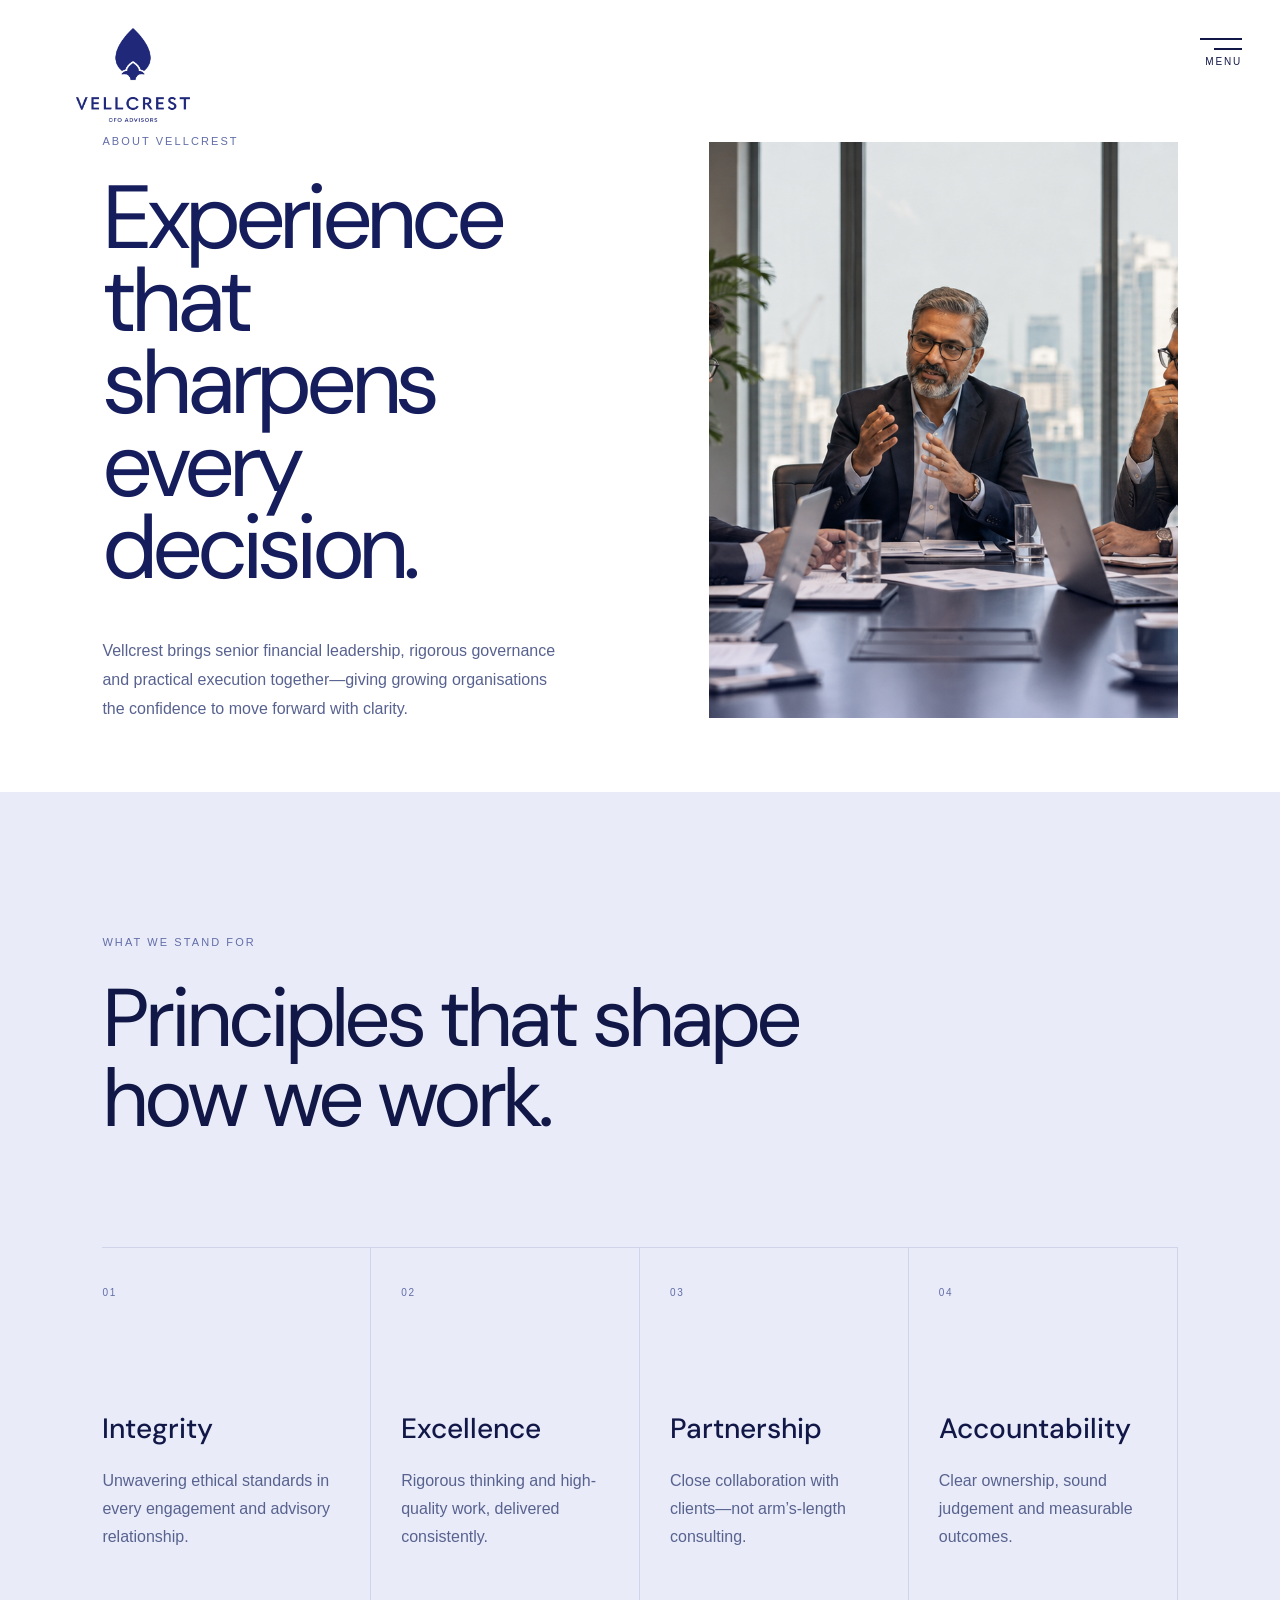
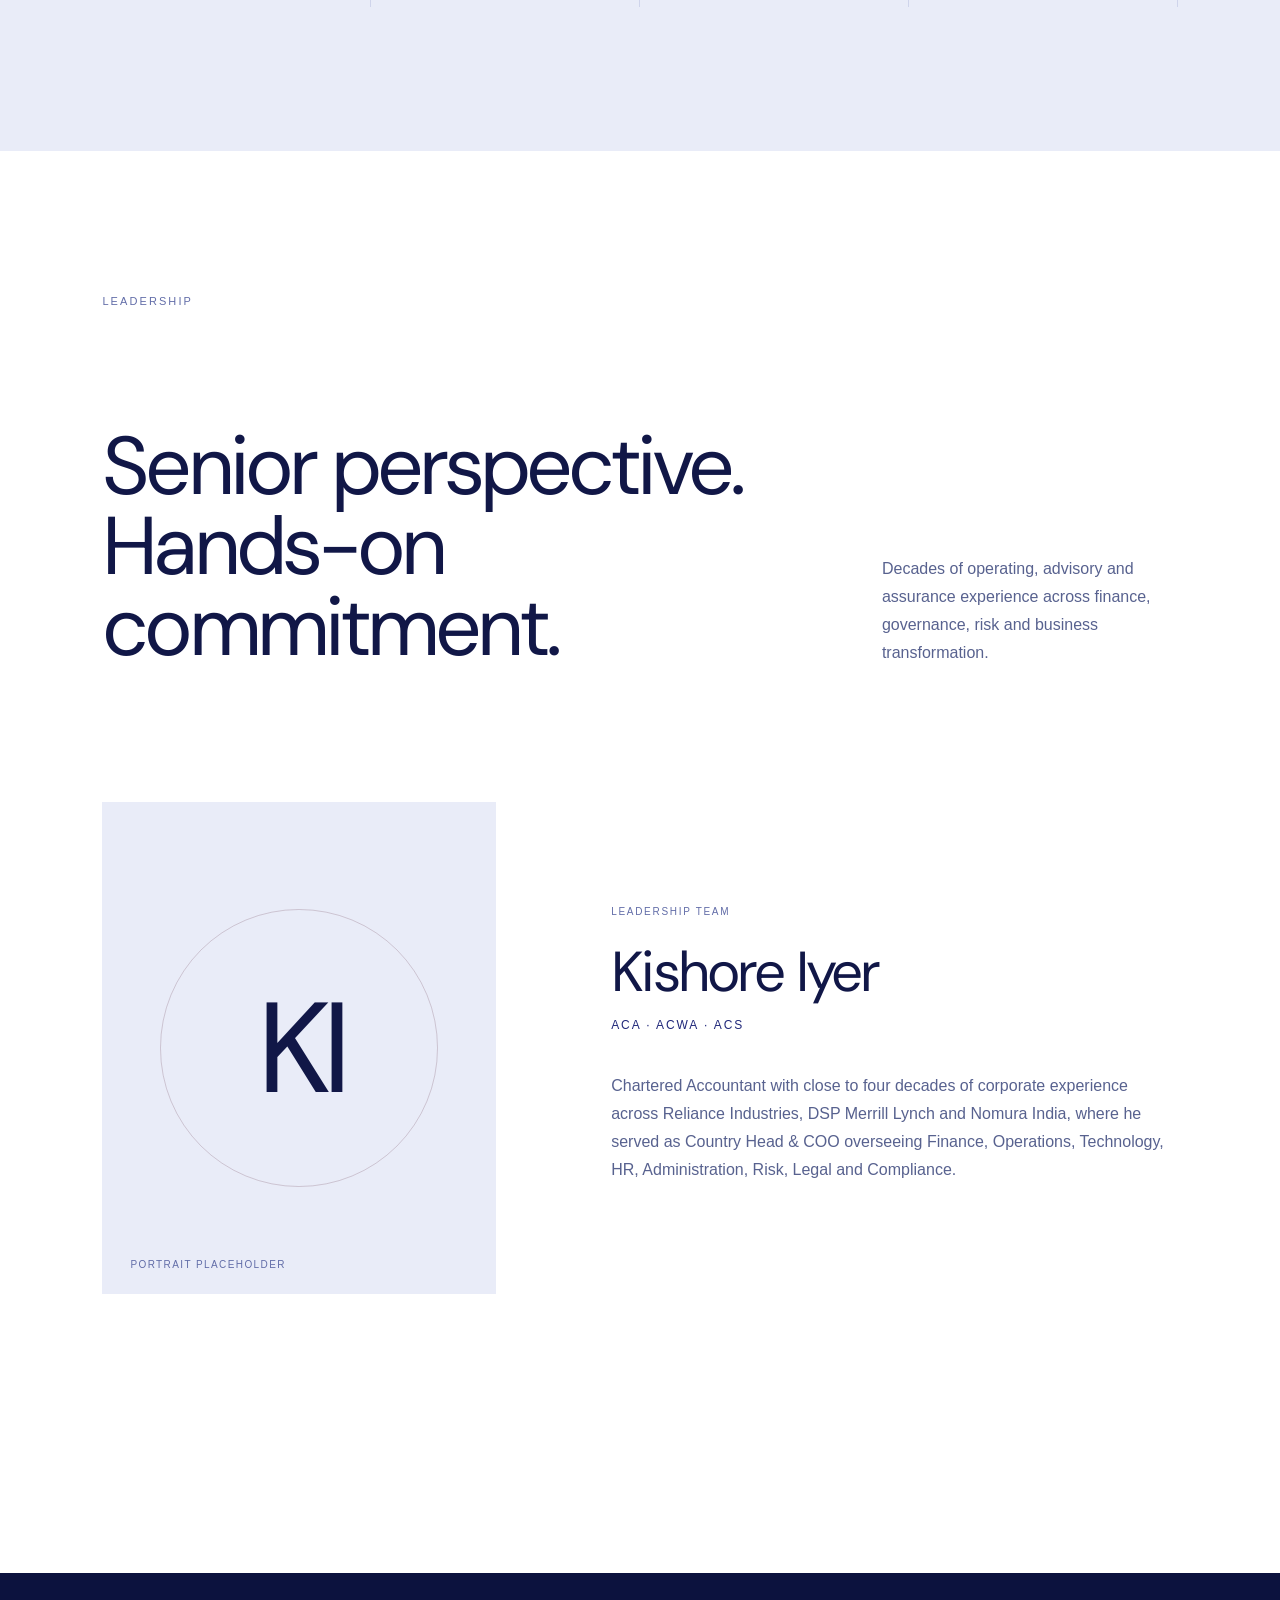
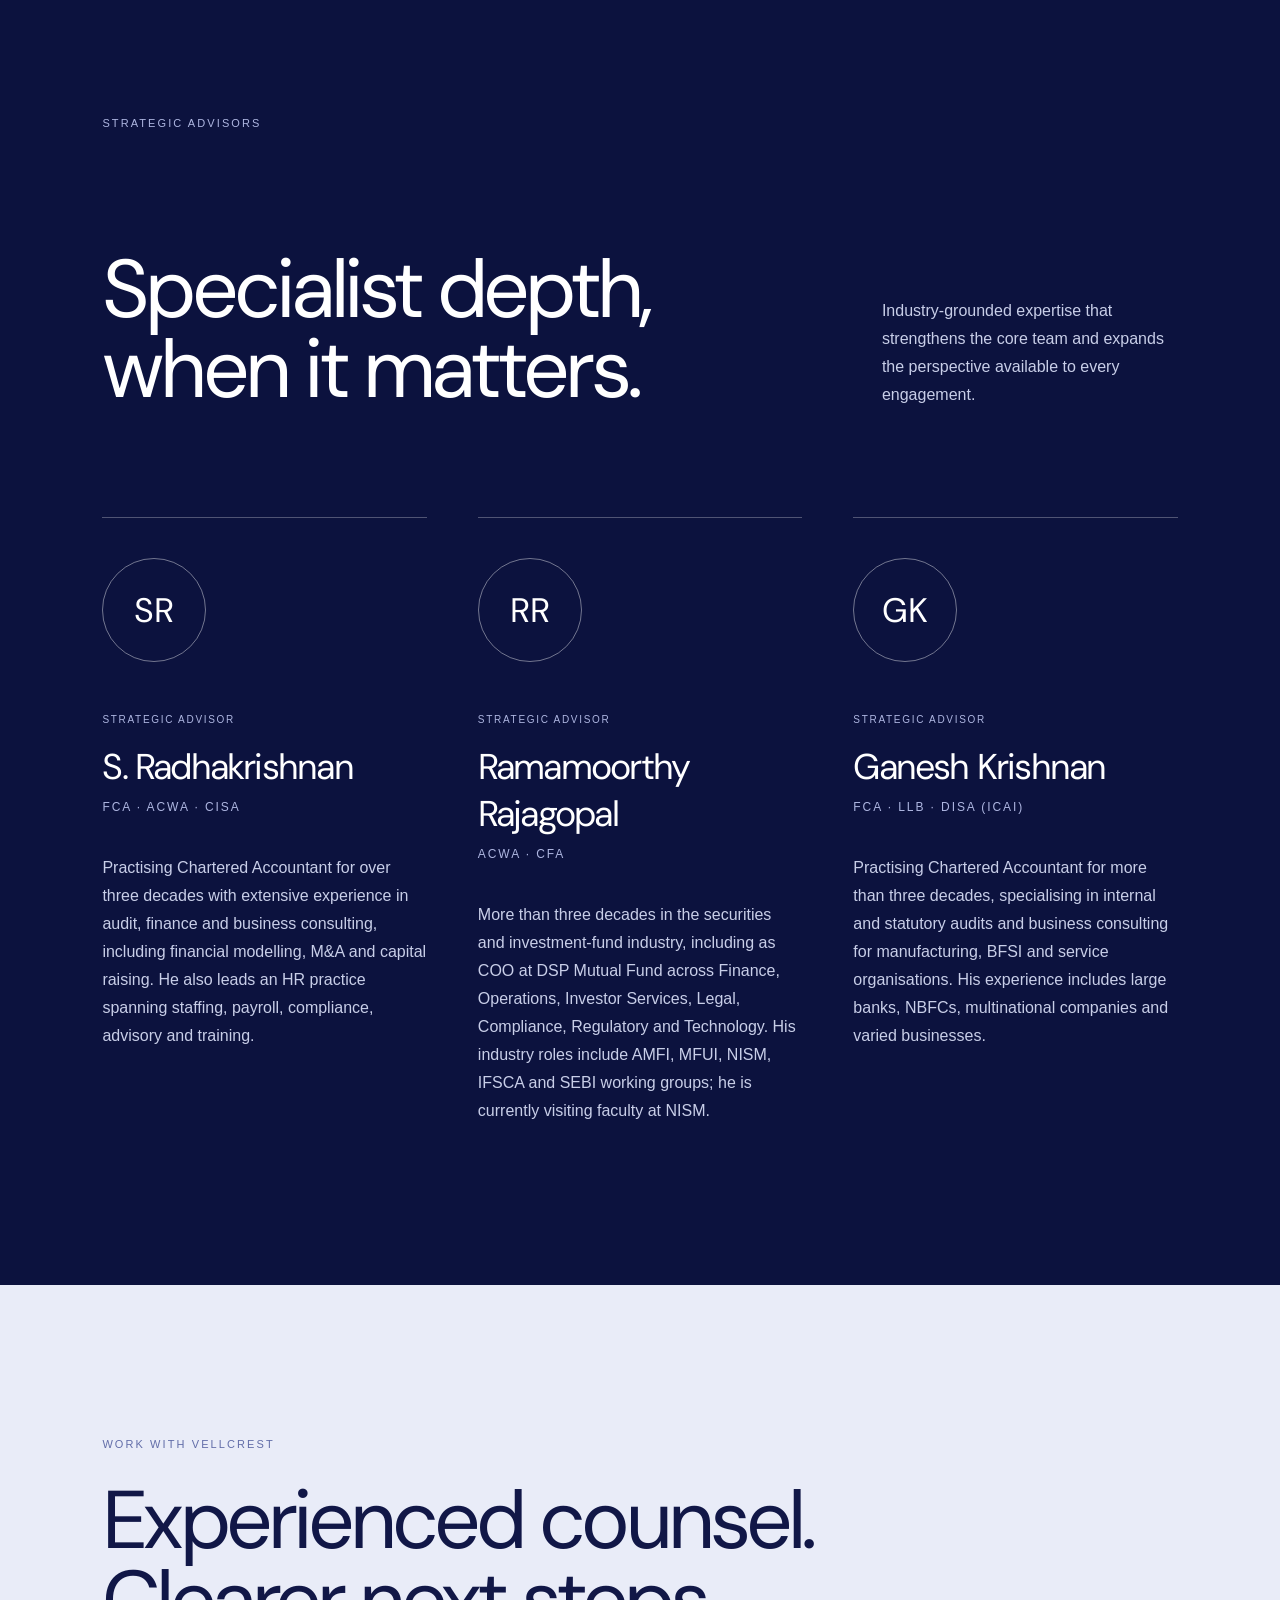
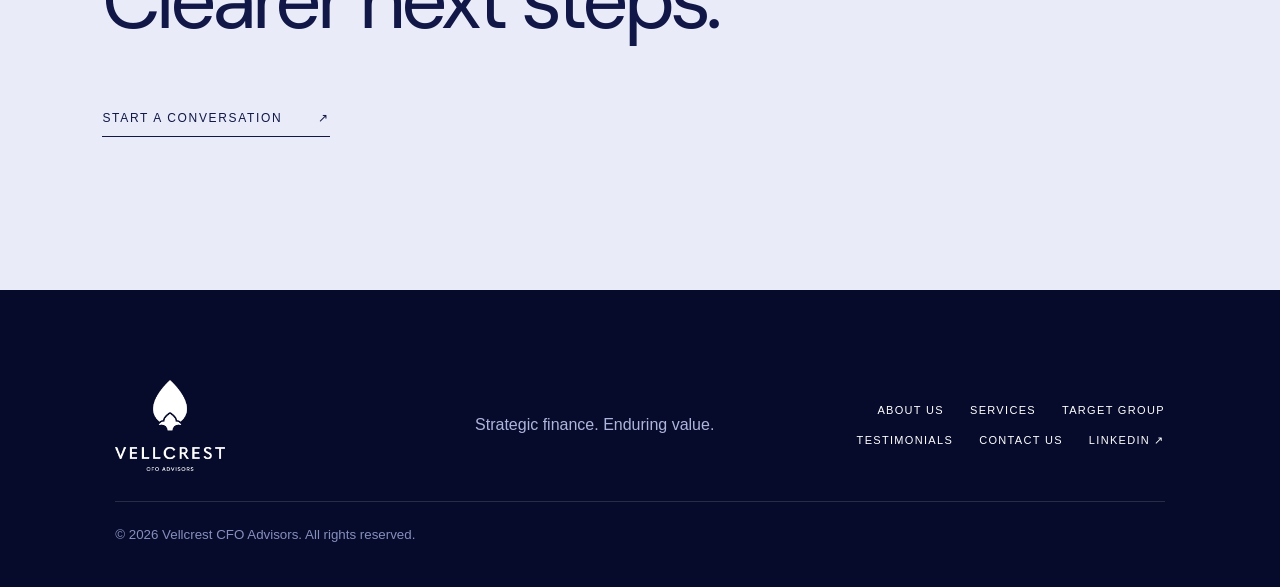
==== about.html @ 65a68555 "Add files via upload" ====
<!doctype html>
<html lang="en">
  <head>
    <meta charset="utf-8" />
    <meta name="viewport" content="width=device-width,initial-scale=1" />
    <meta name="theme-color" content="#20287A" />
    <meta name="description" content="Meet the leadership and advisory team behind Vellcrest CFO Advisors." />
    <title>About Us | Vellcrest CFO Advisors</title>
    <script>document.documentElement.classList.add("js");</script>
    <link rel="stylesheet" href="css/styles.css?v=20260807-15" />
    <link rel="stylesheet" href="css/about.css?v=20260814-maroon-family" />
    <link rel="stylesheet" href="css/vellcrest.css?v=20260913-6" />
  </head>
  <body class="about-page">
    <header class="header about-header">
      <a class="brand" href="index.html" aria-label="Vellcrest CFO Advisors home">
        <img src="assets/images/vellcrest-logo-primary.png" alt="Vellcrest CFO Advisors" />
      </a>
      <button class="menu-btn" aria-label="Open navigation" aria-expanded="false" aria-controls="site-navigation"><i></i><i></i><b>Menu</b></button>
    </header>
    <div class="overlay" id="site-navigation" aria-hidden="true">
      <p class="meta">Strategic finance. Enduring value.</p>
      <nav aria-label="Main navigation">
        <a href="index.html#home">Home</a><a href="about.html">About Us</a><a href="index.html#services">Services</a><a href="index.html#industries">Target Group</a><a href="index.html#insights">Blog</a><a href="index.html#contact">Contact Us</a>
      </nav>
      <div class="nav-foot"><a class="linkedin-link" href="#" aria-label="Vellcrest on LinkedIn"><svg viewBox="0 0 24 24" aria-hidden="true"><path d="M5.2 7.5H1.6V22h3.6V7.5ZM3.4 1.8a2.1 2.1 0 1 0 0 4.2 2.1 2.1 0 0 0 0-4.2ZM22.4 13.7c0-4.4-2.3-6.5-5.4-6.5-2.5 0-3.6 1.4-4.2 2.3v-2H9.2V22h3.6v-7.2c0-1.9.4-3.8 2.8-3.8s2.4 2.2 2.4 3.9V22h3.6l.8-8.3Z"/></svg></a></div>
    </div>

    <main>
      <section class="about-hero">
        <div class="about-hero-copy">
          <p class="about-kicker">About Vellcrest</p>
          <h1>Experience that<br />sharpens every<br />decision.</h1>
          <p>Vellcrest brings senior financial leadership, rigorous governance and practical execution together—giving growing organisations the confidence to move forward with clarity.</p>
        </div>
        <div class="about-hero-image" role="img" aria-label="Senior Indian finance professionals collaborating in a boardroom"></div>
      </section>

      <section class="about-intro">
        <p class="about-kicker">What we stand for</p>
        <h2>Principles that shape<br />how we work.</h2>
        <div class="values-grid">
          <article><span>01</span><h3>Integrity</h3><p>Unwavering ethical standards in every engagement and advisory relationship.</p></article>
          <article><span>02</span><h3>Excellence</h3><p>Rigorous thinking and high-quality work, delivered consistently.</p></article>
          <article><span>03</span><h3>Partnership</h3><p>Close collaboration with clients—not arm’s-length consulting.</p></article>
          <article><span>04</span><h3>Accountability</h3><p>Clear ownership, sound judgement and measurable outcomes.</p></article>
        </div>
      </section>

      <section class="people-section leadership-section">
        <div class="people-heading"><p class="about-kicker">Leadership</p><h2>Senior perspective.<br />Hands-on commitment.</h2><p>Decades of operating, advisory and assurance experience across finance, governance, risk and business transformation.</p></div>
        <div class="profiles">
          <article class="profile">
            <div class="profile-portrait"><span>KI</span><small>Portrait placeholder</small></div>
            <div class="profile-copy"><p class="profile-role">Leadership Team</p><h3>Kishore Iyer</h3><p class="credentials">ACA · ACWA · ACS</p><p>Chartered Accountant with close to four decades of corporate experience across Reliance Industries, DSP Merrill Lynch and Nomura India, where he served as Country Head &amp; COO overseeing Finance, Operations, Technology, HR, Administration, Risk, Legal and Compliance.</p></div>
          </article>
        </div>
      </section>

      <section class="people-section advisory-section">
        <div class="people-heading"><p class="about-kicker">Strategic Advisors</p><h2>Specialist depth,<br />when it matters.</h2><p>Industry-grounded expertise that strengthens the core team and expands the perspective available to every engagement.</p></div>
        <div class="advisory-grid">
          <article><div class="advisory-mark">SR</div><p class="profile-role">Strategic Advisor</p><h3>S. Radhakrishnan</h3><p class="credentials">FCA · ACWA · CISA</p><p>Practising Chartered Accountant for over three decades with extensive experience in audit, finance and business consulting, including financial modelling, M&amp;A and capital raising. He also leads an HR practice spanning staffing, payroll, compliance, advisory and training.</p></article>
          <article><div class="advisory-mark">RR</div><p class="profile-role">Strategic Advisor</p><h3>Ramamoorthy Rajagopal</h3><p class="credentials">ACWA · CFA</p><p>More than three decades in the securities and investment-fund industry, including as COO at DSP Mutual Fund across Finance, Operations, Investor Services, Legal, Compliance, Regulatory and Technology. His industry roles include AMFI, MFUI, NISM, IFSCA and SEBI working groups; he is currently visiting faculty at NISM.</p></article>
          <article><div class="advisory-mark">GK</div><p class="profile-role">Strategic Advisor</p><h3>Ganesh Krishnan</h3><p class="credentials">FCA · LLB · DISA (ICAI)</p><p>Practising Chartered Accountant for more than three decades, specialising in internal and statutory audits and business consulting for manufacturing, BFSI and service organisations. His experience includes large banks, NBFCs, multinational companies and varied businesses.</p></article>
        </div>
      </section>

      <section class="about-cta"><p class="about-kicker">Work with Vellcrest</p><h2>Experienced counsel.<br />Clearer next steps.</h2><a href="index.html#contact">Start a conversation <span>↗</span></a></section>
    </main>

    <footer class="footer">
      <div class="footer-brand" aria-label="Vellcrest CFO Advisors"><img src="assets/images/vellcrest-logo-light.png" alt="Vellcrest CFO Advisors" /></div>
      <p>Strategic finance. Enduring value.</p>
      <nav aria-label="Footer navigation"><a href="about.html">About Us</a><a href="index.html#services">Services</a><a href="index.html#industries">Target Group</a><a href="index.html#insights">Testimonials</a><a href="index.html#contact">Contact Us</a><a href="#">LinkedIn ↗</a></nav>
      <small>© <span id="year"></span> Vellcrest CFO Advisors. All rights reserved.</small>
    </footer>
    <script src="js/about.js?v=20260807-14" defer></script>
  </body>
</html>
---- css/styles.css ----
@font-face {
  font-family: "Montserrat";
  src: url("../assets/fonts/montserrat-latin-400-normal.woff2") format("woff2");
  font-weight: 400;
  font-style: normal;
  font-display: swap;
}

/* Rafaga Option 3 — Maroon family colour edition */
:root{--ink:#2a0d16;--blue:#841e32;--deep:#250a12;--hero-navy:#4b1021;--blue-grey:#78535e;--paper:#f3e7ea;--line:#dcc7cd;--sky:#c9919f}
body{background:var(--paper)}
.hero{background:#fbf7f8}
.overlay{background:#250a12}
.overlay nav a:hover{color:#c9919f}
.header:not(.is-dark) .brand img,.about-header:not(.is-dark) .brand img{filter:brightness(0) saturate(100%) invert(14%) sepia(20%) saturate(1064%) hue-rotate(334deg) brightness(91%) contrast(91%)}
.header.is-dark .brand img,.footer-brand img{filter:none}
.frame{background-color:#4b1021;background-blend-mode:luminosity}
.shade{background:linear-gradient(90deg,rgba(37,10,18,.88),rgba(75,16,33,.42) 60%,rgba(104,25,45,.14))}
.reveal .frame{box-shadow:0 -22px 58px rgba(55,35,26,.22)}
.statement,.services,.contact-section{background:#250a12}
.statement .kicker,.services .kicker,.contact-details small{color:#c9919f}
.statement-grid>p,.service-intro>p,.industries-title>p{color:#cdb5bc}
.why,.delivery{background:#f0e1e5}
.reason-grid article,.delivery-grid article,.testimonials{background:#fbf7f8}
.reason-grid p,.delivery-grid p,.section-head>p{color:#6f4c56}
.service-intro h2{color:#f7eef0}
.muted-title{color:#c9b1b8}
.delivery-grid .delivery-highlight{background:#68192d}
.delivery-grid article,.delivery-grid article:nth-child(n){color:#4b1021}
.industries,.industries-sticky{background:#68192d}
.industry-curtain{background-image:linear-gradient(90deg,rgba(75,16,33,.24),rgba(132,30,50,.10)),url("../assets/images/rafaga-advisory-meeting-india.png");background-blend-mode:color,normal;box-shadow:-28px 0 70px rgba(37,10,18,.30)}
.industries-title>p{color:#e5cbd2}
.contact-section button{background:#841e32}
.contact-section input:focus{border-color:#c9919f}
.footer{background:#17070c}
.footer>p{color:#b7969f}
.footer small{color:#91737c}
@media(max-width:800px){.industry-curtain{background-image:linear-gradient(180deg,rgba(75,16,33,.10),rgba(37,10,18,.34)),url("../assets/images/rafaga-industries-mobile-group.png");background-blend-mode:color,normal}}

/* Client revisions cascade lock — 12 Aug 2026 */
.hero-messages{position:relative;min-height:clamp(150px,14vw,230px)}
.hero-message{position:absolute;inset:0 auto auto 0;width:100%;margin:0;opacity:0!important;visibility:hidden;transform:translateY(18px);transition:opacity 900ms ease,transform 900ms ease,visibility 900ms}
.hero-message.is-active{opacity:1!important;visibility:visible;transform:translateY(0)}
.hero.is-intro-ready .hero-message.is-active>span{opacity:1;transform:none}
.advisory-slideshow img{filter:none!important;mix-blend-mode:normal}
.services>.why{margin:0;padding-top:2vh;padding-bottom:14vh}.services>.why+.expertise-groups{margin-top:0}
.delivery-grid{grid-template-columns:repeat(4,minmax(190px,1fr));gap:clamp(34px,4vw,72px);align-items:center;overflow:visible}
.delivery-grid .delivery-highlight{display:none!important}
.delivery-grid article,.delivery-grid article:nth-child(n){aspect-ratio:1;min-height:0;padding:clamp(28px,3vw,45px);border:5px solid #841e32;border-radius:50%;background:#fbf7f8;color:#4b1021;align-items:center;justify-content:center;text-align:center;isolation:isolate;transition:background-color 650ms ease,color 650ms ease,border-color 650ms ease}
.delivery-grid article::after{content:"";position:absolute;z-index:-1;top:50%;left:calc(100% + 4px);width:clamp(40px,5vw,80px);height:clamp(50px,6vw,92px);background:#841e32;clip-path:polygon(0 16%,55% 16%,55% 0,100% 50%,55% 100%,55% 84%,0 84%);transform:translateY(-50%)}
.delivery-grid article:last-child::after{display:none}.delivery-grid article.is-active{background:#68192d;color:#fff;border-color:#68192d}.delivery-grid article b{display:none}.delivery-grid article h3{margin:0 0 13px;font-size:clamp(25px,2.1vw,34px)}.delivery-grid article p{margin:0;max-width:210px;color:inherit;font-size:14px;line-height:1.42}
.industry-curtain{background-blend-mode:normal!important}.industry-curtain p{font-size:clamp(42px,5.4vw,82px)}.industries-content{padding-bottom:clamp(78px,10vh,112px)}
.industry-list{min-height:0;grid-template-columns:repeat(2,minmax(0,1fr));gap:18px 6vw;padding-bottom:18px}.industry-list span,.industry-list span:nth-child(even){gap:32px;min-width:0;padding:9px 0;font-size:clamp(18px,2.1vw,34px);line-height:1.12}.industry-list span i{flex:0 0 42px;width:42px;height:42px;font-size:16px}
@media(max-width:800px){.hero-messages{min-height:clamp(150px,42vw,205px)}.hero-message{font-size:clamp(42px,12vw,61px)}.services>.why{padding:2vh 24px 11vh}.delivery-grid{grid-template-columns:1fr;gap:42px;width:min(300px,84vw);margin-left:auto;margin-right:auto}.delivery-grid article,.delivery-grid article:nth-child(n){width:100%;min-height:0;padding:38px}.delivery-grid article::after{top:calc(100% + 4px);left:50%;width:64px;height:48px;transform:translateX(-50%) rotate(90deg)}.industries{height:245vh;min-height:1460px}.industries-content{padding:72px 24px 82px;justify-content:center}.industries-title{gap:18px}.industries-title h2{margin-top:0;font-size:clamp(36px,10vw,48px)}.industries-title>p{font-size:13px;line-height:1.55}.industry-list{margin-top:22px;gap:18px 20px;padding-bottom:28px}.industry-list span,.industry-list span:nth-child(even){gap:11px;font-size:clamp(14px,4.2vw,18px);line-height:1.18}.industry-list span i{flex-basis:34px;width:34px;height:34px;font-size:13px}.industry-curtain p{bottom:72px;font-size:clamp(42px,12vw,60px)}}

/* Client revisions — 12 Aug 2026 */
.hero-messages {
  position: relative;
  min-height: clamp(150px, 14vw, 230px);
}
.hero-message {
  position: absolute;
  inset: 0 auto auto 0;
  width: 100%;
  margin: 0;
  opacity: 0;
  visibility: hidden;
  transform: translateY(18px);
  transition: opacity 900ms ease, transform 900ms ease, visibility 900ms;
}
.hero-message.is-active {
  opacity: 1;
  visibility: visible;
  transform: translateY(0);
}
.hero.is-intro-ready .hero-message.is-active > span {
  opacity: 1;
  transform: none;
}
.advisory-slideshow img {
  filter: none !important;
  mix-blend-mode: normal;
}
.services > .why {
  margin: 0;
  padding-top: 2vh;
  padding-bottom: 14vh;
}
.services > .why + .expertise-groups { margin-top: 0; }

/* Delivery flow follows the client's Comprehend → Design → Execute → Report model. */
.delivery-grid {
  grid-template-columns: repeat(4, minmax(190px, 1fr));
  gap: clamp(34px, 4vw, 72px);
  align-items: center;
  overflow: visible;
}
.delivery-grid .delivery-highlight { display: none !important; }
.delivery-grid article,
.delivery-grid article:nth-child(n) {
  aspect-ratio: 1;
  min-height: 0;
  padding: clamp(28px, 3vw, 45px);
  border: 5px solid #841e32;
  border-radius: 50%;
  background: #fbf7f8;
  color: #4b1021;
  align-items: center;
  justify-content: center;
  text-align: center;
  isolation: isolate;
  transition: background-color 650ms ease, color 650ms ease, border-color 650ms ease;
}
.delivery-grid article::after {
  content: "";
  position: absolute;
  z-index: -1;
  top: 50%;
  left: calc(100% + 4px);
  width: clamp(40px, 5vw, 80px);
  height: clamp(50px, 6vw, 92px);
  background: #841e32;
  clip-path: polygon(0 16%, 55% 16%, 55% 0, 100% 50%, 55% 100%, 55% 84%, 0 84%);
  transform: translateY(-50%);
}
.delivery-grid article:last-child::after { display: none; }
.delivery-grid article.is-active {
  background: #68192d;
  border-color: #68192d;
  color: #fff;
}
.delivery-grid article b { display: none; }
.delivery-grid article h3 { margin: 0 0 13px; font-size: clamp(25px, 2.1vw, 34px); }
.delivery-grid article p { margin: 0; max-width: 210px; color: inherit; font-size: 14px; line-height: 1.42; }

.industry-curtain {
  background-blend-mode: normal !important;
}
.industry-curtain p { font-size: clamp(42px, 5.4vw, 82px); }
.industries-content {
  padding-bottom: clamp(78px, 10vh, 112px);
}
.industry-list {
  min-height: 0;
  grid-template-columns: repeat(2, minmax(0, 1fr));
  gap: 18px 6vw;
  padding-bottom: 18px;
}
.industry-list span,
.industry-list span:nth-child(even) {
  gap: 32px;
  min-width: 0;
  padding: 9px 0;
  font-size: clamp(18px, 2.1vw, 34px);
  line-height: 1.12;
}
.industry-list span i {
  flex: 0 0 42px;
  width: 42px;
  height: 42px;
  font-size: 16px;
}

@media (max-width: 800px) {
  .hero-messages { min-height: clamp(150px, 42vw, 205px); }
  .hero-message { font-size: clamp(42px, 12vw, 61px); }
  .services > .why { padding: 2vh 24px 11vh; }
  .delivery-grid { grid-template-columns: 1fr; gap: 42px; width: min(300px, 84vw); margin-left: auto; margin-right: auto; }
  .delivery-grid article,
  .delivery-grid article:nth-child(n) { width: 100%; min-height: 0; padding: 38px; }
  .delivery-grid article::after {
    top: calc(100% + 4px);
    left: 50%;
    width: 64px;
    height: 48px;
    transform: translateX(-50%) rotate(90deg);
  }
  .industries { height: 245vh; min-height: 1460px; }
  .industries-content { padding: 72px 24px 82px; justify-content: center; }
  .industries-title { gap: 18px; }
  .industries-title h2 { margin-top: 0; font-size: clamp(36px, 10vw, 48px); }
  .industries-title > p { font-size: 13px; line-height: 1.55; }
  .industry-list { margin-top: 22px; gap: 18px 20px; padding-bottom: 28px; }
  .industry-list span,
  .industry-list span:nth-child(even) {
    gap: 11px;
    font-size: clamp(14px, 4.2vw, 18px);
    line-height: 1.18;
  }
  .industry-list span i { flex-basis: 34px; width: 34px; height: 34px; font-size: 13px; }
  .industry-curtain p { bottom: 72px; font-size: clamp(42px, 12vw, 60px); }
}
@font-face {
  font-family: "Montserrat";
  src: url("../assets/fonts/montserrat-latin-500-normal.woff2") format("woff2");
  font-weight: 500;
  font-style: normal;
  font-display: swap;
}
@font-face {
  font-family: "Montserrat";
  src: url("../assets/fonts/montserrat-latin-600-normal.woff2") format("woff2");
  font-weight: 600;
  font-style: normal;
  font-display: swap;
}
:root {
  --ink: #250a12;
  --blue: #841e32;
  --deep: #250a12;
  --hero-navy: #4b1021;
  --blue-grey: #92707a;
  --paper: #f8f3f4;
  --line: #c9ced1;
  --sky: #d9adb7;
}
* {
  box-sizing: border-box;
}
html {
  scroll-behavior: smooth;
}
body {
  margin: 0;
  background: var(--paper);
  color: var(--ink);
  font-family: Arial, Helvetica, sans-serif;
}

/* A short, controlled page handoff prevents menu frames and hard page pops. */
.js body {
  opacity: 0;
}
.js body.is-page-ready {
  opacity: 1;
  transition: opacity 420ms cubic-bezier(.22, .61, .36, 1);
}
.js body.is-page-leaving {
  opacity: 0;
  transition: opacity 180ms ease-out;
  pointer-events: none;
}
.js body.is-section-switching {
  opacity: 0;
  transition: opacity 130ms ease-out;
  pointer-events: none;
}
.js body.is-section-arriving {
  opacity: 1;
  transition: opacity 280ms cubic-bezier(.22, .61, .36, 1);
}
h1,
h2,
h3,
.eyebrow,
.kicker,
.overlay nav a {
  font-family: "DM Sans", Arial, Helvetica, sans-serif;
}
a {
  color: inherit;
  text-decoration: none;
}
.header {
  position: fixed;
  inset: 0 0 auto;
  z-index: 50;
  display: flex;
  justify-content: space-between;
  padding: 28px 38px;
  pointer-events: none;
}
.header > * {
  pointer-events: auto;
}
.brand {
  width: 154px;
  height: 58px;
  display: flex;
  align-items: center;
  overflow: hidden;
}
.brand img,
.footer img {
  width: 100%;
  height: auto;
  mix-blend-mode: multiply;
}
.menu-btn {
  border: 0;
  color: var(--ink);
  background: transparent;
  width: 76px;
  height: 48px;
  cursor: pointer;
  position: relative;
}
.menu-btn i {
  position: absolute;
  right: 0;
  width: 42px;
  height: 1.5px;
  background: currentColor;
  transition: 0.45s;
}
.menu-btn i:first-child {
  top: 10px;
}
.menu-btn i:nth-child(2) {
  top: 20px;
  width: 28px;
}
.menu-btn b {
  position: absolute;
  right: 0;
  top: 28px;
  font-size: 10px;
  letter-spacing: 0.18em;
  text-transform: uppercase;
  font-weight: 400;
}
.menu-btn.active {
  color: #fff;
}
.menu-btn.active i:first-child {
  top: 17px;
  transform: rotate(45deg);
}
.menu-btn.active i:nth-child(2) {
  top: 17px;
  width: 42px;
  transform: rotate(-45deg);
}
.menu-btn.active b {
  opacity: 0;
}
.overlay {
  position: fixed;
  inset: 0;
  z-index: 40;
  background: var(--deep);
  color: #fff;
  display: grid;
  grid-template-columns: 1fr 2fr 1fr;
  align-items: end;
  padding: 11vh 4vw 7vh;
  transform: translateY(-102%);
  transition: transform 0.75s cubic-bezier(0.77, 0, 0.18, 1);
  visibility: hidden;
}
.overlay.open {
  transform: none;
  visibility: visible;
}
.overlay nav {
  display: flex;
  flex-direction: column;
  align-self: center;
  gap: clamp(14px, 2.1vh, 28px);
}
.overlay nav a {
  font-size: clamp(42px, 5.7vw, 88px);
  line-height: .92;
  font-weight: 300;
  letter-spacing: -0.055em;
  transition: 0.2s;
}
.overlay nav a:hover {
  color: #b87082;
  transform: translateX(10px);
}
.overlay nav span {
  display: inline-block;
  width: 34px;
  font-size: 10px;
  letter-spacing: 0.15em;
  opacity: 0.5;
}
.meta,
.nav-foot {
  font-size: 11px;
  line-height: 1.7;
  letter-spacing: 0.12em;
  text-transform: uppercase;
  opacity: 0.65;
}
.nav-foot {
  text-align: right;
}
.linkedin-link svg { width: 28px; height: 28px; fill: #fff; display: inline-block; }
.hero {
  height: 155vh;
  position: relative;
  z-index: 1;
}
.hero-inner {
  position: sticky;
  top: 0;
  height: 100vh;
  padding: 0 10vw 7vh;
  display: grid;
  grid-template-columns: minmax(0, 3fr) minmax(260px, 1fr);
  grid-template-rows: 1fr auto 1fr;
  column-gap: 7vw;
  align-items: center;
  will-change: transform, opacity;
}
.eyebrow {
  grid-column: 1/3;
  align-self: end;
  margin: 0 0 9vh;
  font-size: 11px;
  letter-spacing: 0.2em;
  text-transform: uppercase;
  color: var(--hero-navy);
}
h1 {
  grid-column: 1;
  margin: 0;
  color: var(--hero-navy);
  font-size: clamp(58px, 6.5vw, 120px);
  line-height: 0.92;
  font-weight: 300;
  letter-spacing: -0.07em;
}
h1 span {
  display: block;
  white-space: nowrap;
}
.hero-copy {
  grid-column: 2;
}
.hero-copy p {
  margin: 0;
  color: var(--hero-navy);
  font-size: 14px;
  line-height: 1.75;
  letter-spacing: 0.025em;
}
.discover {
  grid-column: 1;
  align-self: start;
  margin-top: 10vh;
  font-size: 10px;
  letter-spacing: 0.17em;
  text-transform: uppercase;
  display: flex;
  align-items: center;
  gap: 14px;
  color: var(--hero-navy);
}
.discover i {
  width: 35px;
  height: 35px;
  border: 1px solid var(--hero-navy);
  border-radius: 50%;
  display: grid;
  place-items: center;
  font-style: normal;
  color: var(--hero-navy);
}
.reveal {
  position: relative;
  z-index: 2;
  height: 115vh;
  margin-top: -55vh;
}
.frame {
  position: sticky;
  top: 0;
  height: 100vh;
  background: #68192d url("../assets/images/corporate-boardroom.png")
    center/cover no-repeat;
  color: #fff;
  overflow: hidden;
  will-change: clip-path;
}
.shade {
  position: absolute;
  inset: 0;
  background: linear-gradient(
    90deg,
    rgba(3, 20, 34, 0.78),
    rgba(3, 20, 34, 0.25) 60%,
    rgba(3, 20, 34, 0.08)
  );
}
.exp {
  position: absolute;
  left: 8vw;
  bottom: 10vh;
  z-index: 2;
}
.exp > p,
.kicker {
  font-size: 11px;
  letter-spacing: 0.2em;
  text-transform: uppercase;
}
.exp > p {
  color: var(--sky);
}
.exp h2 {
  margin: 24px 0 34px;
  font-size: clamp(45px, 5.4vw, 94px);
  line-height: 0.97;
  letter-spacing: -0.055em;
  font-weight: 300;
}
.exp a {
  display: inline-flex;
  gap: 24px;
  border-bottom: 1px solid #ffffff80;
  padding-bottom: 10px;
  font-size: 12px;
  text-transform: uppercase;
  letter-spacing: 0.15em;
}
.statement {
  padding: 18vh 9vw;
  background: var(--deep);
  color: #fff;
}
.statement .kicker,
.services .kicker {
  color: #cd96a4;
}
.statement-grid {
  display: grid;
  grid-template-columns: 2fr 1fr;
  gap: 10vw;
  align-items: end;
}
.statement h2,
.section-head h2,
.service-intro h2,
.industries h2,
.testimonials > h2,
.contact-copy h2 {
  font-size: clamp(48px, 6.7vw, 112px);
  font-weight: 300;
  line-height: 0.95;
  letter-spacing: -0.06em;
  margin: 8vh 0 0;
}
.statement-grid > p,
.section-head > p,
.service-intro > p,
.industries-title > p {
  font-size: 16px;
  line-height: 1.8;
  margin: 0;
  color: #c7adb4;
}
.why {
  padding: 15vh 9vw 10vh;
  background: #f4e9ec;
  color: var(--hero-navy);
}
.why-intro {
  max-width: 1380px;
  margin: 0;
}
.why-intro .kicker {
  margin: 0 0 4vh;
  color: var(--blue-grey);
}
.why-intro h2 {
  max-width: 1380px;
  margin: 0;
  color: var(--hero-navy);
  font-size: clamp(47px, 5.15vw, 94px);
  font-weight: 600;
  line-height: 1.04;
  letter-spacing: -0.055em;
}
.why-intro h2 .why-dash {
  display: inline-block;
  margin: 0 0.05em;
  color: var(--blue-grey);
  font-size: 0.58em;
  font-weight: 400;
  line-height: 1;
  vertical-align: 0.18em;
}
.why-intro h2 .why-subtitle {
  color: var(--blue-grey);
}
.section-head {
  display: grid;
  grid-template-columns: 1fr 1.4fr 1fr;
  gap: 5vw;
  align-items: end;
}
.section-head h2 {
  margin: 0;
  font-size: clamp(48px, 5.7vw, 90px);
}
.section-head > p {
  color: #765761;
}
.reason-grid {
  display: grid;
  grid-template-columns: repeat(2, minmax(0, 1fr));
  gap: 4px;
  width: min(1240px, 84vw);
  margin: 14vh 0 0;
}
.reason-grid article {
  min-height: 250px;
  padding: 50px 42px 38px;
  border: 0;
  border-radius: 28px;
  background: #fff;
  text-align: left;
  display: flex;
  flex-direction: column;
  align-items: flex-start;
  justify-content: center;
}
.reason-icon {
  width: 58px;
  height: 58px;
  border: 1.5px solid var(--hero-navy);
  border-radius: 50%;
  display: grid;
  place-items: center;
  color: var(--hero-navy);
  background: transparent;
}
.reason-icon svg {
  width: 28px;
  height: 28px;
  fill: none;
  stroke: currentColor;
  stroke-width: 1.6;
  stroke-linecap: round;
  stroke-linejoin: round;
}
.reason-grid b,
.delivery-grid b {
  font-size: 11px;
  letter-spacing: 0.15em;
  color: #8f737b;
}
.reason-grid h3,
.delivery-grid h3 {
  font-size: 30px;
  font-weight: 400;
  margin: 22px 0 14px;
}
.reason-grid h3 {
  color: var(--hero-navy);
  font-weight: 500;
}
.reason-grid p,
.delivery-grid p {
  line-height: 1.7;
  color: #6f4c56;
}
.reason-grid p {
  max-width: 520px;
  margin: 0;
  font-size: 15px;
  color: var(--blue-grey);
}
.services {
  background: var(--deep);
  color: #fff;
}
.service-intro {
  padding: 18vh 8vw;
  display: grid;
  grid-template-columns: minmax(0, 1.15fr) minmax(320px, 0.85fr);
  gap: 7vw;
  align-items: end;
}
.service-intro h2 {
  margin: 0;
  font-size: clamp(48px, 5.8vw, 94px);
  color: var(--hero-navy);
}
.service-intro h2 span {
  display: block;
}
.service-intro > p {
  max-width: 520px;
  justify-self: end;
}
.service-block {
  padding: 12vh 9vw;
  display: grid;
  grid-template-columns: 1fr 1.7fr;
  gap: 11vw;
  border-top: 1px solid #ffffff2e;
  background: #32101a;
}
.service-block.light {
  background: #f7edef;
  color: var(--ink);
}
.service-block.audit {
  background: #8d3c53;
}
.service-title > span {
  font-size: 11px;
  letter-spacing: 0.2em;
}
.service-title > p:first-of-type {
  font-size: 11px;
  text-transform: uppercase;
  letter-spacing: 0.18em;
  color: #d5a7b2;
}
.service-title h3 {
  font-size: clamp(44px, 5vw, 82px);
  line-height: 0.97;
  letter-spacing: -0.055em;
  font-weight: 300;
  margin: 8vh 0 4vh;
}
.service-title > p:last-child {
  line-height: 1.7;
  color: #ceb8be;
  max-width: 440px;
}
.light .service-title > p:last-child,
.light .service-list p {
  color: #6f4c56;
}
.service-list {
  border-top: 1px solid currentColor;
}
.service-list > div {
  padding: 35px 0;
  border-bottom: 1px solid currentColor;
  display: grid;
  grid-template-columns: 1fr 1.5fr;
  gap: 30px;
}
.service-list h4 {
  margin: 0;
  font-size: 22px;
  font-weight: 400;
}
.service-list p {
  margin: 0;
  line-height: 1.8;
  color: #d2bec3;
}
.audit .service-list p,
.audit .service-title > p:last-child {
  color: #f6eaed;
}
.delivery {
  padding: 18vh 8vw;
  background: var(--paper);
}
.delivery-grid {
  display: grid;
  grid-template-columns: repeat(4, 1fr);
  margin-top: 12vh;
  border-top: 1px solid var(--line);
}
.delivery-grid article {
  min-height: 320px;
  padding: 30px;
  border-right: 1px solid var(--line);
  display: flex;
  flex-direction: column;
}
.delivery-grid h3 {
  margin: auto 0 20px;
}
.industries {
  padding: 18vh 9vw;
  background: #f3e6e9;
}
.industries-title {
  display: grid;
  grid-template-columns: 2fr 1fr;
  gap: 9vw;
  align-items: end;
}
.industries-title > p {
  color: #765761;
}
.industry-list {
  margin-top: 12vh;
  border-top: 1px solid #9f7883;
  display: grid;
  grid-template-columns: repeat(2, 1fr);
}
.industry-list span {
  font-size: clamp(24px, 3vw, 50px);
  padding: 28px 0;
  border-bottom: 1px solid #9f7883;
}
.industry-list span:nth-child(odd) {
  border-right: 1px solid #9f7883;
}
.industry-list span:nth-child(even) {
  padding-left: 35px;
}
.testimonials {
  padding: 18vh 9vw;
  background: #fff;
}
.testimonials > h2 {
  font-size: clamp(48px, 5.8vw, 92px);
}
.quote-wrap {
  display: grid;
  grid-template-columns: repeat(2, 1fr);
  gap: 7vw;
  margin: 12vh 0;
}
.quote-wrap blockquote {
  margin: 0;
  font-size: clamp(24px, 2.4vw, 40px);
  line-height: 1.35;
  font-weight: 300;
  letter-spacing: -0.02em;
}
.quote-wrap footer {
  font-size: 11px;
  text-transform: uppercase;
  letter-spacing: 0.12em;
  margin-top: 32px;
  color: #8f737b;
}
.logo-row {
  border-top: 1px solid var(--line);
  border-bottom: 1px solid var(--line);
  display: grid;
  grid-template-columns: repeat(4, 1fr);
}
.logo-row span {
  padding: 44px 10px;
  text-align: center;
  border-right: 1px solid var(--line);
  font-size: 11px;
  letter-spacing: 0.15em;
  color: #a1848c;
}
.contact-section {
  padding: 18vh 9vw;
  background: var(--deep);
  color: #fff;
  display: grid;
  grid-template-columns: 1.2fr 1fr;
  gap: 10vw;
}
.contact-copy h2 {
  font-size: clamp(48px, 5.7vw, 90px);
}
.contact-details {
  display: grid;
  grid-template-columns: repeat(3, 1fr);
  gap: 20px;
  margin-top: 11vh;
  font-size: 13px;
  line-height: 1.7;
}
.contact-details small {
  display: block;
  text-transform: uppercase;
  letter-spacing: 0.15em;
  color: #c9919f;
  margin-bottom: 12px;
}
.contact-section form {
  align-self: center;
}
.contact-section label {
  display: block;
  font-size: 10px;
  text-transform: uppercase;
  letter-spacing: 0.16em;
  margin: 0 0 28px;
}
.contact-section input {
  display: block;
  width: 100%;
  border: 0;
  border-bottom: 1px solid #ffffff66;
  background: transparent;
  color: #fff;
  font-size: 18px;
  padding: 12px 0;
  outline: none;
}
.contact-section input:focus {
  border-color: #d19daa;
}
.contact-section button {
  background: var(--blue);
  color: #fff;
  border: 0;
  padding: 19px 24px;
  width: 100%;
  display: flex;
  justify-content: space-between;
  text-transform: uppercase;
  letter-spacing: 0.15em;
  cursor: pointer;
}
.form-note {
  font-size: 12px;
}
.footer {
  padding: 10vh 9vw 5vh;
  background: #17070c;
  color: #fff;
  display: grid;
  grid-template-columns: 1fr 1fr 1fr;
  gap: 30px;
  align-items: center;
}
.footer img {
  width: 150px;
  background: transparent;
  padding: 0;
  mix-blend-mode: normal;
}
.footer > p {
  color: #ad8d96;
}
.footer > div {
  display: flex;
  justify-content: flex-end;
  gap: 30px;
  font-size: 11px;
  text-transform: uppercase;
  letter-spacing: 0.12em;
}
.footer small {
  grid-column: 1/4;
  border-top: 1px solid #ffffff22;
  padding-top: 25px;
  color: #6d7f8c;
}
@media (max-width: 800px) {
  .header {
    padding: 18px;
  }
  .brand {
    width: 115px;
  }
  .overlay {
    grid-template-columns: 1fr;
    padding: 100px 24px 35px;
  }
  .overlay .meta {
    display: none;
  }
  .overlay nav a {
    font-size: 49px;
  }
  .nav-foot {
    text-align: left;
  }
  .hero {
    height: 145vh;
  }
  .hero-inner {
    padding: 0 22px 6vh;
    grid-template-columns: 1fr;
    grid-template-rows: 1fr auto auto 1fr;
  }
  .eyebrow {
    grid-column: 1;
    margin-bottom: 6vh;
  }
  h1 {
    grid-column: 1;
    font-size: clamp(49px, 14vw, 70px);
  }
  h1 span {
    white-space: normal;
  }
  .hero-copy {
    grid-column: 1;
    margin-top: 30px;
  }
  .discover {
    margin-top: 6vh;
  }
  .reveal {
    margin-top: -45vh;
  }
  .exp {
    left: 24px;
    right: 24px;
  }
  .exp h2 {
    font-size: 43px;
  }
  .statement,
  .service-intro,
  .service-block,
  .delivery,
  .industries,
  .testimonials,
  .contact-section {
    padding: 13vh 24px;
  }
  .statement-grid,
  .section-head,
  .service-intro,
  .service-block,
  .industries-title,
  .contact-section {
    grid-template-columns: 1fr;
    gap: 40px;
  }
  .statement h2,
  .section-head h2,
  .service-intro h2,
  .industries h2,
  .testimonials > h2,
  .contact-copy h2 {
    margin-top: 5vh;
  }
  .reason-grid,
  .delivery-grid {
    grid-template-columns: 1fr;
  }
  .reason-grid article,
  .delivery-grid article {
    min-height: 240px;
    border-right: 0;
    border-bottom: 1px solid var(--line);
  }
  .why {
    padding: 13vh 24px 9vh;
  }
  .why-intro h2 {
    font-size: clamp(43px, 12vw, 62px);
  }
  .reason-grid {
    width: auto;
    margin: 9vh 0 0;
    gap: 8px;
  }
  .reason-grid article {
    min-height: 230px;
    border: 0;
    border-radius: 22px;
    padding: 38px 25px;
  }
  .service-title h3 {
    margin-top: 5vh;
  }
  .service-list > div {
    grid-template-columns: 1fr;
  }
  .industry-list {
    grid-template-columns: 1fr;
  }
  .industry-list span:nth-child(odd) {
    border-right: 0;
  }
  .industry-list span:nth-child(even) {
    padding-left: 0;
  }
  .quote-wrap {
    grid-template-columns: 1fr;
  }
  .logo-row {
    grid-template-columns: repeat(2, 1fr);
  }
  .contact-details {
    grid-template-columns: 1fr;
  }
  .footer {
    grid-template-columns: 1fr;
  }
  .footer > div {
    justify-content: flex-start;
  }
  .footer small {
    grid-column: 1;
  }
  .footer img {
    mix-blend-mode: normal;
  }
}

/* Rafaga interaction refinements — v9 */
.service-intro {
  display: block;
}
.service-intro > p {
  max-width: 680px;
  margin: 34px 0 0;
  justify-self: auto;
}

.reason-grid article {
  justify-content: flex-start;
}
.reason-grid article .reason-icon {
  flex: 0 0 auto;
}

.delivery-grid {
  position: relative;
  border-top: 0;
  gap: 14px;
  isolation: isolate;
}
.delivery-grid .delivery-highlight {
  position: absolute;
  z-index: 0;
  border-radius: 0;
  background: var(--deep);
  pointer-events: none;
  transition:
    transform 900ms cubic-bezier(.65, 0, .2, 1),
    width 900ms cubic-bezier(.65, 0, .2, 1),
    height 900ms cubic-bezier(.65, 0, .2, 1);
}
.delivery-grid article,
.delivery-grid article:nth-child(n) {
  position: relative;
  z-index: 1;
  background: #fff;
  color: var(--hero-navy);
  border: 0;
  animation: none !important;
  transition:
    color 650ms ease,
    background-color 650ms ease;
}
.delivery-grid article.is-active {
  background: transparent;
  color: #fff;
}
.delivery-grid article b,
.delivery-grid article h3,
.delivery-grid article p {
  color: inherit;
  opacity: 1;
  transition: color 650ms ease, opacity 650ms ease;
}
.delivery-grid article.is-entering b,
.delivery-grid article.is-entering h3,
.delivery-grid article.is-entering p {
  animation: deliveryTextIn 800ms ease both;
}
.delivery-grid article.is-entering h3 { animation-delay: 80ms; }
.delivery-grid article.is-entering p { animation-delay: 160ms; }
@keyframes deliveryTextIn {
  from { opacity: .18; transform: translateY(7px); }
  to { opacity: 1; transform: translateY(0); }
}

.brand img {
  mix-blend-mode: normal;
  transition: opacity 240ms ease;
}
.brand.is-switching img { opacity: 0; }
.header.is-dark .menu-btn { color: #fff; }

.hero .eyebrow,
.hero h1 > span,
.hero .hero-copy .hero-word,
.hero .discover {
  opacity: 0;
}
.hero.is-intro-ready .eyebrow {
  animation: heroReveal 700ms ease forwards;
}
.hero.is-intro-ready h1 > span:first-child {
  animation: heroReveal 1100ms cubic-bezier(.2,.7,.2,1) 350ms forwards;
}
.hero.is-intro-ready h1 > span:nth-child(2) {
  animation: heroReveal 1100ms cubic-bezier(.2,.7,.2,1) 700ms forwards;
}
.hero .hero-copy .hero-word {
  display: inline-block;
  transform: translateY(5px);
  animation: heroWordIn 520ms ease forwards;
  animation-delay: calc(1650ms + var(--word-index) * 55ms);
}
.hero.is-intro-ready .discover {
  animation: heroReveal 700ms ease 3900ms forwards;
}
@keyframes heroReveal {
  from { opacity: 0; transform: translateY(24px); }
  to { opacity: 1; transform: translateY(0); }
}
@keyframes heroWordIn {
  to { opacity: 1; transform: translateY(0); }
}

@media (max-width: 800px) {
.service-intro > p { margin-top: 26px; }
  .delivery-grid { gap: 10px; }
}

/* Rafaga cinematic refinements — v10 */
.brand {
  width: 174px;
  height: 72px;
  flex-direction: column;
  align-items: flex-start;
  justify-content: flex-start;
  overflow: visible;
  gap: 1px;
}
.brand img {
  width: 174px;
  height: auto;
  display: block;
}
.brand span,
.footer-brand span {
  color: var(--hero-navy);
  font-family: "DM Sans", Arial, sans-serif;
  font-size: 13px;
  font-weight: 500;
  line-height: 1;
  letter-spacing: .28em;
  text-transform: uppercase;
  white-space: nowrap;
}
.header.is-dark .brand span { color: #fff; }
.overlay.is-closing-now {
  transition: none !important;
  transform: translateY(-102%) !important;
  opacity: 0 !important;
  visibility: hidden !important;
  pointer-events: none !important;
}

@media (prefers-reduced-motion: reduce) {
  .js body.is-page-ready,
  .js body.is-page-leaving { transition-duration: 1ms; }
}

.hero .eyebrow,
.hero h1,
.hero h1 span,
.hero .hero-copy,
.hero .hero-copy p,
.hero .hero-copy .hero-word,
.hero .discover,
.hero .discover i {
  color: #4b1021 !important;
}
.hero .discover i { border-color: #4b1021 !important; }
.hero.is-intro-ready .eyebrow {
  animation-duration: 1050ms;
}
.hero.is-intro-ready h1 > span:first-child {
  animation-duration: 1650ms;
  animation-delay: 500ms;
}
.hero.is-intro-ready h1 > span:nth-child(2) {
  animation-duration: 1650ms;
  animation-delay: 1050ms;
}
.hero .hero-copy .hero-word {
  animation-duration: 720ms;
  animation-delay: calc(2400ms + var(--word-index) * 82ms);
}
.hero.is-intro-ready .discover {
  animation-duration: 950ms;
  animation-delay: 5700ms;
}

.reveal { z-index: 3; }
.reveal .frame {
  transform: none;
  border-radius: 0;
  box-shadow: 0 -22px 58px rgba(1,17,66,.18);
  will-change: auto;
}

.industries {
  --industry-progress: 0;
  min-height: 110vh;
  padding: 0;
  background: #68192d;
  isolation: isolate;
}
.industries-content {
  position: relative;
  z-index: 1;
  padding: 18vh 9vw;
  opacity: clamp(0, calc((var(--industry-progress) - .32) * 2.4), 1);
  transform: translateY(var(--industry-y, 30px));
  will-change: opacity, transform;
}
.industry-curtain {
  position: absolute;
  inset: 0;
  z-index: 3;
  background:
    linear-gradient(90deg, rgba(1,17,66,.16), rgba(1,17,66,.03)),
    url("../assets/images/rafaga-advisory-meeting-india.png") center/cover no-repeat;
  transform: translateX(var(--industry-x, 0%));
  box-shadow: -28px 0 70px rgba(1,17,66,.24);
  will-change: transform;
}
.industry-list,
.industry-list span,
.industry-list span:nth-child(odd),
.industry-list span:nth-child(even) {
  position: static;
  border: 0 !important;
  background: transparent;
  padding: 0;
}
.industry-list {
  margin-top: 11vh;
  display: flex;
  flex-wrap: wrap;
  gap: 52px 64px;
  align-items: flex-start;
}
.industry-list span {
  display: inline-flex;
  flex: 1 1 27%;
  align-items: center;
  gap: 18px;
  color: #fff;
  font-size: clamp(19px, 2vw, 31px);
  line-height: 1.15;
  animation: none;
}
.industry-list span i {
  width: 58px;
  height: 58px;
  flex: 0 0 58px;
  border: 1px solid rgba(255,255,255,.55);
  border-radius: 50%;
  display: grid;
  place-items: center;
  color: #fff;
  font-family: "DM Sans", Arial, sans-serif;
  font-size: 22px;
  font-style: normal;
  font-weight: 400;
}

.footer-brand {
  display: flex !important;
  flex-direction: column;
  align-items: flex-start;
  justify-content: flex-start !important;
  gap: 2px !important;
}
.footer-brand img { width: 180px; }
.footer-brand span { color: #fff; font-size: 13px; }

@media (max-width: 800px) {
  .header { padding: 20px 22px; }
  .brand { width: 142px; height: 60px; }
  .brand img { width: 142px; }
  .brand span { font-size: 10px; }
  .industries-content { padding: 14vh 24px; }
  .industry-curtain { background-position: 44% center; }
  .industry-list {
    min-height: 0;
    margin-top: 8vh;
    display: flex;
    gap: 30px;
  }
  .industry-list span {
    flex: 1 1 100%;
    padding: 0 !important;
    font-size: 22px;
  }
  .industry-list span i { width: 50px; height: 50px; flex-basis: 50px; }
  .footer-brand img { width: 180px; }
  .footer-brand span { font-size: 12px; }
}

@media (prefers-reduced-motion: reduce) {
  .reveal .frame,
  .industry-curtain,
  .industries-content { transform: none !important; opacity: 1 !important; }
  .industry-curtain { display: none; }
}

@media (prefers-reduced-motion: reduce) {
  .delivery-grid .delivery-highlight { transition: none; }
  .delivery-grid article.is-entering b,
  .delivery-grid article.is-entering h3,
  .delivery-grid article.is-entering p,
  .hero .eyebrow,
  .hero h1 > span,
  .hero .hero-copy .hero-word,
  .hero .discover {
    animation: none !important;
    opacity: 1;
    transform: none;
  }
}

/* Rafaga refinement — v7 */
.delivery { background: #f4e9ec; }
.section-head {
  display: grid;
  grid-template-columns: minmax(0, 1.15fr) minmax(320px, .85fr);
  align-items: end;
  gap: 7vw;
}
.section-head > p {
  justify-self: end;
  max-width: 560px;
  margin: 0 0 .15em;
  color: #785d66;
  font-size: 16px;
  line-height: 1.8;
}
.delivery-grid { border: 0; gap: 14px; }
.delivery-grid article {
  min-height: 330px;
  border: 0;
  background: #fff;
  color: var(--hero-navy);
  opacity: 1;
  transform: none;
  animation: deliveryCard 8s ease-in-out infinite;
  transition: background-color .4s ease, color .4s ease;
}
.delivery-grid article::before { display: none; }
.delivery-grid article b,
.delivery-grid article p { transition: color .4s ease; }
@keyframes deliveryCard {
  0%, 20% { background: var(--deep); color: #fff; }
  25%, 100% { background: #fff; color: var(--hero-navy); }
}
.delivery-grid article:nth-child(2) { animation-delay: 2s; }
.delivery-grid article:nth-child(3) { animation-delay: 4s; }
.delivery-grid article:nth-child(4) { animation-delay: 6s; }
.delivery-grid article { --delivery-copy: #6f4c56; }
.delivery-grid article p { color: var(--delivery-copy); }
.delivery-grid article b { color: #8f737b; }
.delivery-grid article:nth-child(1) { animation-delay: 0s; }
.delivery-grid article h3 { color: inherit; }
.delivery-grid article {
  animation-name: deliveryCard;
}
.delivery-grid article p,
.delivery-grid article b { animation: deliveryCopy 8s ease-in-out infinite; animation-delay: inherit; }
@keyframes deliveryCopy {
  0%, 20% { color: #dfcbd1; }
  25%, 100% { color: var(--delivery-copy, #6f4c56); }
}

.industries {
  position: relative;
  overflow: hidden;
  background: #68192d;
  color: #fff;
}
.industries-title {
  grid-template-columns: minmax(0, 1.3fr) minmax(320px, .7fr);
  gap: 7vw;
}
.industries-title h2 { margin: 0; color: #fff; }
.industries-title > p {
  justify-self: end;
  max-width: 520px;
  margin: 0 0 .15em;
  color: #eadcdf;
}
.industry-list {
  position: relative;
  min-height: 430px;
  margin-top: 11vh;
  border: 0;
  display: block;
}
.industry-list::before {
  content: "";
  position: absolute;
  inset: 8% 18% 12%;
  border: 1px solid #ffffff28;
  border-radius: 50%;
}
.industry-list span {
  position: absolute;
  display: inline-flex;
  align-items: center;
  justify-content: center;
  padding: 18px 26px;
  border: 1px solid #ffffff55 !important;
  border-radius: 999px;
  background: #ffffff0d;
  color: #fff;
  font-size: clamp(18px, 2.1vw, 34px);
  backdrop-filter: blur(4px);
  animation: industryFloat 7s ease-in-out infinite;
}
.industry-list span:nth-child(1) { left: 2%; top: 15%; }
.industry-list span:nth-child(2) { left: 34%; top: 2%; animation-delay: -1s; }
.industry-list span:nth-child(3) { right: 3%; top: 22%; animation-delay: -2s; }
.industry-list span:nth-child(4) { left: 14%; bottom: 10%; animation-delay: -3s; }
.industry-list span:nth-child(5) { left: 48%; bottom: 0; animation-delay: -4s; }
.industry-list span:nth-child(6) { right: 4%; bottom: 17%; animation-delay: -5s; }
@keyframes industryFloat { 50% { transform: translateY(-10px); } }

.testimonials > h2 span {
  display: inline-block;
  margin-bottom: .35em;
  font-size: .22em;
  font-weight: 500;
  letter-spacing: .12em;
  text-transform: uppercase;
  color: var(--blue-grey);
}
.contact-copy h2 { margin-top: 0; }

@media (max-width: 800px) {
  .section-head,
  .industries-title { grid-template-columns: 1fr; gap: 34px; }
  .section-head > p,
  .industries-title > p { justify-self: start; margin: 0; }
  .delivery-grid { gap: 10px; }
  .delivery-grid article { min-height: 250px; border: 0; }
  .industry-list { min-height: 580px; margin-top: 8vh; }
  .industry-list::before { inset: 10% 8% 15%; }
  .industry-list span { font-size: 18px; padding: 14px 18px; }
  .industry-list span:nth-child(1) { left: 0; top: 5%; }
  .industry-list span:nth-child(2) { left: auto; right: 0; top: 17%; }
  .industry-list span:nth-child(3) { left: 5%; right: auto; top: 36%; }
  .industry-list span:nth-child(4) { left: auto; right: 0; top: 51%; bottom: auto; }
  .industry-list span:nth-child(5) { left: 0; bottom: 15%; }
  .industry-list span:nth-child(6) { right: 2%; bottom: 0; }
  .frame {
    background-color: #68192d;
    background-position: center;
    background-size: 100% auto;
    background-repeat: no-repeat;
  }
  .footer img { width: 180px; background: transparent; padding: 0; }
}

/* Refined editorial system — v6 */
@font-face {
  font-family: "DM Sans";
  src: url("../assets/fonts/dm-sans-latin-400-normal.woff2") format("woff2");
  font-weight: 400;
  font-style: normal;
  font-display: swap;
}
@font-face {
  font-family: "DM Sans";
  src: url("../assets/fonts/dm-sans-latin-500-normal.woff2") format("woff2");
  font-weight: 500;
  font-style: normal;
  font-display: swap;
}
.hero { background: #fff; }
.statement-grid {
  grid-template-columns: minmax(0, 1.05fr) minmax(340px, .95fr);
  gap: 7vw;
  align-items: stretch;
}
.statement-copy { display: flex; flex-direction: column; justify-content: center; }
.statement-copy > p {
  max-width: 690px;
  margin: 42px 0 0;
  color: #c7adb4;
  font-size: 16px;
  line-height: 1.8;
}
.advisory-slideshow {
  position: relative;
  min-height: 570px;
  overflow: hidden;
  background: #4b1021;
}
.advisory-slideshow img {
  position: absolute;
  inset: 0;
  width: 100%;
  height: 100%;
  object-fit: cover;
  opacity: 0;
  transform: scale(1.045);
  transition: opacity 1.15s ease, transform 6s ease;
}
.advisory-slideshow img.active { opacity: 1; transform: scale(1); }
.statement h2,
.section-head h2,
.service-intro h2,
.why-intro h2,
.industries h2,
.testimonials > h2,
.contact-copy h2 {
  font-size: clamp(45px, 5.4vw, 94px);
}
h1 {
  font-size: clamp(45px, 5.4vw, 94px);
}
.service-intro { display: block; }
.service-intro h2 { max-width: 1120px; margin: 0; }
.service-intro h2 .muted-title { color: var(--blue-grey); }
.service-intro > p { max-width: 760px; margin: 36px 0 0; }
.section-head { display: block; }
.section-head h2 { margin: 0; }
.section-head > p { max-width: 720px; margin: 32px 0 0; }
.delivery-grid article {
  position: relative;
  opacity: .28;
  transform: translateY(18px);
  animation: deliveryStep 8s ease-in-out infinite;
}
.delivery-grid article:nth-child(2) { animation-delay: 2s; }
.delivery-grid article:nth-child(3) { animation-delay: 4s; }
.delivery-grid article:nth-child(4) { animation-delay: 6s; }
.delivery-grid article::before {
  content: "";
  position: absolute;
  inset: -1px auto auto 0;
  width: 0;
  height: 3px;
  background: var(--hero-navy);
  animation: deliveryLine 8s linear infinite;
  animation-delay: inherit;
}
@keyframes deliveryStep {
  0%, 18% { opacity: 1; transform: translateY(0); background: #fff; }
  24%, 100% { opacity: .28; transform: translateY(18px); background: transparent; }
}
@keyframes deliveryLine { 0% { width: 0; } 18%, 100% { width: 100%; } }
.logo-marquee {
  border-top: 1px solid var(--line);
  border-bottom: 1px solid var(--line);
  overflow: hidden;
}
.logo-track {
  display: flex;
  width: max-content;
  animation: logoLoop 24s linear infinite;
}
.logo-track span {
  width: 260px;
  flex: 0 0 260px;
  padding: 44px 10px;
  text-align: center;
  border-right: 1px solid var(--line);
  font-size: 11px;
  letter-spacing: .15em;
  color: #a1848c;
}
@keyframes logoLoop { to { transform: translateX(-50%); } }
.footer > nav {
  display: flex;
  justify-content: flex-end;
  flex-wrap: wrap;
  gap: 18px 26px;
  font-size: 11px;
  text-transform: uppercase;
  letter-spacing: .12em;
}
@media (max-width: 800px) {
  .statement-grid { grid-template-columns: 1fr; }
  .advisory-slideshow { min-height: 430px; margin-top: 48px; }
  .service-intro h2 { max-width: 100%; }
  .footer > nav { justify-content: flex-start; }
}
@media (prefers-reduced-motion: reduce) {
  .advisory-slideshow img,
  .delivery-grid article,
  .delivery-grid article::before,
  .logo-track { animation: none !important; transition: none !important; }
  .delivery-grid article { opacity: 1; transform: none; }
  .advisory-slideshow img:first-child { opacity: 1; }
}

/* Rafaga corrections — v8 */
.delivery .section-head {
  display: block;
}
.delivery .section-head > p {
  justify-self: auto;
  max-width: 760px;
  margin: 34px 0 0;
  color: #785d66;
}
.delivery-grid article {
  opacity: 1;
  transform: none;
  background: #fff;
  color: var(--hero-navy);
  animation: rafagaDeliveryActive 8s steps(1, end) infinite;
}
.delivery-grid article:nth-child(1) { animation-delay: 0s; }
.delivery-grid article:nth-child(2) { animation-delay: -6s; }
.delivery-grid article:nth-child(3) { animation-delay: -4s; }
.delivery-grid article:nth-child(4) { animation-delay: -2s; }
.delivery-grid article::before { display: none; }
.delivery-grid article b,
.delivery-grid article h3,
.delivery-grid article p {
  animation: none;
  color: inherit;
}
@keyframes rafagaDeliveryActive {
  0%, 24.9% { background: var(--deep); color: #fff; }
  25%, 100% { background: #fff; color: var(--hero-navy); }
}

.industries {
  background: #68192d;
  color: #fff;
}
.industries-title {
  display: grid;
  grid-template-columns: 2fr 1fr;
  gap: 9vw;
  align-items: end;
}
.industries-title > p {
  justify-self: auto;
  max-width: none;
  margin: 0;
  color: #eadcdf;
}
.industry-list {
  position: static;
  min-height: 0;
  margin-top: 12vh;
  border-top: 1px solid rgba(255,255,255,.42);
  display: grid;
  grid-template-columns: repeat(2, 1fr);
}
.industry-list::before { display: none; }
.industry-list span {
  position: static;
  display: block;
  padding: 28px 0;
  border: 0 !important;
  border-bottom: 1px solid rgba(255,255,255,.42) !important;
  border-radius: 0;
  background: transparent;
  color: #fff;
  font-size: clamp(24px, 3vw, 50px);
  backdrop-filter: none;
  animation: none;
}
.industry-list span:nth-child(odd) {
  border-right: 1px solid rgba(255,255,255,.42) !important;
}
.industry-list span:nth-child(even) { padding-left: 35px; }

.testimonials > h2 span {
  display: inline;
  margin: 0;
  font-size: inherit;
  font-weight: inherit;
  letter-spacing: inherit;
  text-transform: none;
  color: inherit;
}

@media (max-width: 800px) {
  .frame {
    background-image: url("../assets/images/rafaga-boardroom-mobile.png");
    background-position: center center;
    background-size: cover;
    background-repeat: no-repeat;
  }
  .industries-title { grid-template-columns: 1fr; gap: 34px; }
  .industry-list {
    min-height: 0;
    margin-top: 8vh;
    grid-template-columns: 1fr;
  }
  .industry-list span,
  .industry-list span:nth-child(even) {
    padding: 22px 0;
    border-right: 0 !important;
  }
}

@media (prefers-reduced-motion: reduce) {
  .delivery-grid article { animation: none; background: #fff; color: var(--hero-navy); }
  .delivery-grid article:first-child { background: var(--deep); color: #fff; }
}
@media (prefers-reduced-motion: reduce) {
  html {
    scroll-behavior: auto;
  }
  .overlay,
  .menu-btn i {
    transition: none;
  }
  .hero-inner {
    transform: none !important;
    opacity: 1 !important;
  }
  .frame {
    clip-path: none !important;
  }
}

/* Foreground-rise transition: the hero remains fixed while the image layer covers it. */
.hero {
  height: 200vh;
}
.hero-inner {
  color: var(--hero-navy);
  transform: none;
  opacity: 1;
  will-change: auto;
}
.hero .eyebrow,
.hero h1,
.hero h1 span,
.hero .hero-copy,
.hero .hero-copy p,
.hero .discover,
.hero .discover i {
  color: var(--hero-navy);
}
.hero .discover i {
  border-color: var(--hero-navy);
}
.reveal {
  height: 125vh;
  margin-top: -100vh;
}
.frame {
  clip-path: none !important;
  will-change: auto;
}
@media (max-width: 800px) {
  .hero {
    height: 200vh;
  }
  .reveal {
    margin-top: -100vh;
  }
}

/* Final cascade guard — v9 */
.service-intro { display: block; }
.service-intro > p {
  max-width: 680px;
  margin: 34px 0 0;
  justify-self: auto;
}
.reason-grid article { justify-content: flex-start; }
.delivery-grid {
  position: relative;
  border-top: 0;
  gap: 14px;
  isolation: isolate;
}
.delivery-grid .delivery-highlight {
  display: block;
  position: absolute;
  z-index: 0;
  background: var(--deep);
  pointer-events: none;
  transition: transform 900ms cubic-bezier(.65,0,.2,1), width 900ms cubic-bezier(.65,0,.2,1), height 900ms cubic-bezier(.65,0,.2,1);
}
.delivery-grid article,
.delivery-grid article:nth-child(n) {
  position: relative;
  z-index: 1;
  background: #fff;
  color: var(--hero-navy);
  border: 0;
  animation: none !important;
  transition: color 650ms ease, background-color 650ms ease;
}
.delivery-grid article.is-active { background: transparent; color: #fff; }
.delivery-grid article b,
.delivery-grid article h3,
.delivery-grid article p {
  color: inherit;
  animation: none;
  transition: color 650ms ease, opacity 650ms ease;
}
.delivery-grid article.is-entering b,
.delivery-grid article.is-entering h3,
.delivery-grid article.is-entering p { animation: deliveryTextIn 800ms ease both; }
.delivery-grid article.is-entering h3 { animation-delay: 80ms; }
.delivery-grid article.is-entering p { animation-delay: 160ms; }
.brand img { mix-blend-mode: normal; transition: opacity 240ms ease; }
.brand.is-switching img { opacity: 0; }
.header.is-dark .menu-btn { color: #fff; }
@media (max-width: 800px) {
  .service-intro > p { margin-top: 26px; }
  .delivery-grid { gap: 10px; }
}

/* Rafaga refinements — v11 */
.brand {
  width: 132px;
  height: 52px;
}
.brand img { width: 132px; }
.footer-brand img { width: 160px; }

/* The incoming image behaves like a separate physical plane. A short-lived
   white gap closes as the plane reaches the hero; the fine neutral edge gives
   definition without creating a shadow or coloured halo. */
.reveal .frame {
  --layer-gap: 0px;
  box-shadow: none !important;
  border-top: 0;
  transform: translate3d(0, var(--layer-gap), 0);
  will-change: transform;
}
.reveal .frame::before {
  content: "";
  position: absolute;
  z-index: 3;
  top: 0;
  left: 0;
  right: 0;
  height: 5px;
  pointer-events: none;
  background: linear-gradient(
    180deg,
    rgba(1, 17, 66, .14) 0,
    rgba(1, 17, 66, .045) 1px,
    transparent 5px
  );
}

/* Option 3: the continuation cue belongs to the image, not the white hero. */
.image-scroll-cue {
  position: absolute;
  z-index: 5;
  left: 50%;
  bottom: clamp(28px, 5vh, 54px);
  display: flex;
  flex-direction: column;
  align-items: center;
  gap: 9px;
  color: #fff;
  text-decoration: none;
  text-transform: uppercase;
  letter-spacing: .2em;
  font-size: 11px;
  font-weight: 650;
  opacity: 0;
  transform: translate(-50%, 12px);
  transition: opacity 900ms ease, transform 900ms ease;
  text-shadow: 0 1px 12px rgba(0, 0, 0, .28);
}

.statement { scroll-margin-top: 0; }
.image-scroll-cue i {
  display: grid;
  place-items: center;
  width: 34px;
  height: 34px;
  border: 1px solid rgba(255, 255, 255, .75);
  border-radius: 50%;
  font-style: normal;
  font-size: 17px;
  line-height: 1;
}
body.has-auto-revealed .image-scroll-cue,
body.is-image-reveal-settled .image-scroll-cue,
.reveal:focus-within .image-scroll-cue {
  opacity: 1;
  transform: translate(-50%, 0);
}
@media (hover: hover) {
  .image-scroll-cue:hover i { transform: translateY(3px); }
  .image-scroll-cue i { transition: transform 220ms ease; }
}
@media (max-width: 800px) {
  .image-scroll-cue { bottom: 28px; }
}
@media (prefers-reduced-motion: reduce) {
  .image-scroll-cue {
    opacity: 1;
    transform: translate(-50%, 0);
    transition: none;
  }
}

@media (prefers-reduced-motion: reduce) {
  .reveal .frame { --layer-gap: 0px !important; transform: none; }
}

.industries {
  position: relative;
  height: 205vh;
  min-height: 1160px;
  padding: 0;
  overflow: visible;
}
.industries-sticky {
  position: sticky;
  top: 0;
  height: 100vh;
  min-height: 650px;
  overflow: hidden;
  background: #8d3c53;
}
.industries-content {
  height: 100%;
  padding: clamp(78px, 10vh, 112px) 9vw clamp(58px, 8vh, 86px);
  display: flex;
  flex-direction: column;
  justify-content: center;
}
.industry-list {
  min-height: 300px;
  margin-top: clamp(38px, 6vh, 70px);
  gap: 12px 6vw;
}
.industry-list span,
.industry-list span:nth-child(even) {
  gap: 22px;
  padding: 13px 0;
}
.industry-list span i {
  margin-right: 0;
  flex: 0 0 62px;
}
.industry-curtain {
  box-shadow: none;
}
.industry-curtain p {
  position: absolute;
  left: 8vw;
  bottom: clamp(58px, 8vh, 92px);
  margin: 0;
  color: #fff;
  font: 400 clamp(44px, 6vw, 96px)/.95 "DM Sans", Arial, sans-serif;
  letter-spacing: -.055em;
  text-shadow: 0 2px 22px rgba(1, 17, 66, .45);
}
.industry-list,
.industry-list::before,
.industry-list::after,
.industry-list span,
.industry-list span::before,
.industry-list span::after {
  border: 0 !important;
}

@media (max-width: 800px) {
  .brand { width: 122px; height: 52px; }
  .brand img { width: 122px; }
  .footer-brand img { width: 160px; }
  .industries { height: 215vh; min-height: 1320px; }
  .industries-sticky { min-height: 100svh; height: 100svh; }
  .industries-content { padding: 86px 24px 50px; justify-content: center; }
  .industry-list {
    min-height: 0;
    margin-top: 30px;
    display: grid;
    grid-template-columns: repeat(2, minmax(0, 1fr));
    gap: 26px 22px;
  }
  .industry-list span,
  .industry-list span:nth-child(even) {
    min-width: 0;
    padding: 0;
    display: flex;
    flex-direction: column;
    align-items: flex-start;
    gap: 13px;
    font-size: clamp(18px, 5.2vw, 24px);
    line-height: 1.15;
  }
  .industry-list span i { flex: 0 0 48px; width: 48px; height: 48px; }
  .industry-curtain {
    background-image:
      linear-gradient(180deg, rgba(1,17,66,.08), rgba(1,17,66,.34)),
      url("../assets/images/rafaga-industries-mobile-group.png");
    background-position: center center;
  }
  .industry-curtain p {
    left: 24px;
    right: 24px;
    bottom: 64px;
    font-size: clamp(48px, 14vw, 70px);
  }
}

/* Final cascade lock — Maroon Family palette */
:root{--ink:#2a0d16;--blue:#841e32;--deep:#250a12;--hero-navy:#4b1021;--blue-grey:#78535e;--paper:#f3e7ea;--line:#dcc7cd;--sky:#c9919f}
body{background:var(--paper)}
.hero{background:#fbf7f8}
.overlay{background:#250a12}
.overlay nav a:hover{color:#c9919f}
.header:not(.is-dark) .brand img,.about-header:not(.is-dark) .brand img{filter:brightness(0) saturate(100%) invert(14%) sepia(20%) saturate(1064%) hue-rotate(334deg) brightness(91%) contrast(91%)}
.header.is-dark .brand img,.footer-brand img{filter:none}
.hero .eyebrow,.hero h1,.hero h1 span,.hero .hero-copy,.hero .hero-copy p,.hero .hero-copy .hero-word,.hero .discover,.hero .discover i{color:#4b1021!important}
.hero .discover i{border-color:#4b1021!important}
.frame{background-color:#4b1021;background-blend-mode:luminosity}
.shade{background:linear-gradient(90deg,rgba(37,10,18,.88),rgba(75,16,33,.42) 60%,rgba(104,25,45,.14))}
.reveal .frame{box-shadow:0 -22px 58px rgba(55,35,26,.22)}
.statement,.services,.contact-section{background:#250a12}
.statement .kicker,.services .kicker,.contact-details small{color:#c9919f}
.statement-grid>p,.service-intro>p,.industries-title>p{color:#cdb5bc}
.why,.delivery{background:#f0e1e5}
.reason-grid article,.delivery-grid article,.testimonials{background:#fbf7f8}
.reason-grid p,.delivery-grid p,.section-head>p{color:#6f4c56}
.service-intro h2{color:#f7eef0}
.muted-title{color:#c9b1b8}
.delivery-grid .delivery-highlight{background:#68192d}
.delivery-grid article,.delivery-grid article:nth-child(n){color:#4b1021}
.industries,.industries-sticky{background:#68192d}
.industry-curtain{background-image:linear-gradient(90deg,rgba(75,16,33,.24),rgba(132,30,50,.10)),url("../assets/images/rafaga-advisory-meeting-india.png");background-blend-mode:color,normal;box-shadow:-28px 0 70px rgba(37,10,18,.30)}
.industries-title>p{color:#e5cbd2}
.contact-section button{background:#841e32}
.contact-section input:focus{border-color:#c9919f}
.footer{background:#17070c}
.footer>p{color:#b7969f}
.footer small{color:#91737c}
@media(max-width:800px){.industry-curtain{background-image:linear-gradient(180deg,rgba(75,16,33,.10),rgba(37,10,18,.34)),url("../assets/images/rafaga-industries-mobile-group.png");background-blend-mode:color,normal}}
---- css/about.css ----
.about-page { background: #fff; color: #4b1021; }
.about-header { background: transparent; }
.about-kicker { margin: 0 0 30px; color: #82616b; font-size: 11px; font-weight: 500; letter-spacing: .19em; text-transform: uppercase; }
.about-hero { min-height: 88vh; padding: 112px 8vw 5vh; display: grid; grid-template-columns: 1.05fr .95fr; gap: 7vw; align-items: center; }
.about-hero-copy { padding-bottom: 0; }
.about-hero h1 { margin: 0; font-size: clamp(62px, 7vw, 118px); }
.about-hero-copy > p:last-child { width: min(530px, 90%); margin: 48px 0 0; color: #526b82; font-size: 16px; line-height: 1.8; }
.about-hero-image { height: min(64vh, 660px); background: linear-gradient(180deg, transparent 55%, rgba(1,17,66,.42)), url("../assets/images/rafaga-boardroom-india.png") center/cover; }
.about-intro, .people-section { padding: 16vh 8vw; }
.about-intro { background: #f3e7ea; }
.about-intro h2, .people-heading h2, .about-cta h2 { margin: 0; font-size: clamp(52px, 6.4vw, 104px); font-weight: 400; line-height: .98; letter-spacing: -.06em; }
.values-grid { margin-top: 12vh; display: grid; grid-template-columns: repeat(4,1fr); border-top: 1px solid #d8c4c9; }
.values-grid article { min-height: 300px; padding: 34px 30px 40px 0; border-right: 1px solid #d8c4c9; }
.values-grid article:not(:first-child) { padding-left: 30px; }
.values-grid span, .profile-role { color: #8f6b76; font-size: 10px; letter-spacing: .17em; text-transform: uppercase; }
.values-grid h3 { margin: 110px 0 20px; font-size: 28px; font-weight: 500; }
.values-grid p, .people-heading > p:last-child, .profile-copy > p:last-child, .advisory-grid article > p:last-child { color: #5b7185; line-height: 1.75; }
.people-section { background: #fff; }
.people-heading { display: grid; grid-template-columns: 1.4fr .6fr; gap: 7vw; align-items: end; }
.people-heading .about-kicker { grid-column: 1/-1; }
.people-heading > p:last-child { margin: 0; max-width: 440px; }
.profiles { margin-top: 15vh; }
.profile { display: grid; grid-template-columns: .82fr 1.18fr; gap: 9vw; align-items: center; padding: 0 0 15vh; }
.profile-reverse { grid-template-columns: 1.18fr .82fr; }
.profile-reverse .profile-portrait { grid-column: 2; grid-row: 1; }
.profile-reverse .profile-copy { grid-column: 1; grid-row: 1; }
.profile-portrait { aspect-ratio: 4/5; background: #f0e3e6; display: grid; place-items: center; position: relative; overflow: hidden; }
.profile-portrait::before { content:""; position:absolute; width:70%; aspect-ratio:1; border:1px solid rgba(1,17,66,.15); border-radius:50%; }
.profile-portrait span { position: relative; font-family:"DM Sans",sans-serif; font-size: clamp(70px,10vw,160px); font-weight:300; letter-spacing:-.08em; }
.profile-portrait small { position:absolute; left:28px; bottom:24px; color:#967580; font-size:10px; letter-spacing:.14em; text-transform:uppercase; }
.profile-copy h3, .advisory-grid h3 { margin: 18px 0 10px; font-family:"DM Sans",sans-serif; font-size: clamp(38px,4.4vw,72px); font-weight:400; letter-spacing:-.05em; }
.credentials { margin: 0 0 40px; color: #841e32; font-size: 12px; font-weight: 500; letter-spacing: .16em; }
.profile-copy > p:last-child { max-width: 630px; font-size: 16px; }
.advisory-section { background:#4b1021; color:#fff; }
.advisory-section .about-kicker, .advisory-section .profile-role { color:#c28a99; }
.advisory-section .people-heading > p:last-child, .advisory-grid article > p:last-child { color:#b7c5d2; }
.advisory-grid { margin-top:12vh; display:grid; grid-template-columns:repeat(2,1fr); gap:8vw; }
.advisory-grid article { padding-top:40px; border-top:1px solid rgba(255,255,255,.28); }
.advisory-mark { width:104px; height:104px; margin-bottom:52px; border:1px solid rgba(255,255,255,.42); border-radius:50%; display:grid; place-items:center; font: 400 34px "DM Sans",sans-serif; }
.advisory-grid h3 { font-size:clamp(34px,3.5vw,58px); }
.advisory-grid .credentials { color:#cf99a7; }
.about-cta { padding:17vh 8vw; background:#f3e7ea; }
.about-cta a { display:inline-flex; gap:36px; margin-top:70px; padding-bottom:11px; border-bottom:1px solid #4b1021; font-size:12px; letter-spacing:.14em; text-transform:uppercase; }

@media (max-width:800px) {
  .about-hero { min-height:auto; padding:104px 24px 60px; grid-template-columns:1fr; gap:46px; }
  .about-hero h1 { font-size:clamp(49px,14vw,70px); }
  .about-hero-image { height:62vh; min-height:480px; background-image:linear-gradient(180deg,transparent 55%,rgba(1,17,66,.42)),url("../assets/images/rafaga-boardroom-mobile.png"); }
  .about-intro,.people-section,.about-cta { padding:110px 24px; }
  .values-grid { grid-template-columns:1fr; margin-top:80px; }
  .values-grid article,.values-grid article:not(:first-child) { min-height:0; padding:32px 0; border-right:0; border-bottom:1px solid #d8c4c9; }
  .values-grid h3 { margin:48px 0 14px; }
  .people-heading,.profile,.profile-reverse,.advisory-grid { grid-template-columns:1fr; }
  .people-heading { gap:35px; }
  .profiles { margin-top:90px; }
  .profile,.profile-reverse { gap:45px; padding-bottom:110px; }
  .profile-reverse .profile-portrait,.profile-reverse .profile-copy { grid-column:1; grid-row:auto; }
  .profile-portrait { max-height:620px; }
  .advisory-grid { gap:80px; margin-top:90px; }
}

/* Maroon family colour edition */
.about-page{background:#fbf7f8;color:#4b1021}
.about-kicker{color:#78535e}
.about-hero-copy>p:last-child,.values-grid p,.people-heading>p:last-child,.profile-copy>p:last-child,.advisory-grid article>p:last-child{color:#6f4c56}
.about-hero-image{background-image:linear-gradient(180deg,transparent 48%,rgba(37,10,18,.62)),url("../assets/images/rafaga-boardroom-india.png");background-blend-mode:color,normal}
.about-intro,.about-cta{background:#f0e1e5}
.values-grid,.values-grid article,.values-grid article:not(:first-child){border-color:#dcc7cd}
.values-grid span,.profile-role{color:#78535e}
.people-section{background:#fbf7f8}
.profile-portrait{background:#ead9dd}
.profile-portrait::before{border-color:rgba(75,16,33,.18)}
.profile-portrait small{color:#78535e}
.credentials{color:#841e32}
.advisory-section{background:#250a12}
.advisory-section .about-kicker,.advisory-section .profile-role,.advisory-grid .credentials{color:#c9919f}
.advisory-section .people-heading>p:last-child,.advisory-grid article>p:last-child{color:#cdb5bc}
.about-cta a{border-color:#4b1021}
@media(max-width:800px){.about-hero-image{background-image:linear-gradient(180deg,transparent 48%,rgba(37,10,18,.62)),url("../assets/images/rafaga-boardroom-mobile.png")}}

/* Medium Maroon brand trial */
.credentials { color:#841e32; }
.advisory-section .about-kicker,
.advisory-section .profile-role,
.advisory-grid .credentials { color:#d9a7b1; }

.about-page .brand {
  width:224px;
  height:52px;
  display:flex;
  align-items:center;
}
.about-page .brand img {
  width:224px;
  height:auto;
  filter:none !important;
}
.about-page .footer-brand img {
  width:224px;
  height:auto;
  filter:none !important;
}
@media(max-width:800px){
  .about-page .brand{width:176px;height:44px}
  .about-page .brand img{width:176px}
  .about-page .footer-brand img{width:205px}
}
---- css/vellcrest.css ----
/* Vellcrest CFO Advisors — final blue-family brand layer, 13 Sep 2026 */
:root {
  --vellcrest: #20287a;
  --ink: #111747;
  --blue: #20287a;
  --deep: #0c123e;
  --hero-navy: #151d5c;
  --blue-grey: #626da8;
  --mid-blue: #354196;
  --soft-blue: #929bd1;
  --pale-blue: #e9ecf8;
  --paper: #f5f6fc;
  --line: #cfd4eb;
  --sky: #aeb6e1;
  --header-logo-width: 190px;
  --header-logo-height: 94px;
  --footer-logo-width: 110px;
}

::selection { background: var(--vellcrest); color: #fff; }
body { background: var(--paper); color: var(--ink); }

.header:not(.is-dark) .brand img,
.about-header:not(.is-dark) .brand img,
.header.is-dark .brand img,
.footer-brand img { filter: none !important; }
.header .brand,
.about-page .header .brand { width: var(--header-logo-width); height: var(--header-logo-height); }
.header .brand img,
.about-page .header .brand img {
  width: var(--header-logo-width);
  height: var(--header-logo-height);
  object-fit: contain;
  mix-blend-mode: normal;
}
.footer .footer-brand img,
.about-page .footer .footer-brand img { width: var(--footer-logo-width); height: auto; }

.hero { background: #fff; }
.hero .eyebrow,
.hero h1,
.hero h1 span,
.hero .hero-copy,
.hero .hero-copy p,
.hero .hero-copy .hero-word,
.hero .discover,
.hero .discover i { color: var(--ink) !important; }
.hero .discover i { border-color: var(--ink) !important; }
.overlay { background: var(--deep); }
.overlay nav a:hover { color: var(--sky); }
.frame { background-color: var(--hero-navy); background-blend-mode: normal; }
.shade { background: transparent !important; }
.statement { background: var(--deep); color: #fff; }
.statement-grid > p,
.statement-copy > p { color: #bec5e3; }

.services { background: var(--paper); color: var(--ink); }
.service-intro { background: var(--paper); }
.service-intro h2 { color: var(--ink); }
.service-intro > p { color: #58628f; }
.muted-title { color: var(--blue-grey); }
.statement .kicker,
.services .kicker,
.contact-details small { color: var(--soft-blue); }

.services > .why { background: var(--pale-blue); color: var(--ink); }
.services > .why .why-intro h2 { color: var(--ink); }
.services > .why .why-dash { color: var(--soft-blue); }
.services > .why .why-subtitle { color: var(--blue-grey); }
.services > .why .reason-grid { background: var(--line); border-color: var(--line); }
.services > .why .reason-grid article { background: #fff; }
.services > .why .reason-grid h3 { color: var(--ink); }
.services > .why .reason-grid p { color: #59638f; }
.services > .why .reason-icon { color: var(--vellcrest); border-color: var(--vellcrest); }

.services-bridge { background: var(--paper); border-color: var(--line); }
.services-bridge p { color: var(--vellcrest); }
.services-bridge h2 { color: var(--ink); }
.expertise-groups,
.expertise-group { background: transparent; }
.expertise-card { background: #dde2f4; color: var(--ink); }
.expertise-card p { color: #56608e; }
.expertise-card .card-label { color: var(--blue-grey); }
.expertise-card.featured { background: var(--hero-navy); color: #fff; }
.expertise-card.featured p { color: #d8dcf1; }
.expertise-card.featured .card-label { color: var(--sky); }
.expertise-card:hover,
.expertise-card:focus-within { background: var(--mid-blue); color: #fff; }
.expertise-card:hover p,
.expertise-card:focus-within p { color: #eef0fa; }
.expertise-card.featured:hover,
.expertise-card.featured:focus-within { background: var(--vellcrest); }

.delivery { background: var(--pale-blue); color: var(--ink); }
.section-head > p,
.delivery .section-head > p { color: #515c8e; }
.delivery-grid { background: transparent; }
.delivery-grid article,
.delivery-grid article:nth-child(n) {
  position: relative;
  z-index: 0;
  overflow: hidden;
  background: #fff;
  color: var(--hero-navy);
  border: 0;
  padding: clamp(28px, 3vw, 42px);
  display: flex;
  flex-direction: column;
  align-items: flex-start;
  justify-content: flex-end;
  text-align: left;
}
.delivery-grid article::before {
  content: "" !important;
  display: block !important;
  position: absolute;
  inset: 0;
  z-index: -1;
  width: auto;
  height: auto;
  background: var(--vellcrest);
  transform: scaleX(0);
  transform-origin: left center;
  transition: none;
}
.delivery-grid article.is-active::before { transform: scaleX(1); }
.delivery-grid article:first-of-type.is-active::before {
  animation: vellcrest-first-fill 850ms cubic-bezier(.65,0,.2,1) both;
}
@keyframes vellcrest-first-fill {
  from { transform: scaleX(0); }
  to { transform: scaleX(1); }
}
.delivery-grid article > b,
.delivery-grid article > h3,
.delivery-grid article > p {
  position: relative;
  z-index: 1;
  width: 100%;
  text-align: left;
}
.delivery-grid article > h3 { margin: 0; }
.delivery-grid article > p { margin: 12px 0 0; }
.delivery-grid article.is-entering > b,
.delivery-grid article.is-entering > h3,
.delivery-grid article.is-entering > p { animation: none !important; }
.delivery-grid article b { color: var(--blue-grey); }
.delivery-grid article p { color: #59638f; }
.delivery-grid article.is-active,
.delivery-grid article.is-active b,
.delivery-grid article.is-active p { color: #fff; }
.delivery-grid .delivery-highlight { display: none !important; }

.industries,
.industries-sticky,
.industries-content {
  background: #20287A !important;
  background-color: #20287A !important;
  color: #fff;
}
.industries-title h2 { color: #fff; }
.industries-title > p { color: #dce0f3; }
.industry-list span { color: #fff; border-color: rgba(255,255,255,.34) !important; }
.industry-list span i { color: #fff; border-color: rgba(255,255,255,.44); }
.industry-curtain {
  background-image: linear-gradient(90deg, rgba(21,29,92,.16), rgba(32,40,122,.06)), url("../assets/images/rafaga-advisory-meeting-india.png");
  box-shadow: -28px 0 70px rgba(12,18,62,.30);
}

.testimonials { background: #fff; color: var(--ink); }
.testimonials > h2,
.quote-wrap blockquote { color: var(--ink); }
.quote-wrap footer { color: var(--blue-grey); }
.logo-marquee { border-top-color: var(--line); border-bottom-color: var(--line); }
.logo-track span { color: var(--blue-grey); border-color: var(--line); }

.contact-section { background: var(--deep); color: #fff; }
.contact-section button { background: var(--vellcrest); }
.contact-section input:focus { border-color: var(--sky); }
.footer { background: #070b2b; }
.footer > p { color: #adb5dc; }
.footer small { color: #858fbd; }

.about-page,
.people-section { background: #fff; color: var(--ink); }
.about-intro,
.about-cta { background: var(--pale-blue); }
.about-kicker,
.values-grid span,
.profile-role,
.profile-portrait small { color: var(--blue-grey); }
.about-hero-copy > p:last-child,
.values-grid p,
.people-heading > p:last-child,
.profile-copy > p:last-child { color: #58628f; }
.profile-portrait { background: var(--pale-blue); }
.values-grid,
.values-grid article,
.values-grid article:not(:first-child) { border-color: var(--line); }
.credentials { color: var(--vellcrest); }
.advisory-section { background: var(--deep); color: #fff; }
.advisory-section .about-kicker,
.advisory-section .profile-role,
.advisory-grid .credentials { color: var(--sky); }
.advisory-section .people-heading > p:last-child,
.advisory-grid article > p:last-child { color: #c8cee8; }
.advisory-grid { grid-template-columns: repeat(3, minmax(0, 1fr)); gap: 4vw; }
.advisory-grid h3 { font-size: clamp(30px, 2.8vw, 48px); }
.about-cta a { border-color: var(--ink); }
.about-hero-image {
  background-image: linear-gradient(180deg, transparent 48%, rgba(12,18,62,.62)), url("../assets/images/rafaga-boardroom-india.png");
}

@media (max-width: 800px) {
  :root {
    --header-logo-width: 150px;
    --header-logo-height: 78px;
    --footer-logo-width: 100px;
  }
  .industry-curtain {
    background-image: linear-gradient(180deg, rgba(21,29,92,.08), rgba(12,18,62,.30)), url("../assets/images/rafaga-industries-mobile-group.png");
  }
  .about-hero-image {
    background-image: linear-gradient(180deg, transparent 48%, rgba(12,18,62,.62)), url("../assets/images/rafaga-boardroom-mobile.png");
  }
  .advisory-grid { grid-template-columns: 1fr; }
}
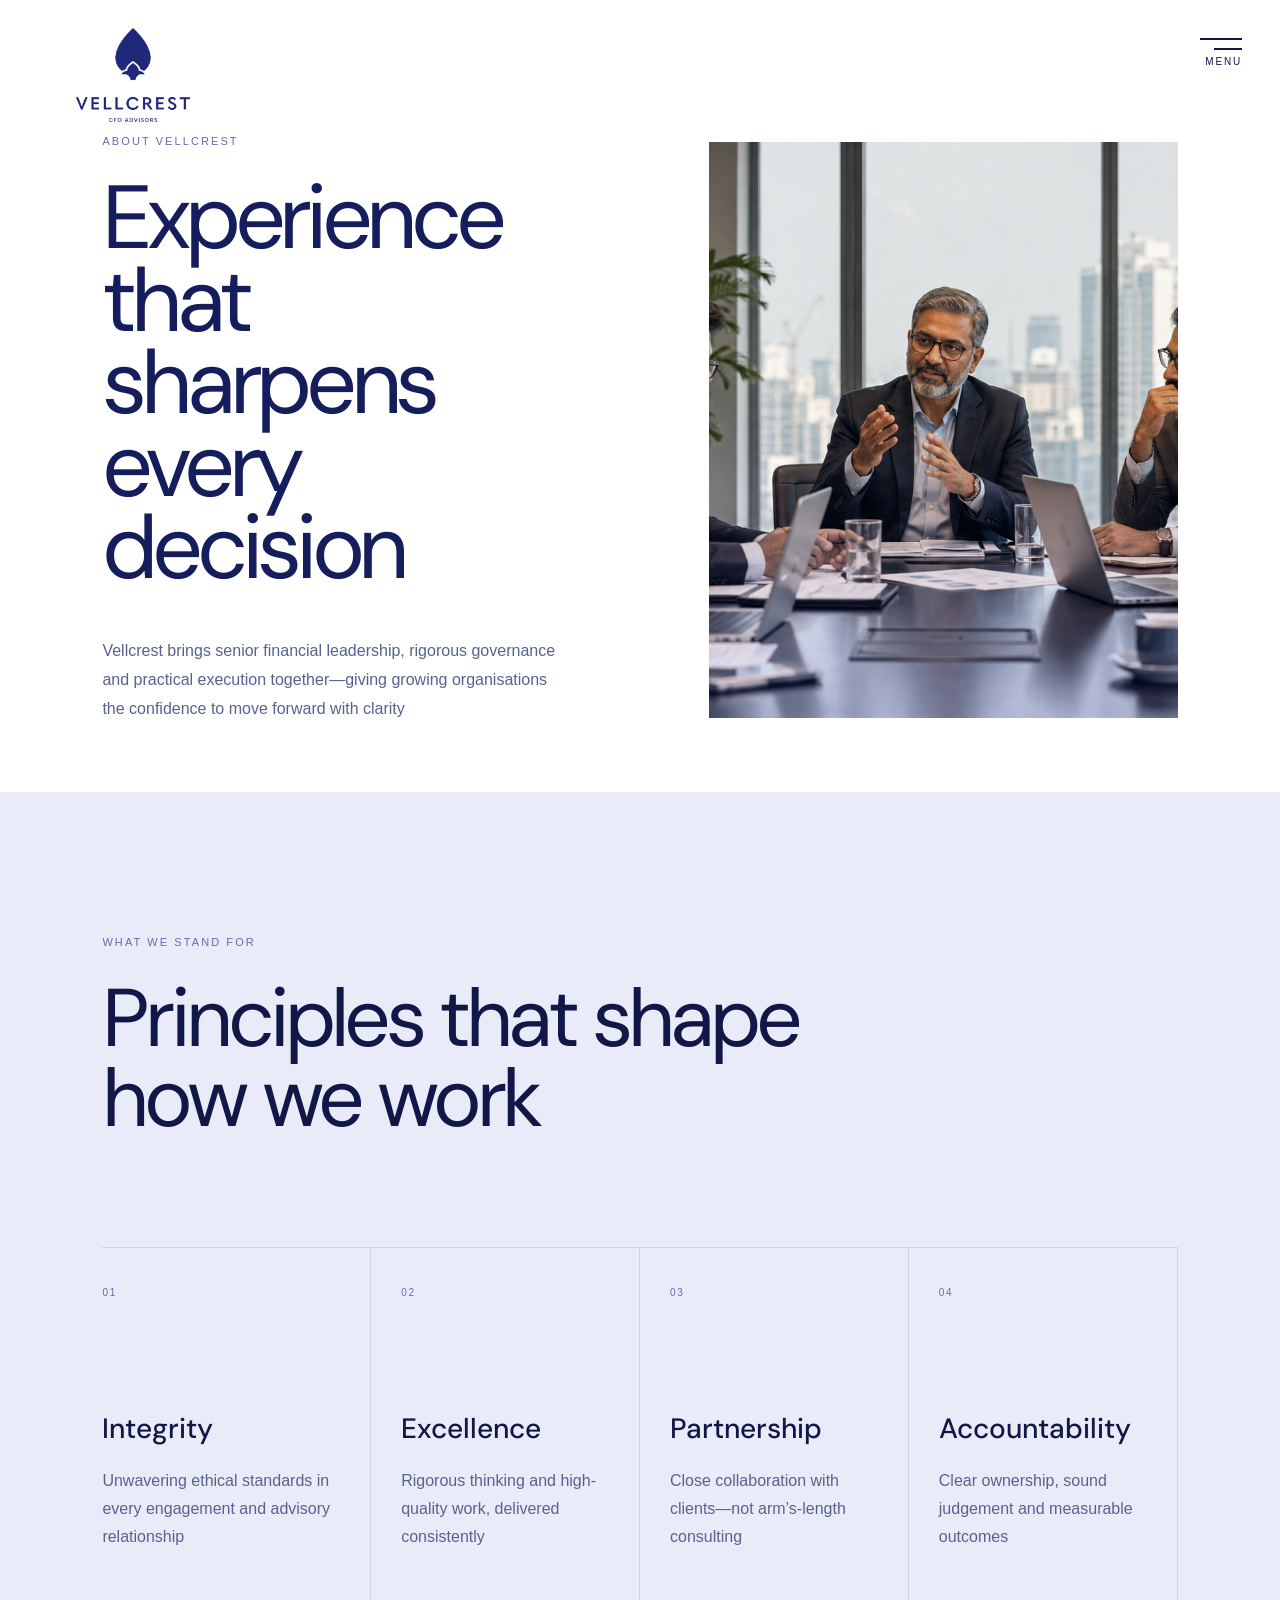
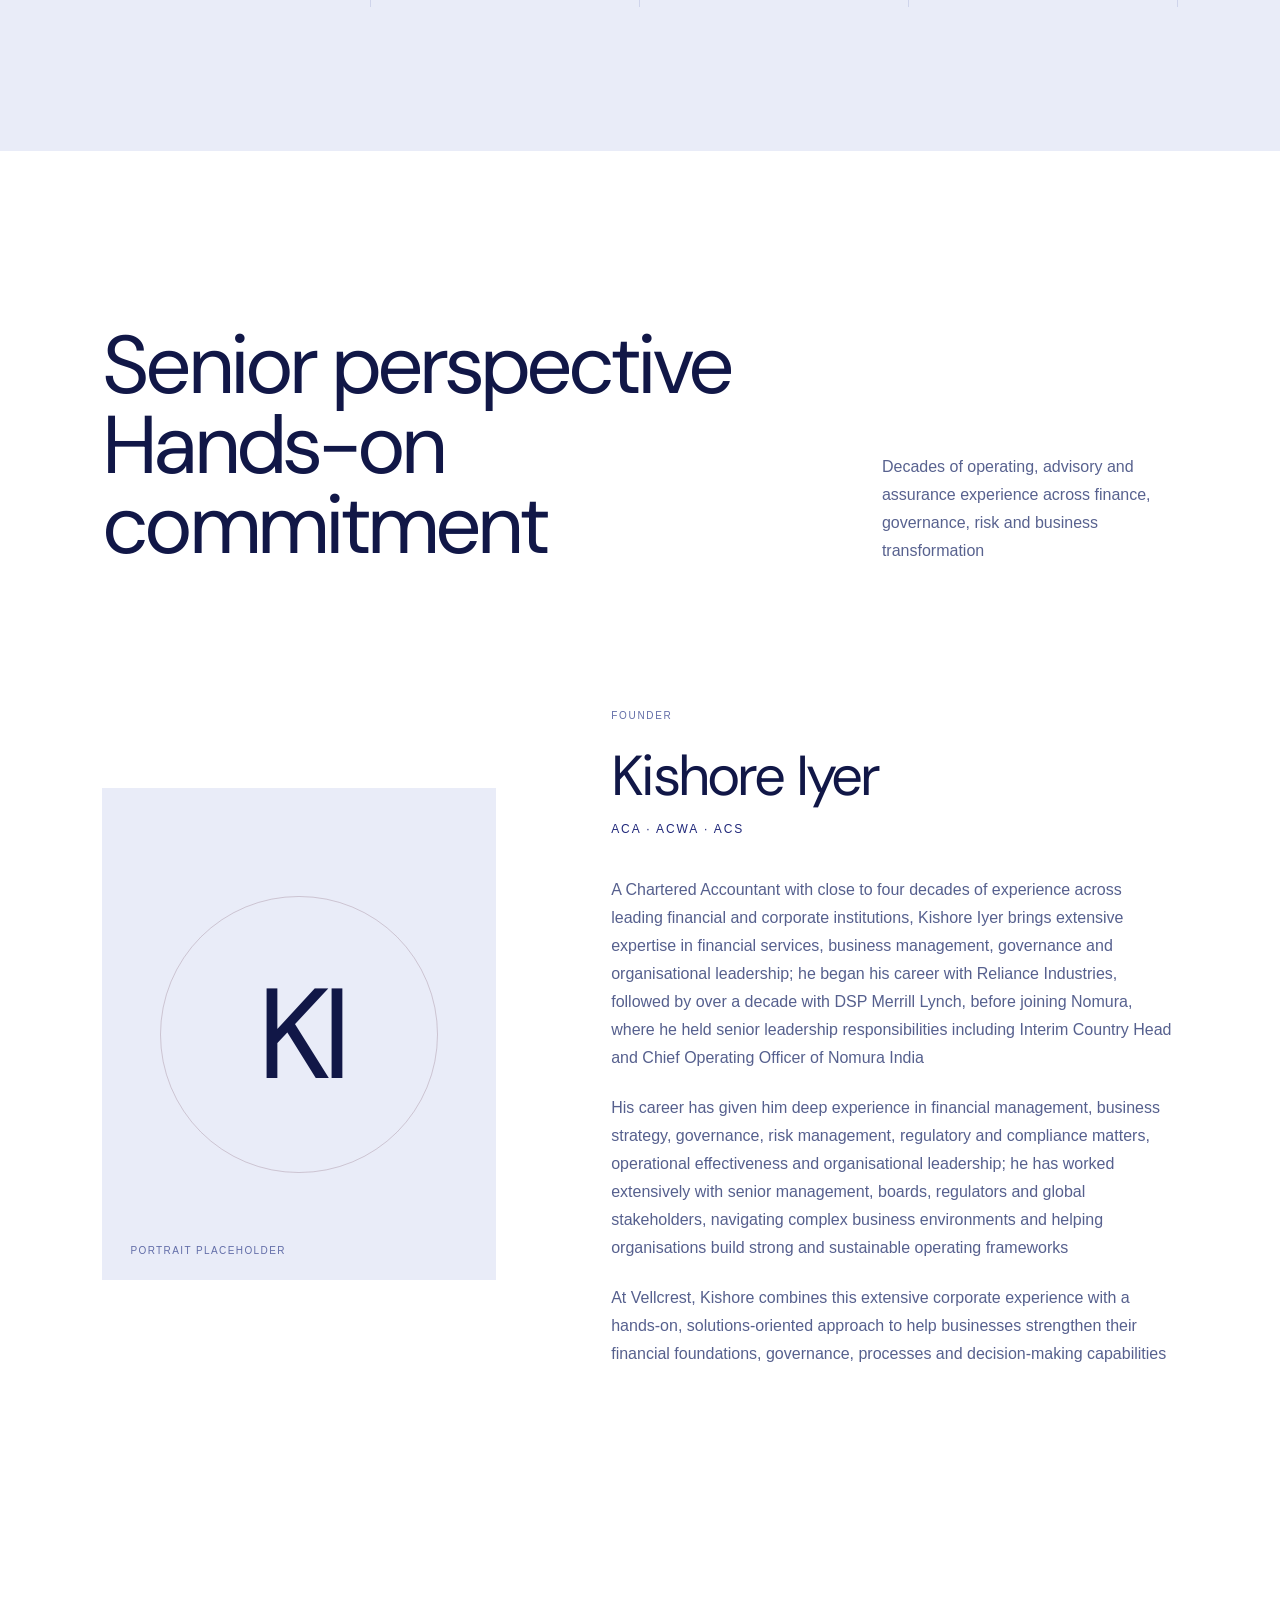
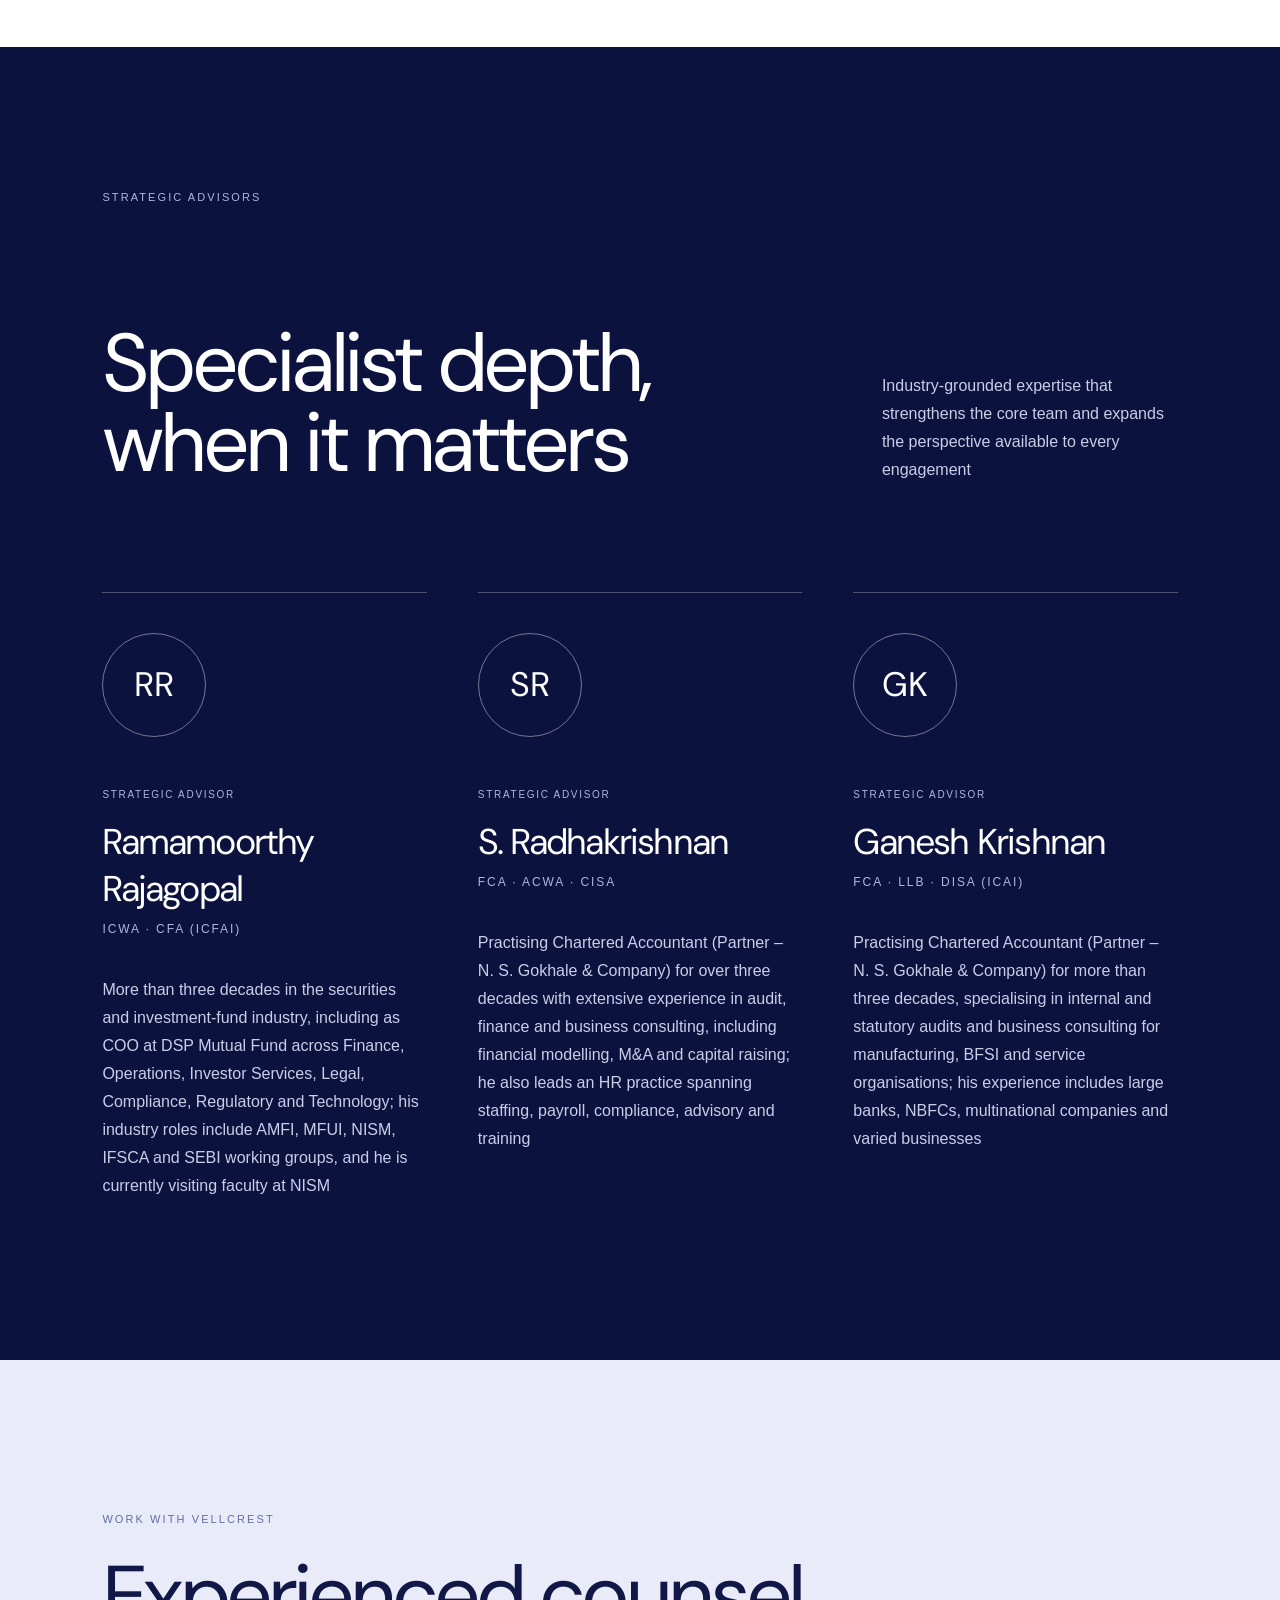
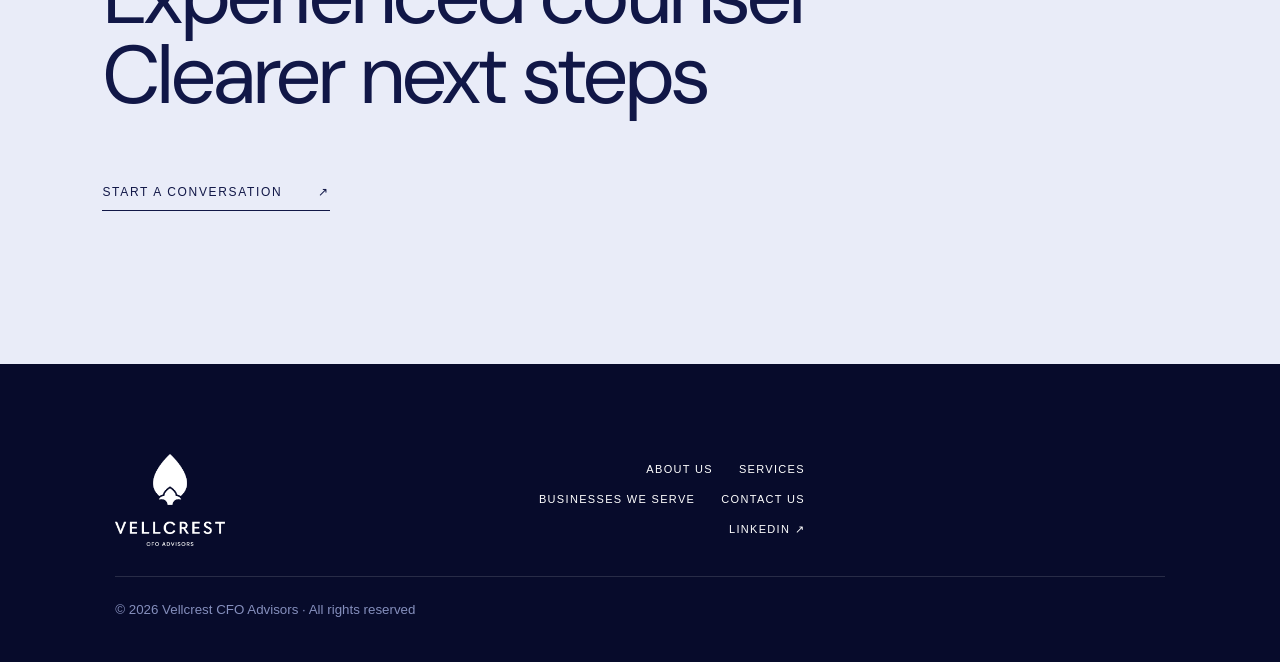
==== commit d58ce54d: "Add files via upload" ====
--- a/about.html
+++ b/about.html
@@ -9,7 +9,7 @@
     <script>document.documentElement.classList.add("js");</script>
     <link rel="stylesheet" href="css/styles.css?v=20260807-15" />
     <link rel="stylesheet" href="css/about.css?v=20260814-maroon-family" />
-    <link rel="stylesheet" href="css/vellcrest.css?v=20260913-6" />
+    <link rel="stylesheet" href="css/vellcrest.css?v=20260921-9" />
   </head>
   <body class="about-page">
     <header class="header about-header">
@@ -19,9 +19,9 @@
       <button class="menu-btn" aria-label="Open navigation" aria-expanded="false" aria-controls="site-navigation"><i></i><i></i><b>Menu</b></button>
     </header>
     <div class="overlay" id="site-navigation" aria-hidden="true">
-      <p class="meta">Strategic finance. Enduring value.</p>
+      <p class="meta">Strategic finance · Enduring value</p>
       <nav aria-label="Main navigation">
-        <a href="index.html#home">Home</a><a href="about.html">About Us</a><a href="index.html#services">Services</a><a href="index.html#industries">Target Group</a><a href="index.html#insights">Blog</a><a href="index.html#contact">Contact Us</a>
+        <a href="index.html#home">Home</a><a href="about.html">About Us</a><a href="index.html#services">Services</a><a href="index.html#industries">Businesses We Serve</a><a href="index.html#contact">Contact Us</a>
       </nav>
       <div class="nav-foot"><a class="linkedin-link" href="#" aria-label="Vellcrest on LinkedIn"><svg viewBox="0 0 24 24" aria-hidden="true"><path d="M5.2 7.5H1.6V22h3.6V7.5ZM3.4 1.8a2.1 2.1 0 1 0 0 4.2 2.1 2.1 0 0 0 0-4.2ZM22.4 13.7c0-4.4-2.3-6.5-5.4-6.5-2.5 0-3.6 1.4-4.2 2.3v-2H9.2V22h3.6v-7.2c0-1.9.4-3.8 2.8-3.8s2.4 2.2 2.4 3.9V22h3.6l.8-8.3Z"/></svg></a></div>
     </div>
@@ -30,51 +30,50 @@
       <section class="about-hero">
         <div class="about-hero-copy">
           <p class="about-kicker">About Vellcrest</p>
-          <h1>Experience that<br />sharpens every<br />decision.</h1>
-          <p>Vellcrest brings senior financial leadership, rigorous governance and practical execution together—giving growing organisations the confidence to move forward with clarity.</p>
+          <h1>Experience that<br />sharpens every<br />decision</h1>
+          <p>Vellcrest brings senior financial leadership, rigorous governance and practical execution together—giving growing organisations the confidence to move forward with clarity</p>
         </div>
         <div class="about-hero-image" role="img" aria-label="Senior Indian finance professionals collaborating in a boardroom"></div>
       </section>
 
       <section class="about-intro">
         <p class="about-kicker">What we stand for</p>
-        <h2>Principles that shape<br />how we work.</h2>
+        <h2>Principles that shape<br />how we work</h2>
         <div class="values-grid">
-          <article><span>01</span><h3>Integrity</h3><p>Unwavering ethical standards in every engagement and advisory relationship.</p></article>
-          <article><span>02</span><h3>Excellence</h3><p>Rigorous thinking and high-quality work, delivered consistently.</p></article>
-          <article><span>03</span><h3>Partnership</h3><p>Close collaboration with clients—not arm’s-length consulting.</p></article>
-          <article><span>04</span><h3>Accountability</h3><p>Clear ownership, sound judgement and measurable outcomes.</p></article>
+          <article><span>01</span><h3>Integrity</h3><p>Unwavering ethical standards in every engagement and advisory relationship</p></article>
+          <article><span>02</span><h3>Excellence</h3><p>Rigorous thinking and high-quality work, delivered consistently</p></article>
+          <article><span>03</span><h3>Partnership</h3><p>Close collaboration with clients—not arm’s-length consulting</p></article>
+          <article><span>04</span><h3>Accountability</h3><p>Clear ownership, sound judgement and measurable outcomes</p></article>
         </div>
       </section>
 
       <section class="people-section leadership-section">
-        <div class="people-heading"><p class="about-kicker">Leadership</p><h2>Senior perspective.<br />Hands-on commitment.</h2><p>Decades of operating, advisory and assurance experience across finance, governance, risk and business transformation.</p></div>
+        <div class="people-heading"><h2>Senior perspective<br />Hands-on commitment</h2><p>Decades of operating, advisory and assurance experience across finance, governance, risk and business transformation</p></div>
         <div class="profiles">
           <article class="profile">
             <div class="profile-portrait"><span>KI</span><small>Portrait placeholder</small></div>
-            <div class="profile-copy"><p class="profile-role">Leadership Team</p><h3>Kishore Iyer</h3><p class="credentials">ACA · ACWA · ACS</p><p>Chartered Accountant with close to four decades of corporate experience across Reliance Industries, DSP Merrill Lynch and Nomura India, where he served as Country Head &amp; COO overseeing Finance, Operations, Technology, HR, Administration, Risk, Legal and Compliance.</p></div>
+            <div class="profile-copy"><p class="profile-role">Founder</p><h3>Kishore Iyer</h3><p class="credentials">ACA · ACWA · ACS</p><div class="profile-bio"><p>A Chartered Accountant with close to four decades of experience across leading financial and corporate institutions, Kishore Iyer brings extensive expertise in financial services, business management, governance and organisational leadership; he began his career with Reliance Industries, followed by over a decade with DSP Merrill Lynch, before joining Nomura, where he held senior leadership responsibilities including Interim Country Head and Chief Operating Officer of Nomura India</p><p>His career has given him deep experience in financial management, business strategy, governance, risk management, regulatory and compliance matters, operational effectiveness and organisational leadership; he has worked extensively with senior management, boards, regulators and global stakeholders, navigating complex business environments and helping organisations build strong and sustainable operating frameworks</p><p>At Vellcrest, Kishore combines this extensive corporate experience with a hands-on, solutions-oriented approach to help businesses strengthen their financial foundations, governance, processes and decision-making capabilities</p></div></div>
           </article>
         </div>
       </section>
 
       <section class="people-section advisory-section">
-        <div class="people-heading"><p class="about-kicker">Strategic Advisors</p><h2>Specialist depth,<br />when it matters.</h2><p>Industry-grounded expertise that strengthens the core team and expands the perspective available to every engagement.</p></div>
+        <div class="people-heading"><p class="about-kicker">Strategic Advisors</p><h2>Specialist depth,<br />when it matters</h2><p>Industry-grounded expertise that strengthens the core team and expands the perspective available to every engagement</p></div>
         <div class="advisory-grid">
-          <article><div class="advisory-mark">SR</div><p class="profile-role">Strategic Advisor</p><h3>S. Radhakrishnan</h3><p class="credentials">FCA · ACWA · CISA</p><p>Practising Chartered Accountant for over three decades with extensive experience in audit, finance and business consulting, including financial modelling, M&amp;A and capital raising. He also leads an HR practice spanning staffing, payroll, compliance, advisory and training.</p></article>
-          <article><div class="advisory-mark">RR</div><p class="profile-role">Strategic Advisor</p><h3>Ramamoorthy Rajagopal</h3><p class="credentials">ACWA · CFA</p><p>More than three decades in the securities and investment-fund industry, including as COO at DSP Mutual Fund across Finance, Operations, Investor Services, Legal, Compliance, Regulatory and Technology. His industry roles include AMFI, MFUI, NISM, IFSCA and SEBI working groups; he is currently visiting faculty at NISM.</p></article>
-          <article><div class="advisory-mark">GK</div><p class="profile-role">Strategic Advisor</p><h3>Ganesh Krishnan</h3><p class="credentials">FCA · LLB · DISA (ICAI)</p><p>Practising Chartered Accountant for more than three decades, specialising in internal and statutory audits and business consulting for manufacturing, BFSI and service organisations. His experience includes large banks, NBFCs, multinational companies and varied businesses.</p></article>
+          <article><div class="advisory-mark">RR</div><p class="profile-role">Strategic Advisor</p><h3>Ramamoorthy Rajagopal</h3><p class="credentials">ICWA · CFA (ICFAI)</p><p>More than three decades in the securities and investment-fund industry, including as COO at DSP Mutual Fund across Finance, Operations, Investor Services, Legal, Compliance, Regulatory and Technology; his industry roles include AMFI, MFUI, NISM, IFSCA and SEBI working groups, and he is currently visiting faculty at NISM</p></article>
+          <article><div class="advisory-mark">SR</div><p class="profile-role">Strategic Advisor</p><h3>S. Radhakrishnan</h3><p class="credentials">FCA · ACWA · CISA</p><p>Practising Chartered Accountant (Partner – N. S. Gokhale &amp; Company) for over three decades with extensive experience in audit, finance and business consulting, including financial modelling, M&amp;A and capital raising; he also leads an HR practice spanning staffing, payroll, compliance, advisory and training</p></article>
+          <article><div class="advisory-mark">GK</div><p class="profile-role">Strategic Advisor</p><h3>Ganesh Krishnan</h3><p class="credentials">FCA · LLB · DISA (ICAI)</p><p>Practising Chartered Accountant (Partner – N. S. Gokhale &amp; Company) for more than three decades, specialising in internal and statutory audits and business consulting for manufacturing, BFSI and service organisations; his experience includes large banks, NBFCs, multinational companies and varied businesses</p></article>
         </div>
       </section>
 
-      <section class="about-cta"><p class="about-kicker">Work with Vellcrest</p><h2>Experienced counsel.<br />Clearer next steps.</h2><a href="index.html#contact">Start a conversation <span>↗</span></a></section>
+      <section class="about-cta"><p class="about-kicker">Work with Vellcrest</p><h2>Experienced counsel<br />Clearer next steps</h2><a href="index.html#contact">Start a conversation <span>↗</span></a></section>
     </main>
 
     <footer class="footer">
       <div class="footer-brand" aria-label="Vellcrest CFO Advisors"><img src="assets/images/vellcrest-logo-light.png" alt="Vellcrest CFO Advisors" /></div>
-      <p>Strategic finance. Enduring value.</p>
-      <nav aria-label="Footer navigation"><a href="about.html">About Us</a><a href="index.html#services">Services</a><a href="index.html#industries">Target Group</a><a href="index.html#insights">Testimonials</a><a href="index.html#contact">Contact Us</a><a href="#">LinkedIn ↗</a></nav>
-      <small>© <span id="year"></span> Vellcrest CFO Advisors. All rights reserved.</small>
+      <nav aria-label="Footer navigation"><a href="about.html">About Us</a><a href="index.html#services">Services</a><a href="index.html#industries">Businesses We Serve</a><a href="index.html#contact">Contact Us</a><a href="#">LinkedIn ↗</a></nav>
+      <small>© <span id="year"></span> Vellcrest CFO Advisors · All rights reserved</small>
     </footer>
-    <script src="js/about.js?v=20260807-14" defer></script>
+    <script src="js/about.js?v=20260921-2" defer></script>
   </body>
 </html>
--- a/css/vellcrest.css
+++ b/css/vellcrest.css
@@ -37,6 +37,36 @@
 .about-page .footer .footer-brand img { width: var(--footer-logo-width); height: auto; }
 
 .hero { background: #fff; }
+.home-image-hero .hero-inner {
+  position: sticky;
+  top: 0;
+  height: 100vh;
+  padding: 0;
+  display: block;
+  background: #20287A url("../assets/images/corporate-boardroom-v2.png") center/cover no-repeat;
+  color: #fff;
+  overflow: hidden;
+}
+.home-image-hero .shade {
+  display: block;
+  background: linear-gradient(90deg, rgba(12,18,62,.82), rgba(12,18,62,.38) 58%, rgba(12,18,62,.10));
+}
+.home-image-hero .exp { z-index: 2; }
+.home-image-hero .exp > p { color: #dce0f3; }
+.home-image-hero .exp h1 {
+  margin: 24px 0 34px;
+  color: #fff !important;
+  font-size: clamp(45px, 5.4vw, 94px);
+  line-height: .97;
+  letter-spacing: -.055em;
+  font-weight: 300;
+}
+.home-image-hero .exp a { color: #fff; }
+.home-image-hero .image-scroll-cue {
+  opacity: 1;
+  transform: translate(-50%, 0);
+}
+.testimonials[hidden] { display: none !important; }
 .hero .eyebrow,
 .hero h1,
 .hero h1 span,
@@ -51,6 +81,22 @@
 .frame { background-color: var(--hero-navy); background-blend-mode: normal; }
 .shade { background: transparent !important; }
 .statement { background: var(--deep); color: #fff; }
+.statement-reveal .frame.statement {
+  min-height: 100vh;
+  padding: clamp(92px, 13vh, 148px) 9vw;
+  display: flex;
+  align-items: center;
+  background: var(--deep) !important;
+}
+.statement-reveal .statement-grid { width: 100%; }
+.statement-kicker {
+  margin: 0 0 24px;
+  color: var(--soft-blue) !important;
+  font-size: 11px;
+  font-weight: 500;
+  letter-spacing: .2em;
+  text-transform: uppercase;
+}
 .statement-grid > p,
 .statement-copy > p { color: #bec5e3; }
 
@@ -90,6 +136,43 @@
 .expertise-card:focus-within p { color: #eef0fa; }
 .expertise-card.featured:hover,
 .expertise-card.featured:focus-within { background: var(--vellcrest); }
+.card-link {
+  display: inline-flex;
+  align-items: center;
+  gap: 24px;
+  margin-top: 28px;
+  padding-bottom: 7px;
+  border-bottom: 1px solid currentColor;
+  color: inherit;
+  font-size: 10px;
+  letter-spacing: .15em;
+  text-transform: uppercase;
+}
+.card-link span { font-size: 14px; }
+.expertise-group.compact .service-list-card {
+  grid-column: 3;
+  grid-row: 1 / 3;
+}
+.service-points {
+  margin: 0;
+  padding: 0;
+  list-style: none;
+  display: grid;
+}
+.service-points li {
+  padding: 15px 0;
+  border-bottom: 1px solid rgba(32,40,122,.18);
+  color: #56608e;
+  font-size: 14px;
+  line-height: 1.45;
+}
+.service-points li:last-child { border-bottom: 0; }
+.form-honey { position: absolute !important; left: -9999px !important; opacity: 0 !important; pointer-events: none !important; }
+.expertise-card:hover .service-points li,
+.expertise-card:focus-within .service-points li {
+  color: #eef0fa;
+  border-color: rgba(255,255,255,.24);
+}
 
 .delivery { background: var(--pale-blue); color: var(--ink); }
 .section-head > p,
@@ -121,13 +204,12 @@
   background: var(--vellcrest);
   transform: scaleX(0);
   transform-origin: left center;
-  transition: none;
-}
-.delivery-grid article.is-active::before { transform: scaleX(1); }
-.delivery-grid article:first-of-type.is-active::before {
-  animation: vellcrest-first-fill 850ms cubic-bezier(.65,0,.2,1) both;
-}
-@keyframes vellcrest-first-fill {
+  transition: none !important;
+}
+.delivery-grid article.is-active::before {
+  animation: vellcrest-card-fill 900ms cubic-bezier(.65,0,.2,1) both;
+}
+@keyframes vellcrest-card-fill {
   from { transform: scaleX(0); }
   to { transform: scaleX(1); }
 }
@@ -148,7 +230,11 @@
 .delivery-grid article p { color: #59638f; }
 .delivery-grid article.is-active,
 .delivery-grid article.is-active b,
-.delivery-grid article.is-active p { color: #fff; }
+.delivery-grid article.is-active h3,
+.delivery-grid article.is-active p {
+  color: #fff;
+  transition-delay: 320ms;
+}
 .delivery-grid .delivery-highlight { display: none !important; }
 
 .industries,
@@ -198,6 +284,10 @@
 .values-grid article,
 .values-grid article:not(:first-child) { border-color: var(--line); }
 .credentials { color: var(--vellcrest); }
+.profile-copy .profile-bio { max-width: 700px; }
+.profile-copy .profile-bio p { margin: 0 0 22px; color: #56608e; font-size: 16px; line-height: 1.75; }
+.profile-copy .profile-bio p:last-child { margin-bottom: 0; }
+.leadership-section .people-heading { padding-top: 30px; }
 .advisory-section { background: var(--deep); color: #fff; }
 .advisory-section .about-kicker,
 .advisory-section .profile-role,
@@ -220,6 +310,25 @@
   .industry-curtain {
     background-image: linear-gradient(180deg, rgba(21,29,92,.08), rgba(12,18,62,.30)), url("../assets/images/rafaga-industries-mobile-group.png");
   }
+  .home-image-hero .hero-inner {
+    background-position: 48% center;
+  }
+  .home-image-hero .exp {
+    left: 24px;
+    right: 24px;
+    bottom: 12vh;
+  }
+  .home-image-hero .exp h1 { font-size: clamp(43px, 12vw, 62px); }
+  .statement-reveal .frame.statement {
+    height: 100svh;
+    min-height: 720px;
+    padding: 100px 24px 70px;
+    overflow-y: auto;
+  }
+  .expertise-group.compact .service-list-card {
+    grid-column: auto;
+    grid-row: auto;
+  }
   .about-hero-image {
     background-image: linear-gradient(180deg, transparent 48%, rgba(12,18,62,.62)), url("../assets/images/rafaga-boardroom-mobile.png");
   }
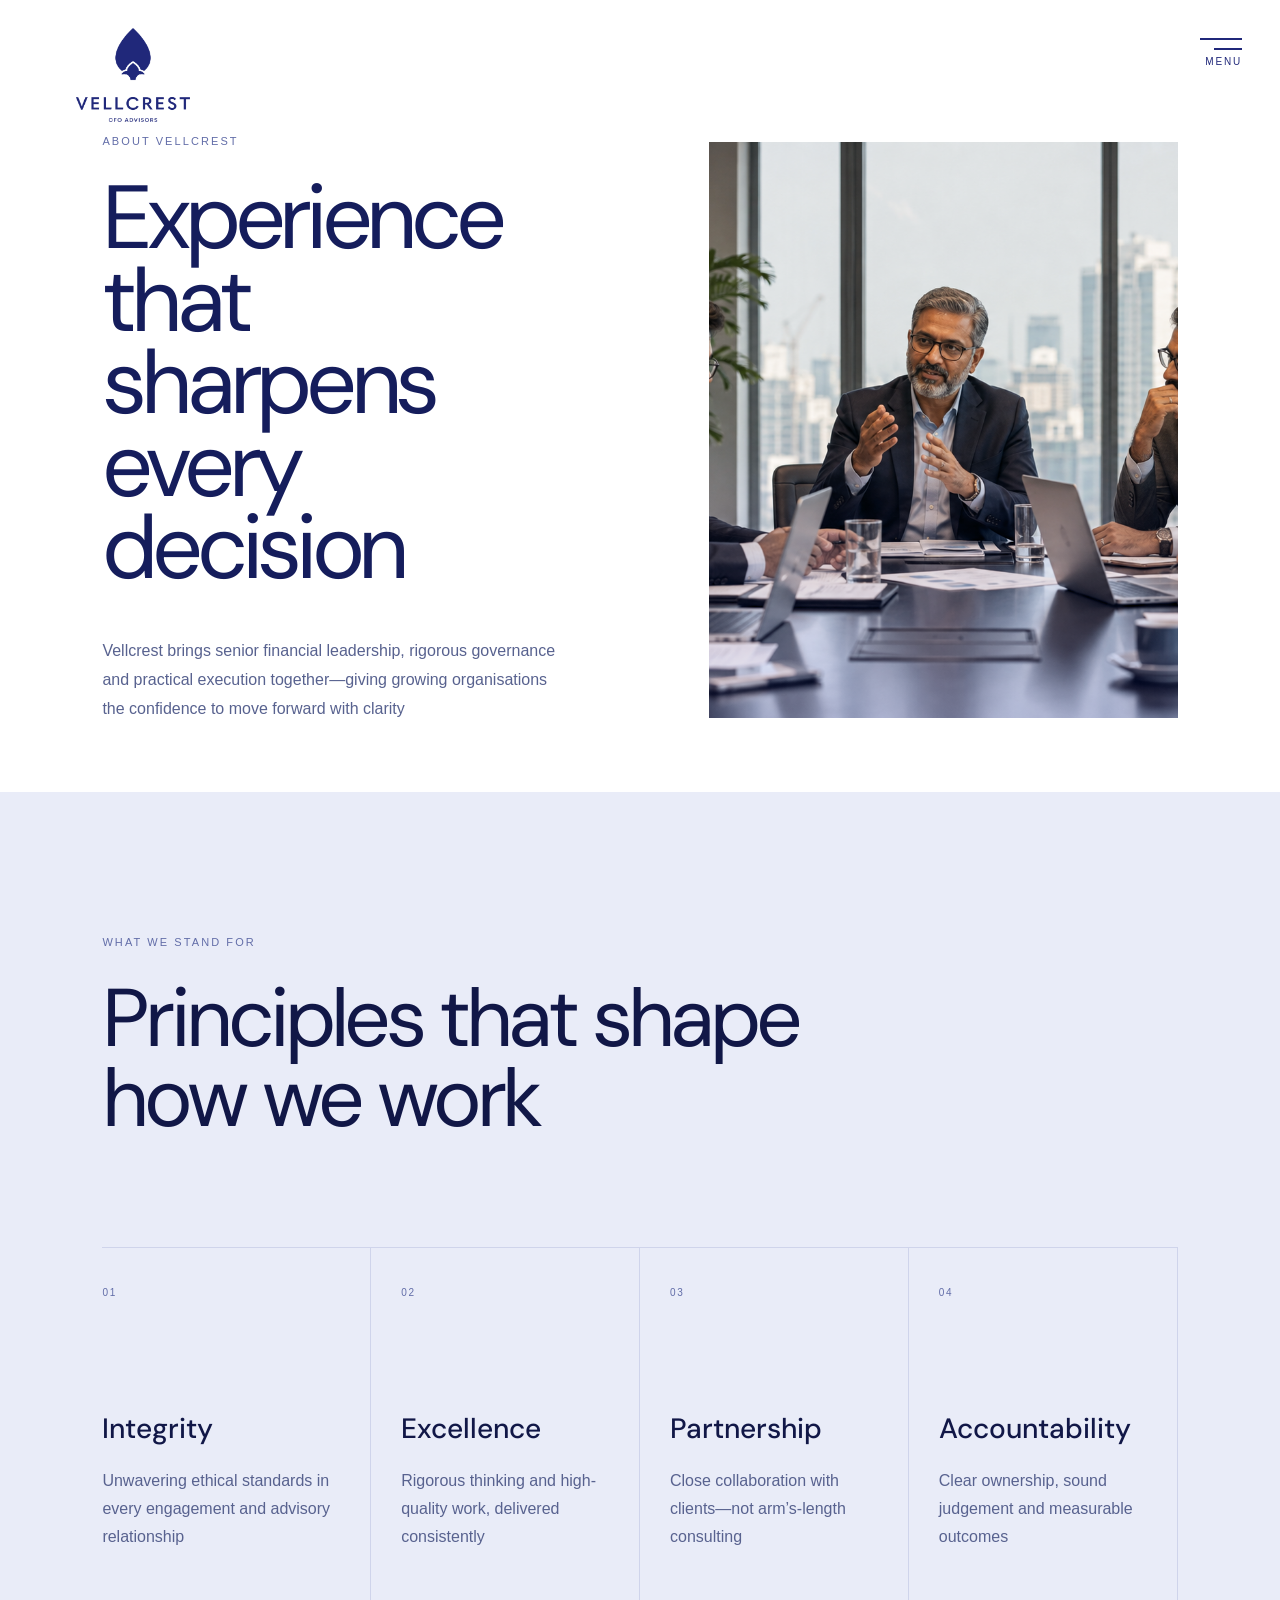
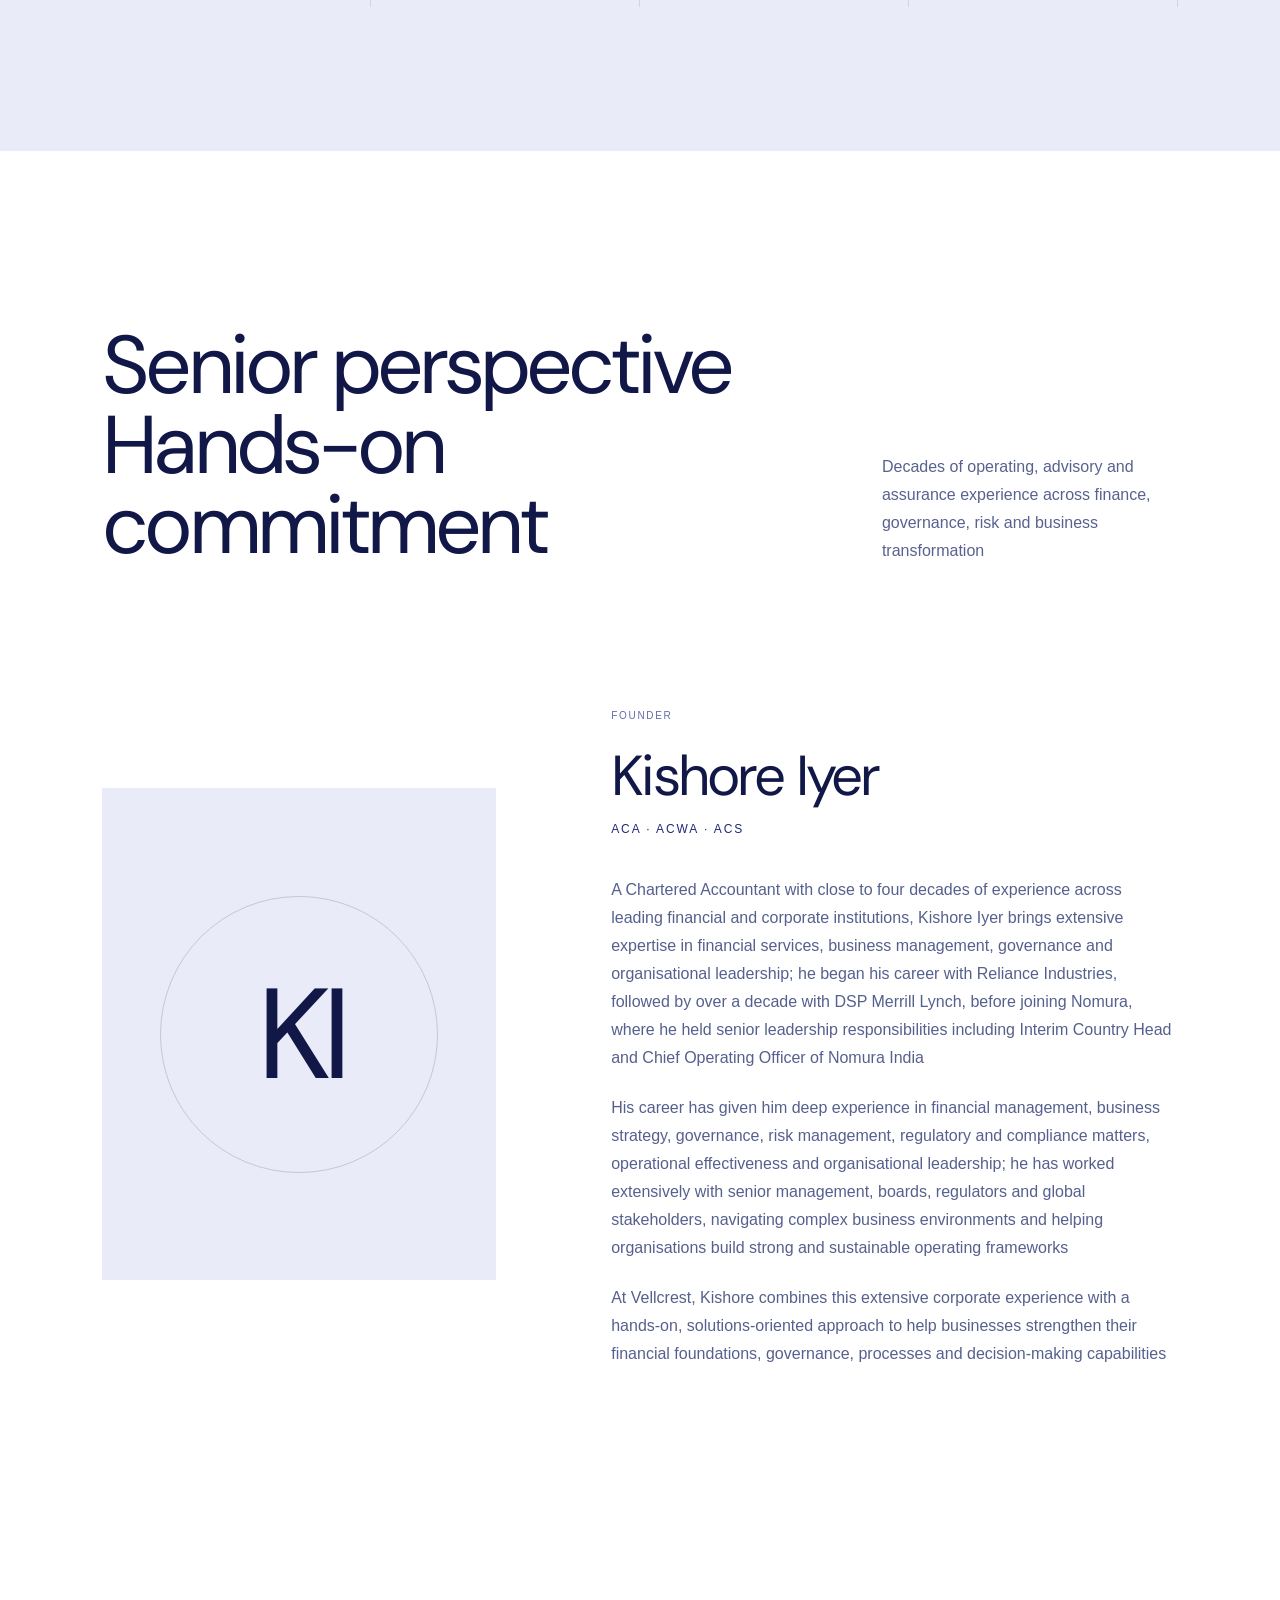
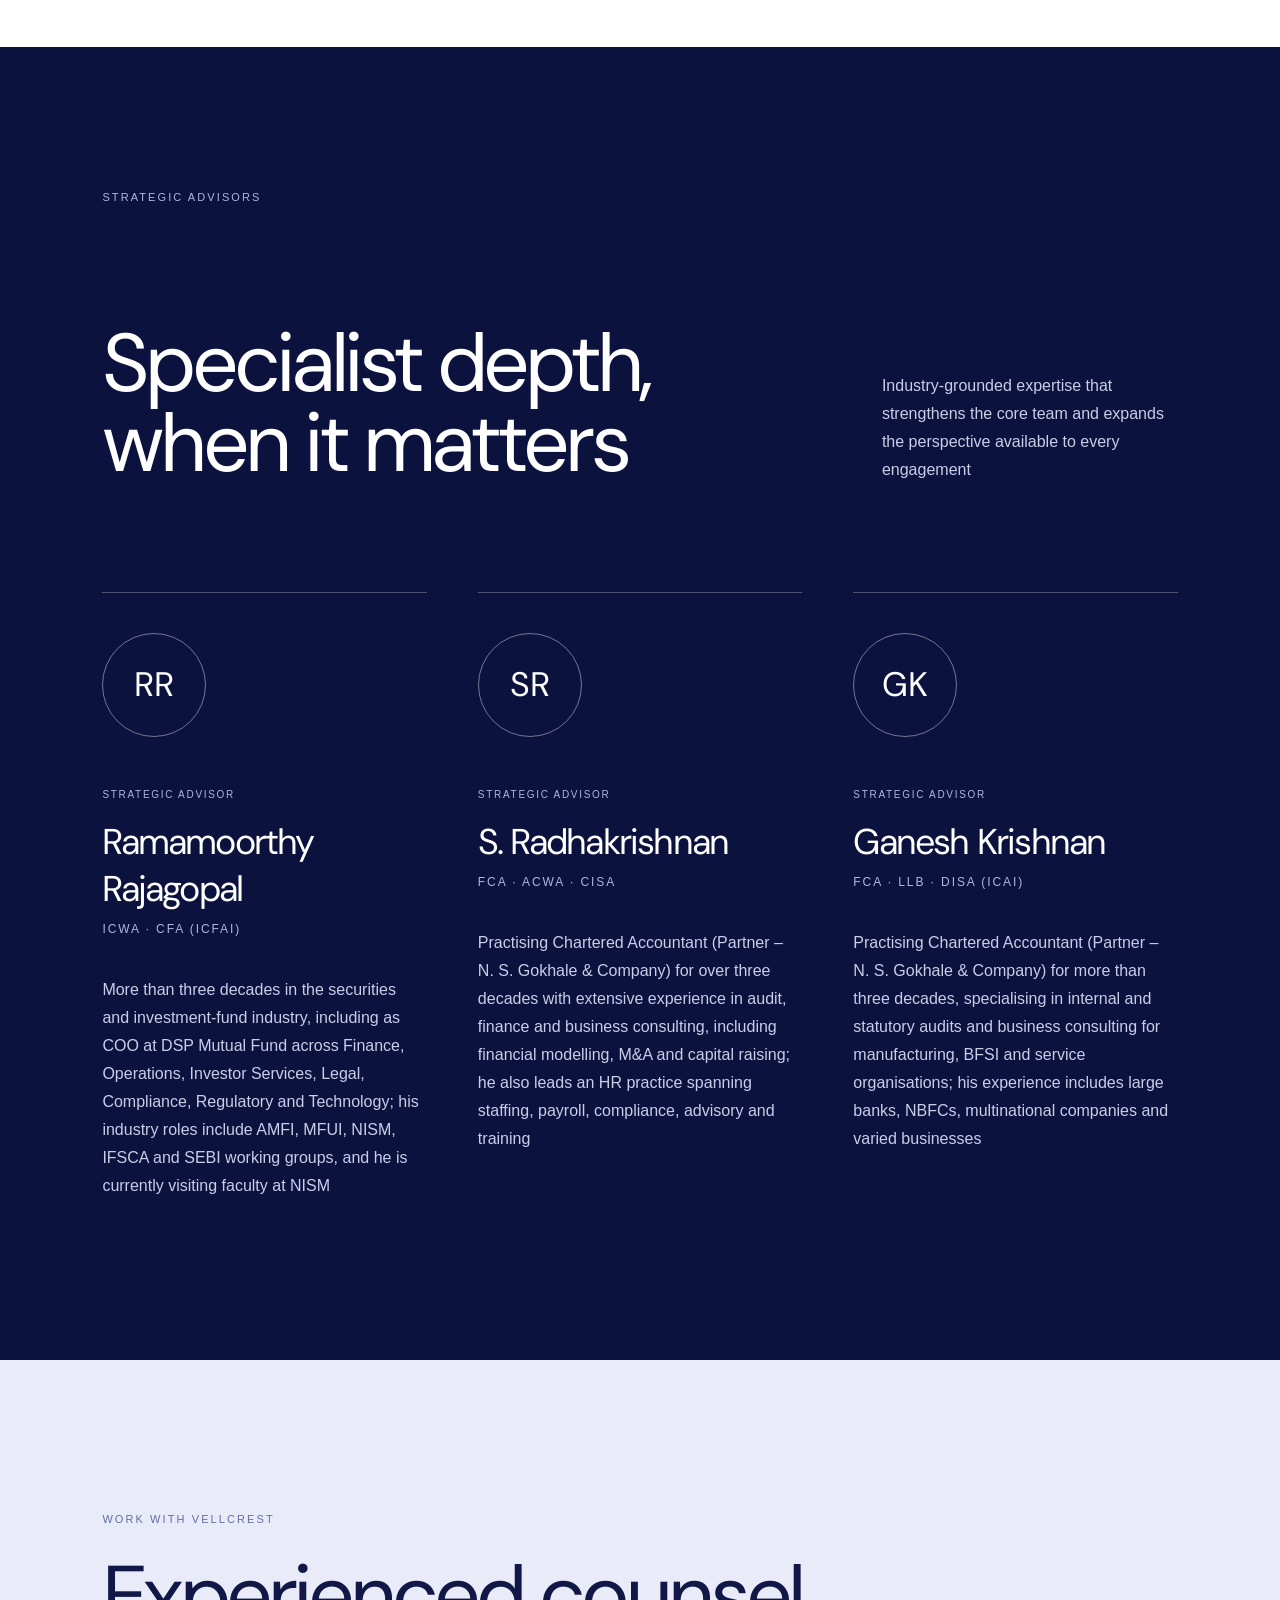
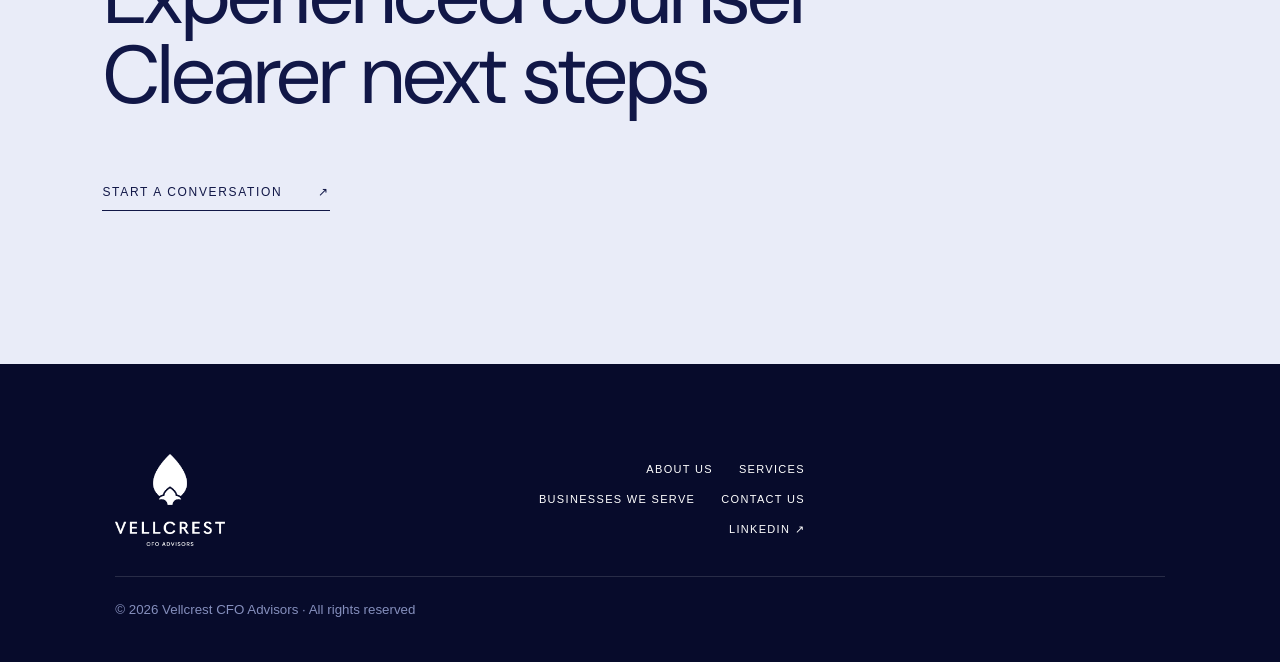
==== commit f0ce2f0f: "Add files via upload" ====
--- a/about.html
+++ b/about.html
@@ -8,8 +8,8 @@
     <title>About Us | Vellcrest CFO Advisors</title>
     <script>document.documentElement.classList.add("js");</script>
     <link rel="stylesheet" href="css/styles.css?v=20260807-15" />
-    <link rel="stylesheet" href="css/about.css?v=20260814-maroon-family" />
-    <link rel="stylesheet" href="css/vellcrest.css?v=20260921-9" />
+    <link rel="stylesheet" href="css/about.css?v=20260922-mobile" />
+    <link rel="stylesheet" href="css/vellcrest.css?v=20260922-11" />
   </head>
   <body class="about-page">
     <header class="header about-header">
@@ -51,7 +51,7 @@
         <div class="people-heading"><h2>Senior perspective<br />Hands-on commitment</h2><p>Decades of operating, advisory and assurance experience across finance, governance, risk and business transformation</p></div>
         <div class="profiles">
           <article class="profile">
-            <div class="profile-portrait"><span>KI</span><small>Portrait placeholder</small></div>
+            <div class="profile-portrait"><span>KI</span></div>
             <div class="profile-copy"><p class="profile-role">Founder</p><h3>Kishore Iyer</h3><p class="credentials">ACA · ACWA · ACS</p><div class="profile-bio"><p>A Chartered Accountant with close to four decades of experience across leading financial and corporate institutions, Kishore Iyer brings extensive expertise in financial services, business management, governance and organisational leadership; he began his career with Reliance Industries, followed by over a decade with DSP Merrill Lynch, before joining Nomura, where he held senior leadership responsibilities including Interim Country Head and Chief Operating Officer of Nomura India</p><p>His career has given him deep experience in financial management, business strategy, governance, risk management, regulatory and compliance matters, operational effectiveness and organisational leadership; he has worked extensively with senior management, boards, regulators and global stakeholders, navigating complex business environments and helping organisations build strong and sustainable operating frameworks</p><p>At Vellcrest, Kishore combines this extensive corporate experience with a hands-on, solutions-oriented approach to help businesses strengthen their financial foundations, governance, processes and decision-making capabilities</p></div></div>
           </article>
         </div>
@@ -66,14 +66,14 @@
         </div>
       </section>
 
-      <section class="about-cta"><p class="about-kicker">Work with Vellcrest</p><h2>Experienced counsel<br />Clearer next steps</h2><a href="index.html#contact">Start a conversation <span>↗</span></a></section>
+      <section class="about-cta"><p class="about-kicker">Work with Vellcrest</p><h2>Experienced counsel<br />Clearer next steps</h2><a href="index.html#contact">Start a conversation <span>↗︎</span></a></section>
     </main>
 
     <footer class="footer">
       <div class="footer-brand" aria-label="Vellcrest CFO Advisors"><img src="assets/images/vellcrest-logo-light.png" alt="Vellcrest CFO Advisors" /></div>
-      <nav aria-label="Footer navigation"><a href="about.html">About Us</a><a href="index.html#services">Services</a><a href="index.html#industries">Businesses We Serve</a><a href="index.html#contact">Contact Us</a><a href="#">LinkedIn ↗</a></nav>
+      <nav aria-label="Footer navigation"><a href="about.html">About Us</a><a href="index.html#services">Services</a><a href="index.html#industries">Businesses We Serve</a><a href="index.html#contact">Contact Us</a><a href="#">LinkedIn <span class="text-arrow">↗︎</span></a></nav>
       <small>© <span id="year"></span> Vellcrest CFO Advisors · All rights reserved</small>
     </footer>
-    <script src="js/about.js?v=20260921-2" defer></script>
+    <script src="js/about.js?v=20260922-4" defer></script>
   </body>
 </html>
--- a/css/about.css
+++ b/css/about.css
@@ -105,3 +105,20 @@
   .about-page .brand img{width:176px}
   .about-page .footer-brand img{width:205px}
 }
+
+@media (max-width: 800px) {
+  .about-hero { padding-top: 154px; }
+  .about-hero .about-kicker { margin-bottom: 24px; }
+  .about-hero h1 { font-size: clamp(42px, 12vw, 56px); line-height: 1; }
+  .about-intro h2,
+  .people-heading h2,
+  .about-cta h2 { font-size: clamp(38px, 11vw, 50px); line-height: 1; }
+  .profile-portrait small { display: none; }
+  .about-cta a span {
+    background: transparent !important;
+    color: #20287a !important;
+    box-shadow: none !important;
+    font-family: Arial, Helvetica, sans-serif !important;
+    font-variant-emoji: text;
+  }
+}
--- a/css/vellcrest.css
+++ b/css/vellcrest.css
@@ -18,7 +18,9 @@
 }
 
 ::selection { background: var(--vellcrest); color: #fff; }
+html.initial-anchor { scroll-behavior: auto !important; }
 body { background: var(--paper); color: var(--ink); }
+a, button { -webkit-tap-highlight-color: transparent; }
 
 .header:not(.is-dark) .brand img,
 .about-header:not(.is-dark) .brand img,
@@ -149,6 +151,8 @@
   text-transform: uppercase;
 }
 .card-link span { font-size: 14px; }
+.service-card-link { cursor: pointer; }
+.service-card-link:focus-visible { outline: 3px solid var(--soft-blue); outline-offset: 4px; }
 .expertise-group.compact .service-list-card {
   grid-column: 3;
   grid-row: 1 / 3;
@@ -334,3 +338,97 @@
   }
   .advisory-grid { grid-template-columns: 1fr; }
 }
+
+/* Mobile refinement pass — 22 Sep 2026 */
+.exp a span,
+.card-link span,
+.contact-section button span,
+.about-cta a span,
+.service-cta a span,
+.text-arrow,
+.industry-list span i {
+  background: transparent !important;
+  background-color: transparent !important;
+  box-shadow: none !important;
+  font-family: Arial, Helvetica, sans-serif !important;
+  font-style: normal;
+  font-variant-emoji: text;
+}
+
+@media (max-width: 800px) {
+  .overlay nav a { font-size: clamp(35px, 10.5vw, 43px) !important; line-height: 1.02; }
+
+  .home-image-hero .hero-inner {
+    background-image: url("../assets/images/rafaga-boardroom-mobile.png");
+    background-position: center center;
+    background-size: cover;
+  }
+  .home-image-hero .exp { bottom: 9vh; }
+  .home-image-hero .exp h1 { font-size: clamp(36px, 10.5vw, 49px) !important; line-height: 1; }
+
+  .statement-reveal .frame.statement {
+    padding: 154px 24px 64px;
+    align-items: flex-start;
+  }
+  .statement h2,
+  .service-intro h2,
+  .services-bridge h2,
+  .section-head h2,
+  .industries-title h2,
+  .contact-copy h2 {
+    font-size: clamp(34px, 10vw, 46px) !important;
+    line-height: 1 !important;
+  }
+  .statement h2 { margin-top: 0 !important; }
+  .statement-copy > p { margin-top: 28px; font-size: 14px; line-height: 1.65; }
+  .advisory-slideshow { min-height: 320px; margin-top: 34px; }
+
+  .service-intro {
+    padding: 150px 24px 92px !important;
+    scroll-margin-top: 0;
+  }
+  .service-intro > p { margin-top: 24px; font-size: 14px; line-height: 1.65; }
+  .services > .why .why-intro h2 { font-size: clamp(32px, 9.5vw, 43px) !important; }
+  .services-bridge { padding-top: 95px; padding-bottom: 70px; }
+  .expertise-card.featured { min-height: 340px; }
+  .expertise-card h3 { font-size: 34px; }
+
+  .delivery-grid article::before {
+    transform: scaleY(0);
+    transform-origin: center top;
+  }
+  .delivery-grid article.is-active::before { animation-name: vellcrest-card-fill-mobile; }
+  @keyframes vellcrest-card-fill-mobile {
+    from { transform: scaleY(0); }
+    to { transform: scaleY(1); }
+  }
+
+  .industries-content {
+    padding: 150px 24px 58px !important;
+    justify-content: flex-start;
+    overflow-y: auto;
+  }
+  .industries-title { gap: 22px; }
+  .industries-title > p { font-size: 13px; line-height: 1.55; }
+  .industry-list {
+    margin-top: 25px;
+    gap: 18px 18px;
+    padding-bottom: 24px;
+  }
+  .industry-list span,
+  .industry-list span:nth-child(even) {
+    gap: 10px;
+    font-size: clamp(15px, 4.6vw, 19px);
+    line-height: 1.16;
+  }
+  .industry-list span i {
+    flex: 0 0 40px;
+    width: 40px;
+    height: 40px;
+    font-size: 13px;
+  }
+
+  .contact-section button span,
+  .footer .text-arrow { color: #fff !important; }
+  .about-cta a span { color: var(--vellcrest) !important; }
+}
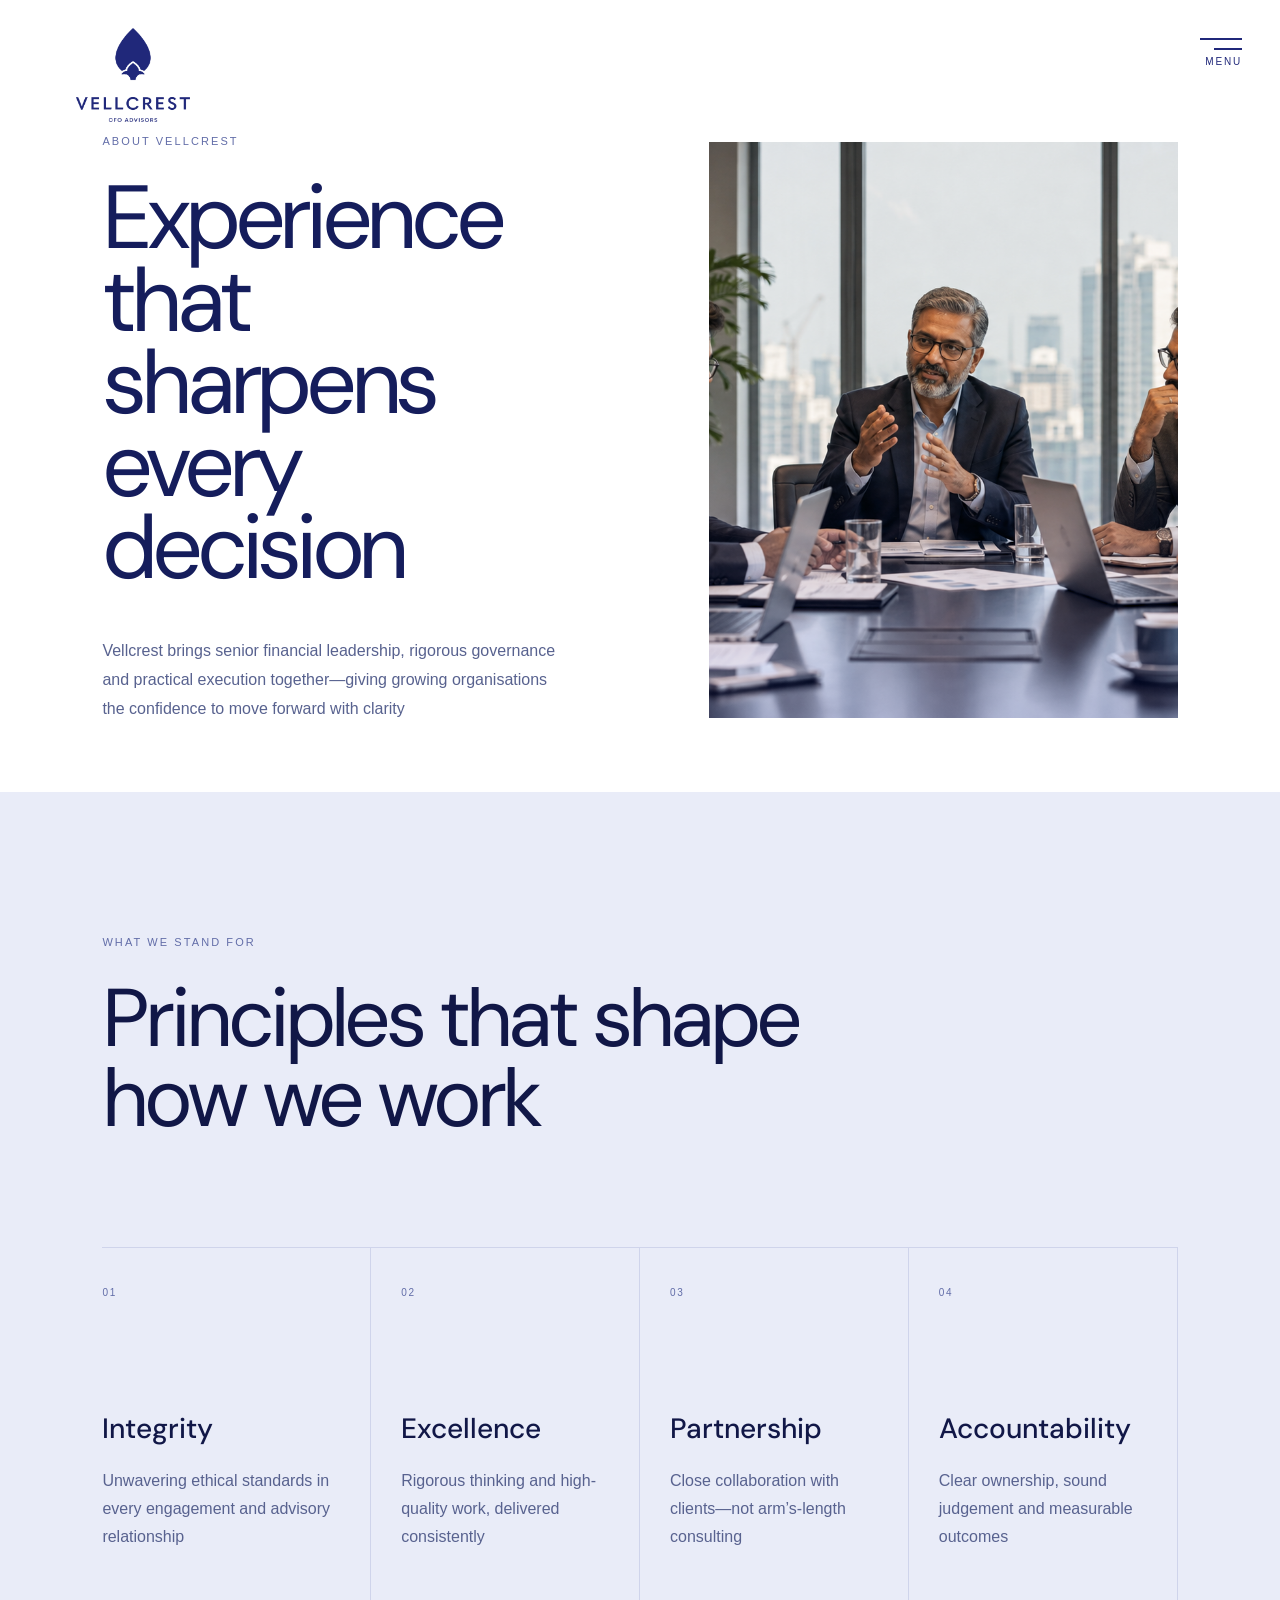
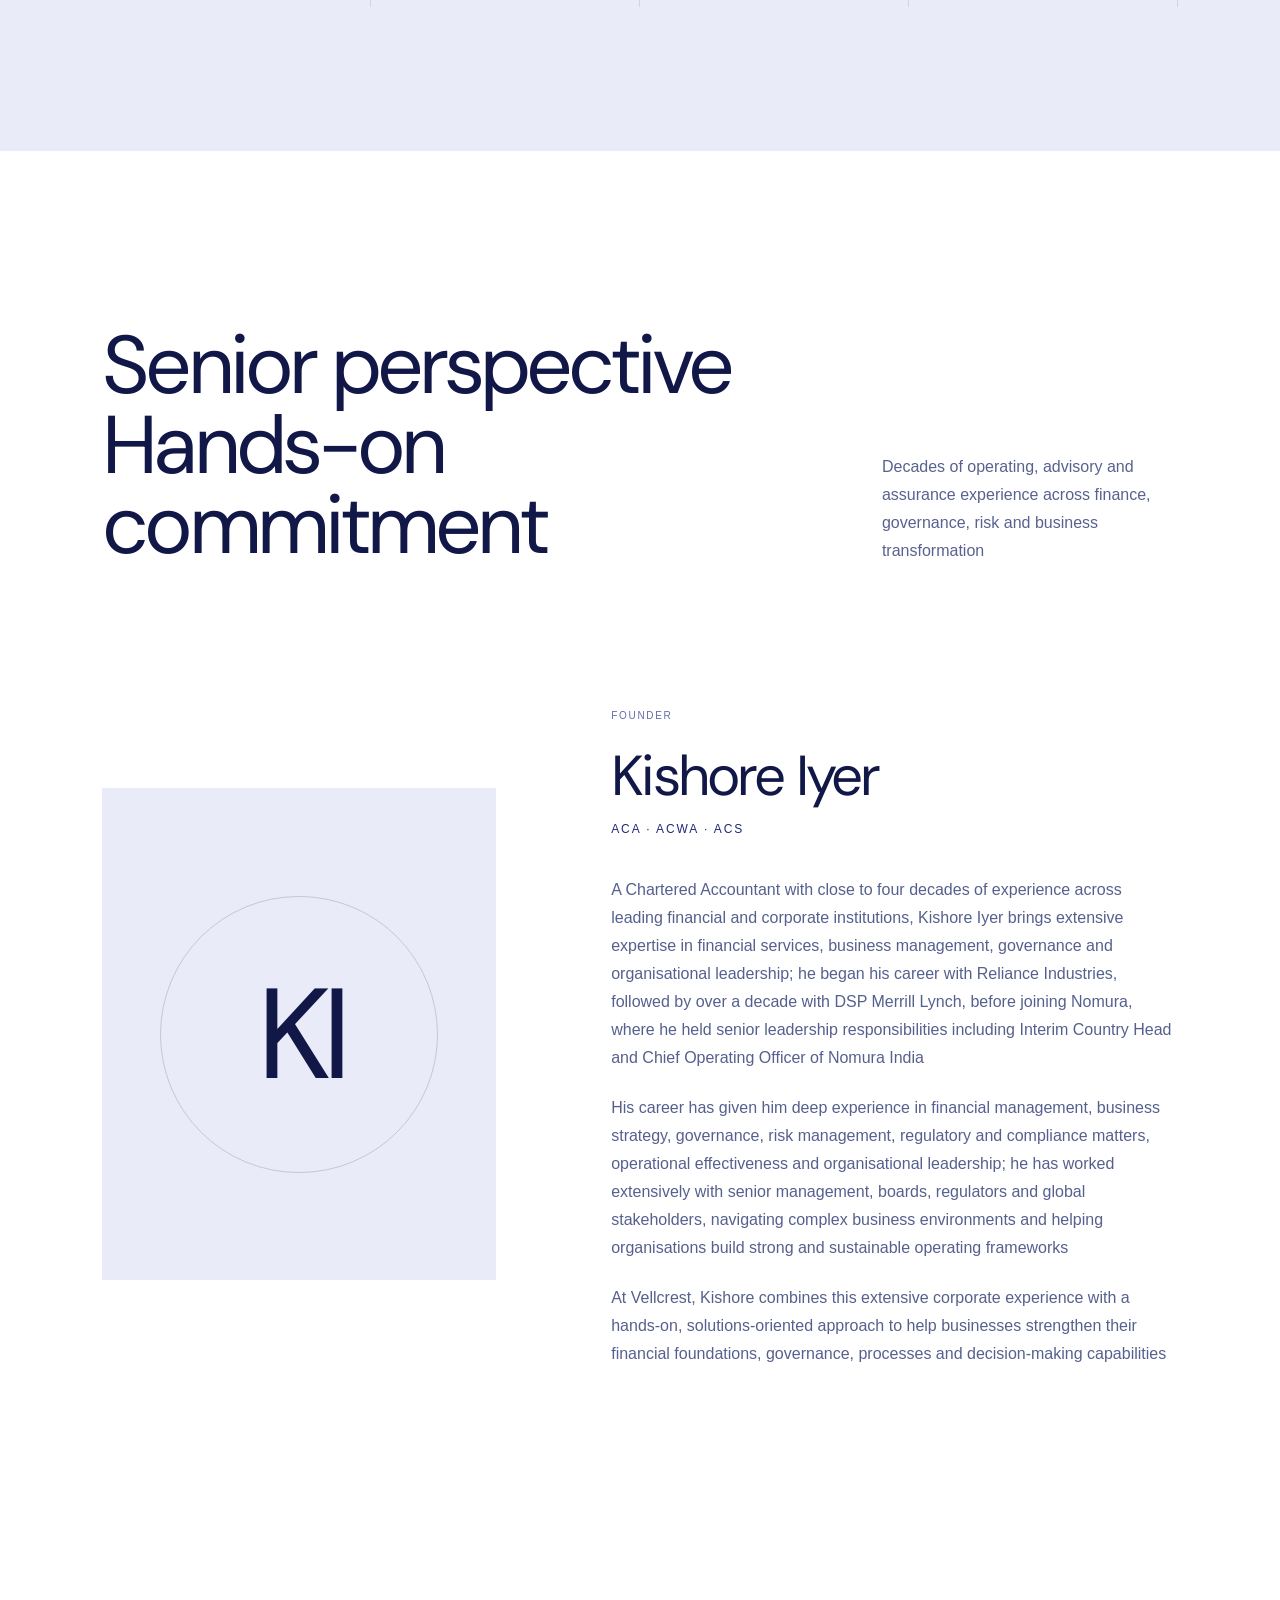
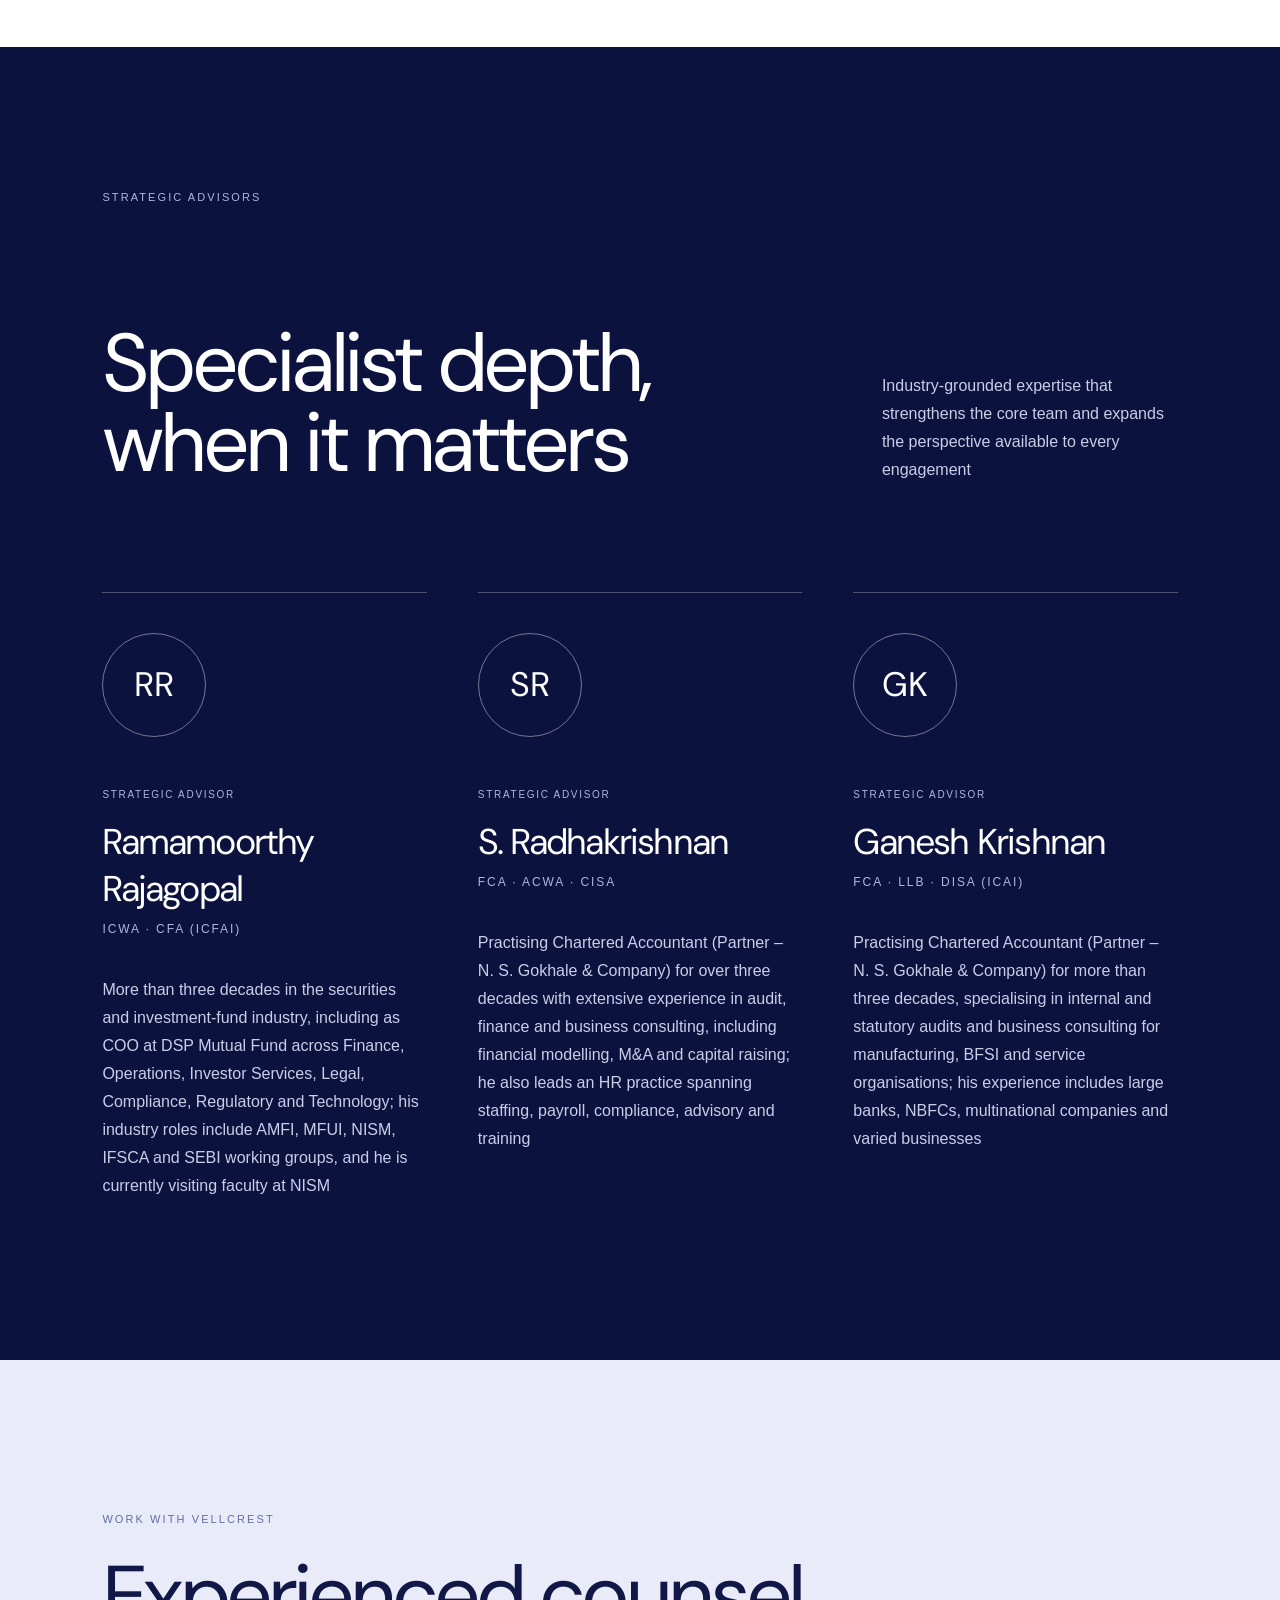
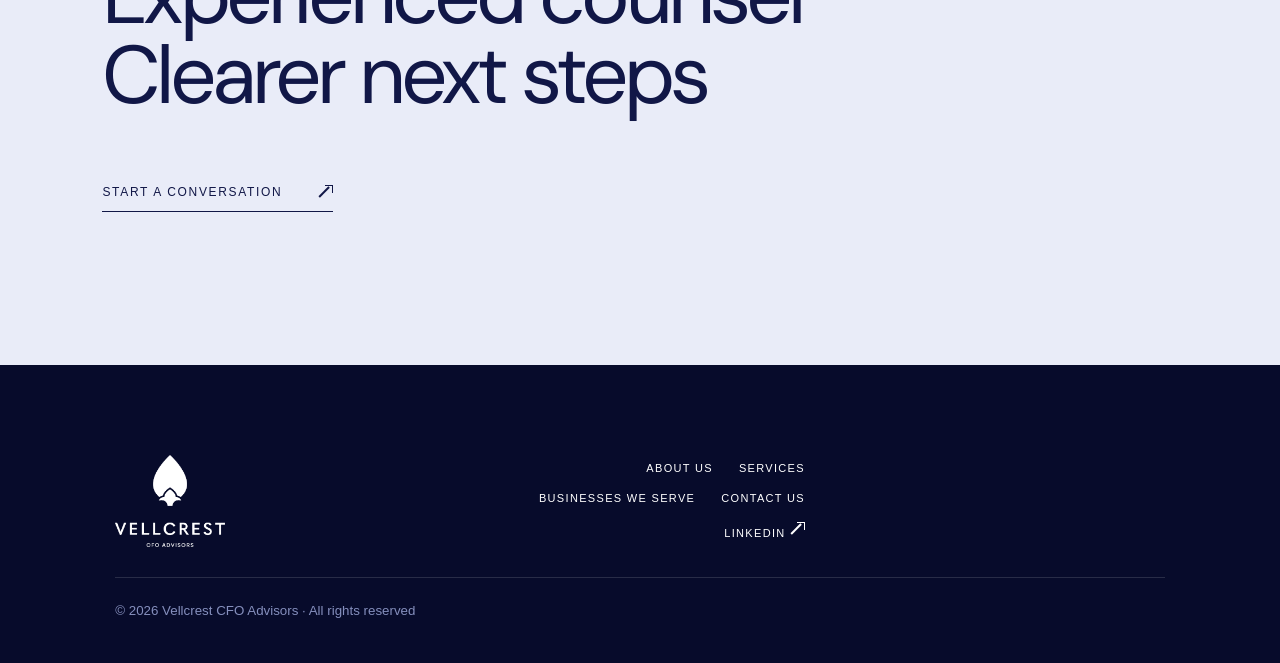
==== commit b56ae937: "Add files via upload" ====
--- a/about.html
+++ b/about.html
@@ -2,6 +2,9 @@
 <html lang="en">
   <head>
     <meta charset="utf-8" />
+    <meta http-equiv="Cache-Control" content="no-cache, no-store, must-revalidate" />
+    <meta http-equiv="Pragma" content="no-cache" />
+    <meta http-equiv="Expires" content="0" />
     <meta name="viewport" content="width=device-width,initial-scale=1" />
     <meta name="theme-color" content="#20287A" />
     <meta name="description" content="Meet the leadership and advisory team behind Vellcrest CFO Advisors." />
@@ -9,7 +12,7 @@
     <script>document.documentElement.classList.add("js");</script>
     <link rel="stylesheet" href="css/styles.css?v=20260807-15" />
     <link rel="stylesheet" href="css/about.css?v=20260922-mobile" />
-    <link rel="stylesheet" href="css/vellcrest.css?v=20260922-11" />
+    <link rel="stylesheet" href="css/vellcrest.css?v=20260922-22" />
   </head>
   <body class="about-page">
     <header class="header about-header">
@@ -66,14 +69,14 @@
         </div>
       </section>
 
-      <section class="about-cta"><p class="about-kicker">Work with Vellcrest</p><h2>Experienced counsel<br />Clearer next steps</h2><a href="index.html#contact">Start a conversation <span>↗︎</span></a></section>
+      <section class="about-cta"><p class="about-kicker">Work with Vellcrest</p><h2>Experienced counsel<br />Clearer next steps</h2><a href="index.html#contact">Start a conversation <span class="css-arrow" aria-hidden="true"></span></a></section>
     </main>
 
     <footer class="footer">
       <div class="footer-brand" aria-label="Vellcrest CFO Advisors"><img src="assets/images/vellcrest-logo-light.png" alt="Vellcrest CFO Advisors" /></div>
-      <nav aria-label="Footer navigation"><a href="about.html">About Us</a><a href="index.html#services">Services</a><a href="index.html#industries">Businesses We Serve</a><a href="index.html#contact">Contact Us</a><a href="#">LinkedIn <span class="text-arrow">↗︎</span></a></nav>
+      <nav aria-label="Footer navigation"><a href="about.html">About Us</a><a href="index.html#services">Services</a><a href="index.html#industries">Businesses We Serve</a><a href="index.html#contact">Contact Us</a><a href="#">LinkedIn <span class="css-arrow text-arrow" aria-hidden="true"></span></a></nav>
       <small>© <span id="year"></span> Vellcrest CFO Advisors · All rights reserved</small>
     </footer>
-    <script src="js/about.js?v=20260922-4" defer></script>
+    <script src="js/about.js?v=20260922-22" defer></script>
   </body>
 </html>
--- a/css/vellcrest.css
+++ b/css/vellcrest.css
@@ -355,6 +355,99 @@
   font-variant-emoji: text;
 }
 
+/* Draw arrows with CSS so deployed mobile browsers cannot substitute emoji
+   glyphs with coloured square backgrounds. */
+.css-arrow,
+.css-arrow-down,
+.css-icon-arrow {
+  position: relative;
+  display: inline-block;
+  flex: 0 0 auto;
+  background: transparent !important;
+  background-color: transparent !important;
+  background-image: none !important;
+  box-shadow: none !important;
+  text-shadow: none !important;
+  color: inherit;
+  font-size: 0 !important;
+  line-height: 0 !important;
+  appearance: none;
+  -webkit-appearance: none;
+}
+.css-arrow { width: 15px; height: 15px; }
+.css-arrow::before {
+  content: "";
+  position: absolute;
+  left: 1px;
+  bottom: 3px;
+  width: 14px;
+  height: 1.5px;
+  background: currentColor;
+  transform: rotate(-45deg);
+  transform-origin: left center;
+}
+.css-arrow::after {
+  content: "";
+  position: absolute;
+  top: 0;
+  right: 0;
+  width: 7px;
+  height: 7px;
+  border-top: 1.5px solid currentColor;
+  border-right: 1.5px solid currentColor;
+}
+.css-arrow-down { width: 12px; height: 18px; }
+.css-arrow-down::before {
+  content: "";
+  position: absolute;
+  top: 1px;
+  left: 5px;
+  width: 1.5px;
+  height: 15px;
+  background: currentColor;
+}
+.css-arrow-down::after {
+  content: "";
+  position: absolute;
+  left: 2px;
+  bottom: 1px;
+  width: 7px;
+  height: 7px;
+  border-right: 1.5px solid currentColor;
+  border-bottom: 1.5px solid currentColor;
+  transform: rotate(45deg);
+}
+.industry-list span i.css-icon-arrow::before {
+  content: "";
+  position: absolute;
+  left: 10px;
+  bottom: 10px;
+  width: 13px;
+  height: 1.5px;
+  background: currentColor;
+  transform: rotate(-45deg);
+  transform-origin: left center;
+}
+.industry-list span i.css-icon-arrow::after {
+  content: "";
+  position: absolute;
+  top: 9px;
+  right: 9px;
+  width: 6px;
+  height: 6px;
+  border-top: 1.5px solid currentColor;
+  border-right: 1.5px solid currentColor;
+}
+
+/* Equal copy height keeps all four delivery card numbers and titles aligned. */
+.delivery-grid article > p { min-height: 4.5em; }
+.delivery-grid article > b,
+.delivery-grid article > h3,
+.delivery-grid article > p {
+  animation: none !important;
+  transform: none !important;
+}
+
 @media (max-width: 800px) {
   .overlay nav a { font-size: clamp(35px, 10.5vw, 43px) !important; line-height: 1.02; }
 
@@ -431,4 +524,5 @@
   .contact-section button span,
   .footer .text-arrow { color: #fff !important; }
   .about-cta a span { color: var(--vellcrest) !important; }
-}
+  .delivery-grid article > p { min-height: 0; }
+}
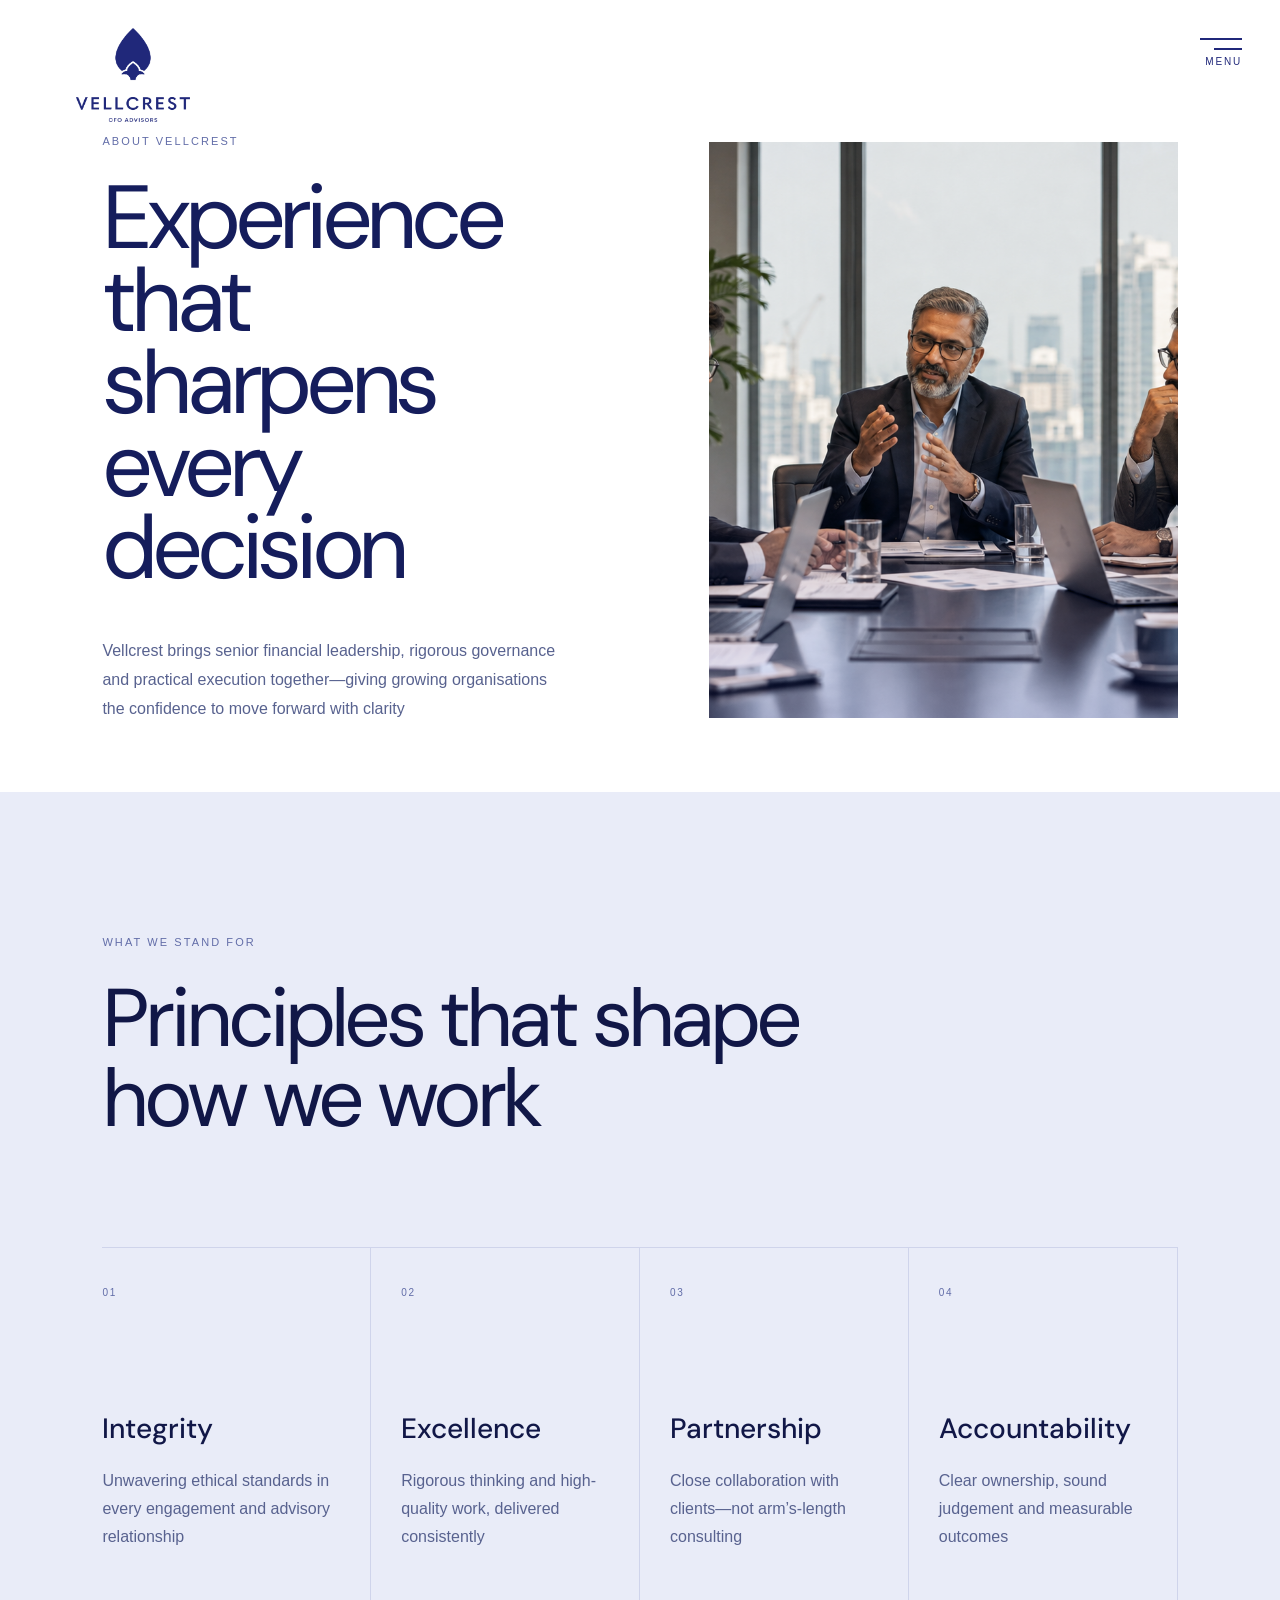
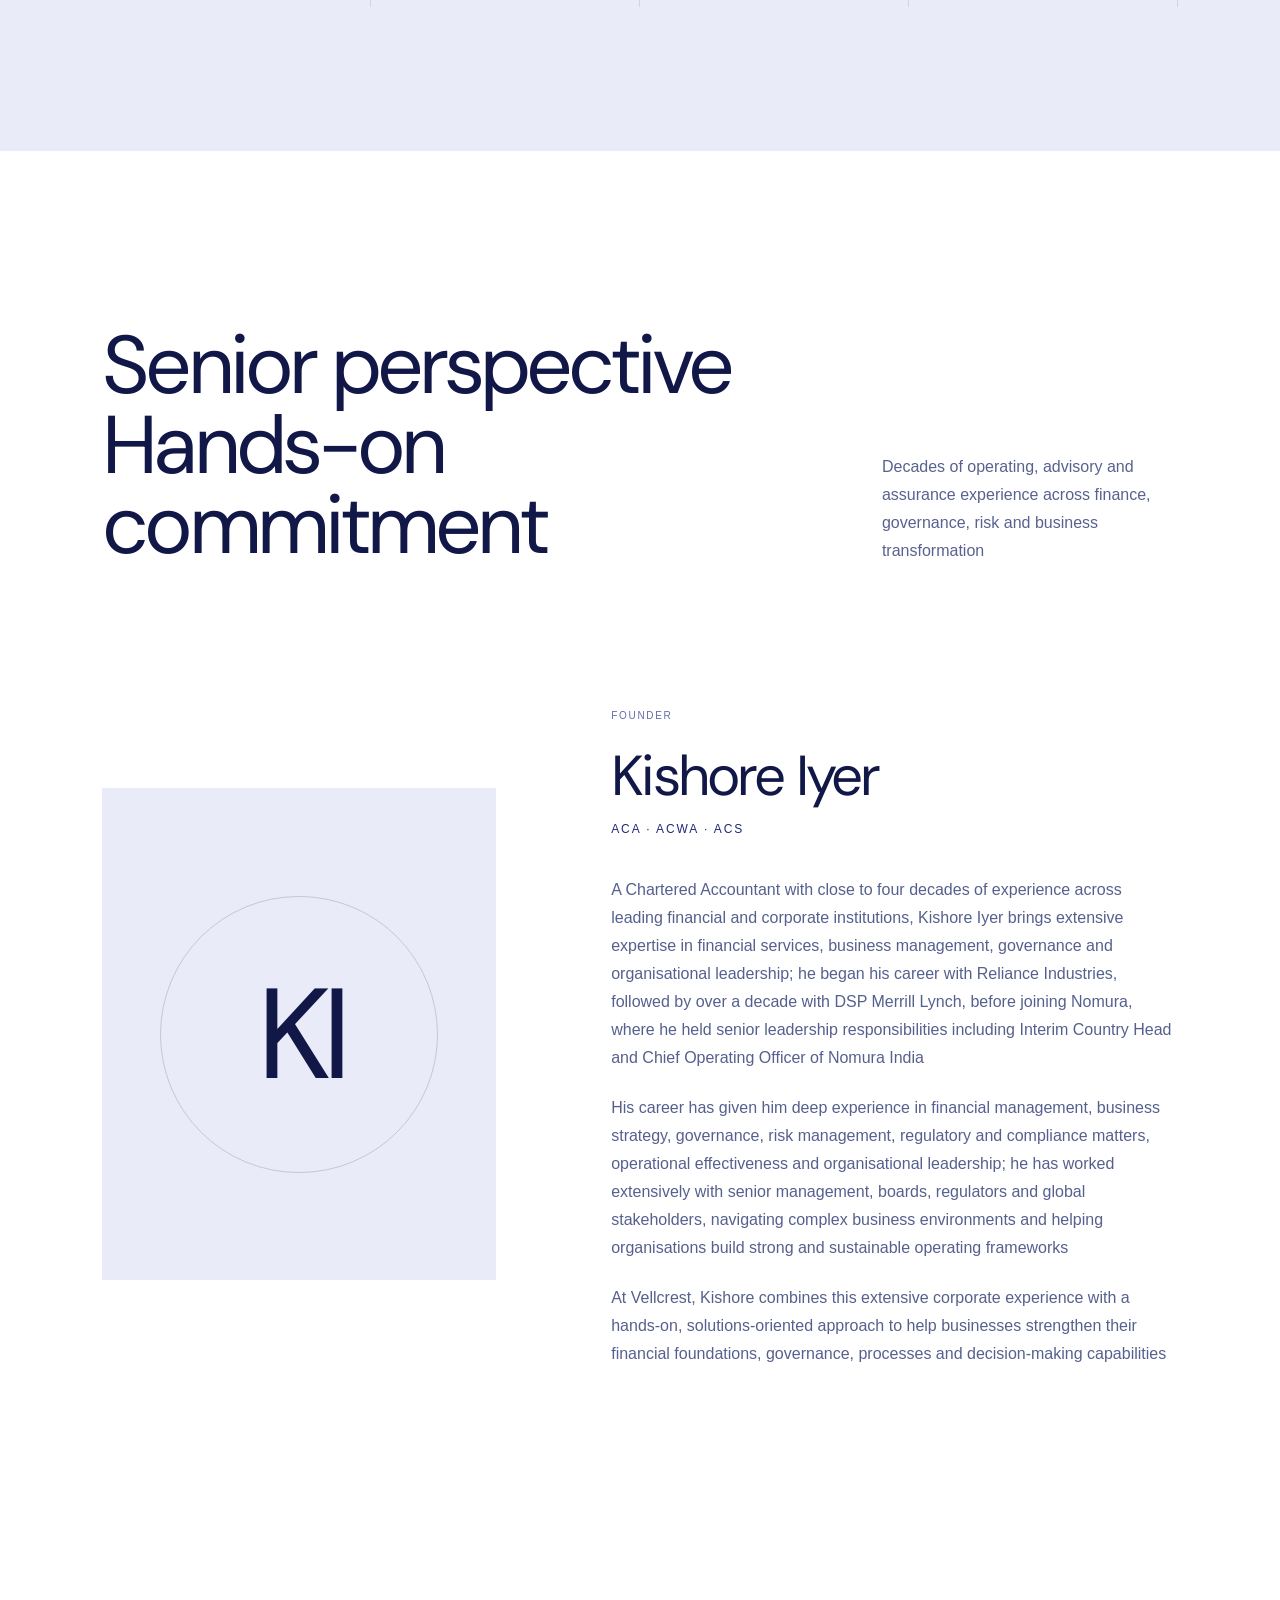
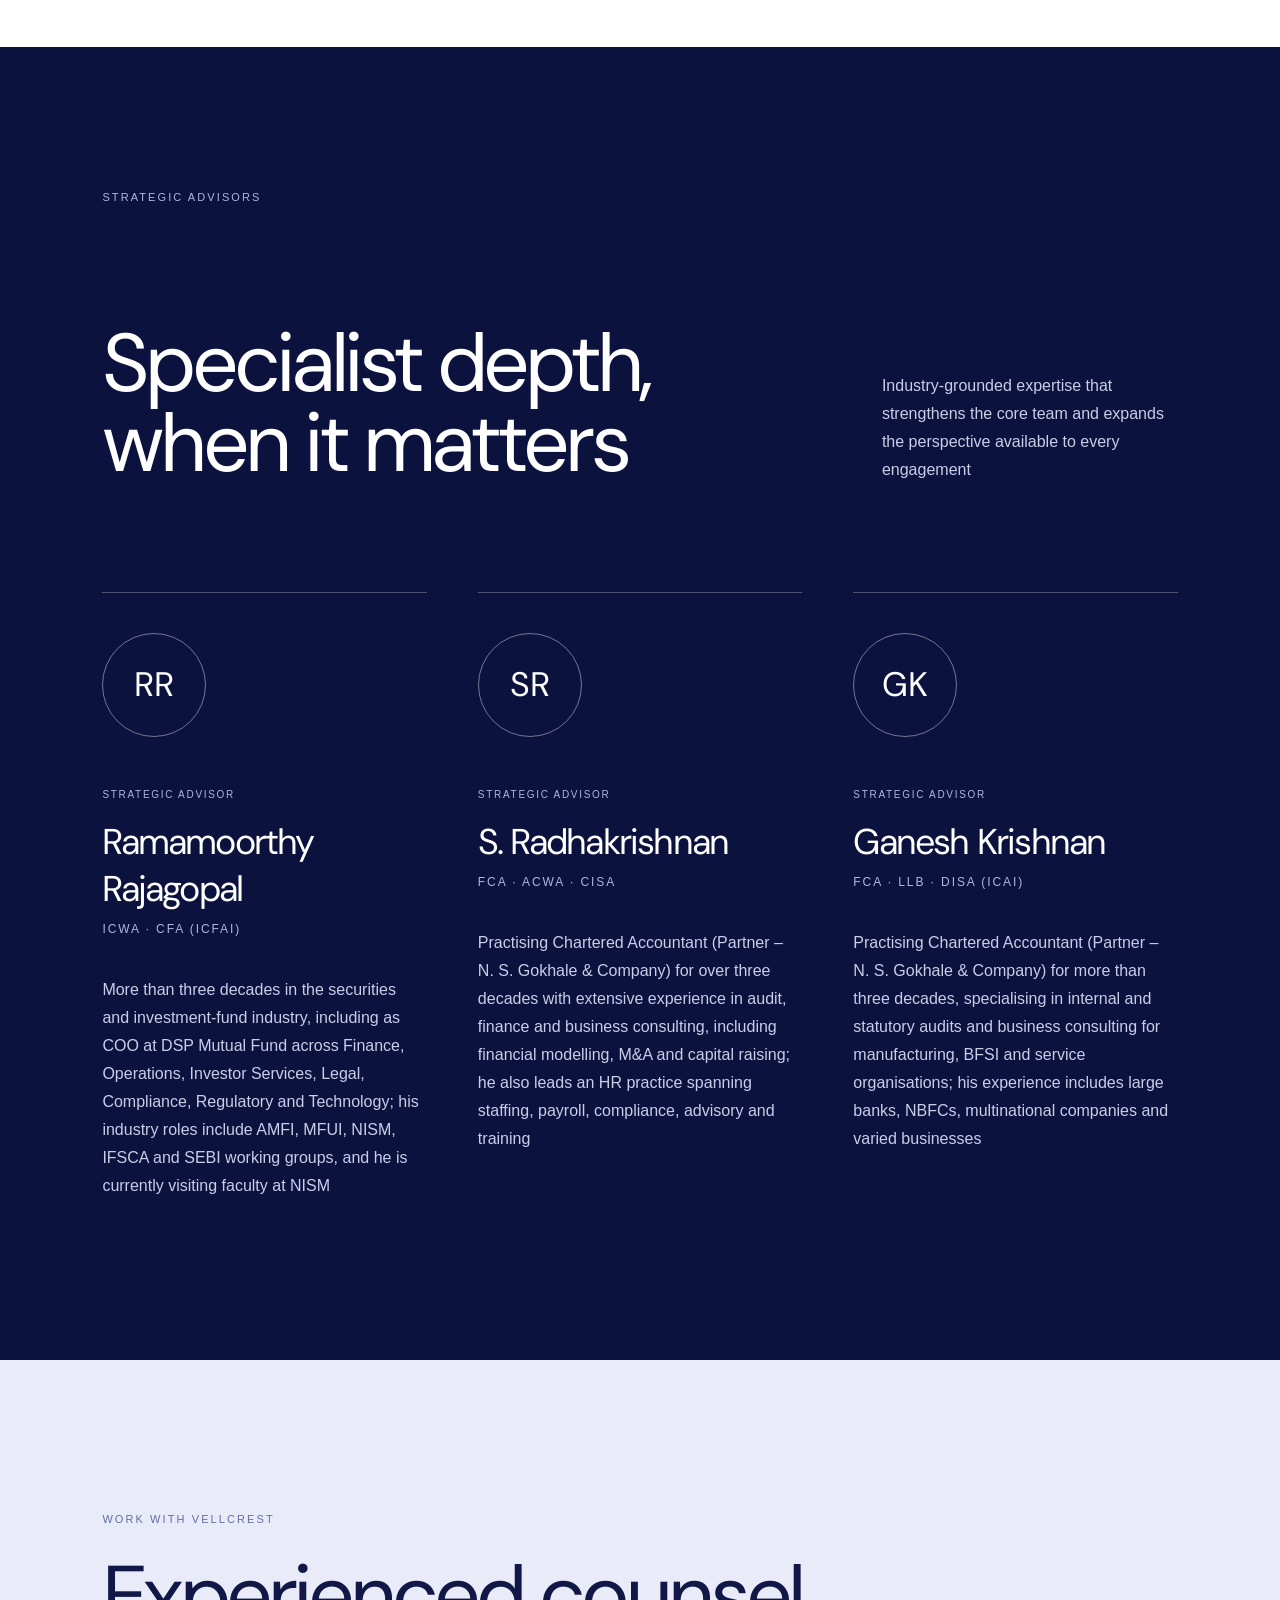
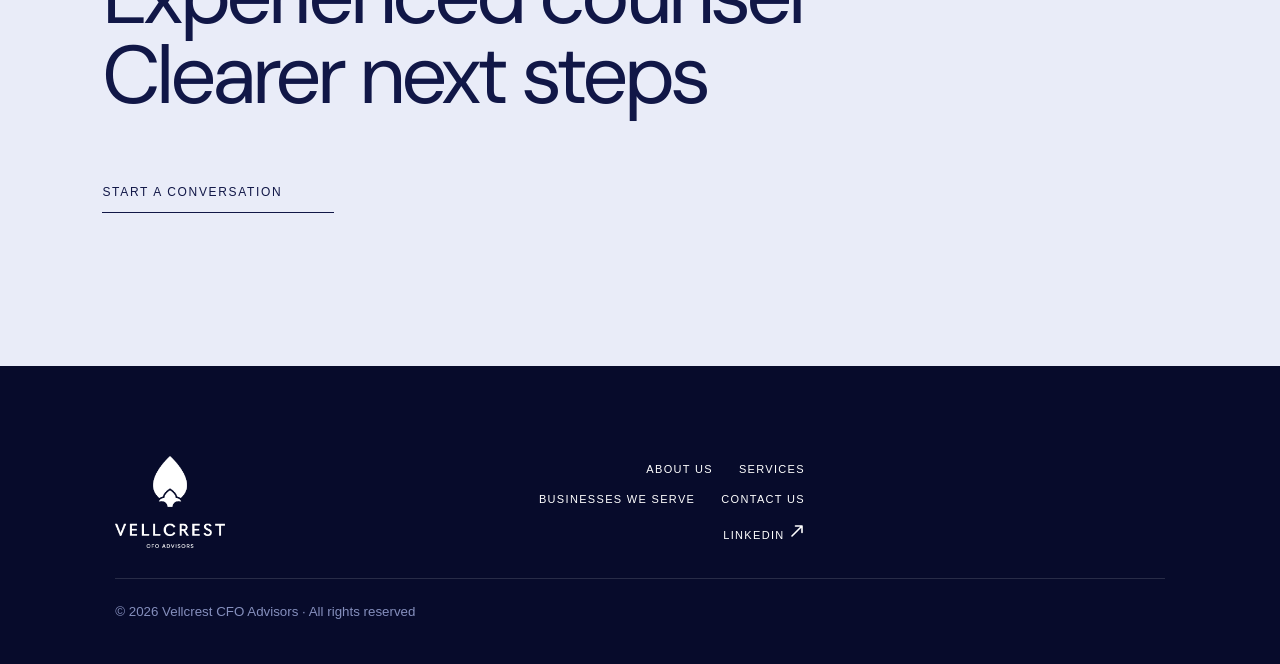
==== commit a2385260: "Add files via upload" ====
--- a/about.html
+++ b/about.html
@@ -12,7 +12,7 @@
     <script>document.documentElement.classList.add("js");</script>
     <link rel="stylesheet" href="css/styles.css?v=20260807-15" />
     <link rel="stylesheet" href="css/about.css?v=20260922-mobile" />
-    <link rel="stylesheet" href="css/vellcrest.css?v=20260922-22" />
+    <link rel="stylesheet" href="css/vellcrest.css?v=20260922-23" />
   </head>
   <body class="about-page">
     <header class="header about-header">
@@ -77,6 +77,6 @@
       <nav aria-label="Footer navigation"><a href="about.html">About Us</a><a href="index.html#services">Services</a><a href="index.html#industries">Businesses We Serve</a><a href="index.html#contact">Contact Us</a><a href="#">LinkedIn <span class="css-arrow text-arrow" aria-hidden="true"></span></a></nav>
       <small>© <span id="year"></span> Vellcrest CFO Advisors · All rights reserved</small>
     </footer>
-    <script src="js/about.js?v=20260922-22" defer></script>
+    <script src="js/about.js?v=20260922-23" defer></script>
   </body>
 </html>
--- a/css/vellcrest.css
+++ b/css/vellcrest.css
@@ -355,88 +355,59 @@
   font-variant-emoji: text;
 }
 
-/* Draw arrows with CSS so deployed mobile browsers cannot substitute emoji
-   glyphs with coloured square backgrounds. */
+/* Single-shape vector arrows: no font glyphs, emoji substitution or coloured
+   mobile-browser boxes. The mask inherits the surrounding text colour. */
 .css-arrow,
 .css-arrow-down,
 .css-icon-arrow {
-  position: relative;
   display: inline-block;
   flex: 0 0 auto;
-  background: transparent !important;
-  background-color: transparent !important;
+  background-color: currentColor !important;
   background-image: none !important;
   box-shadow: none !important;
   text-shadow: none !important;
-  color: inherit;
   font-size: 0 !important;
   line-height: 0 !important;
   appearance: none;
   -webkit-appearance: none;
-}
-.css-arrow { width: 15px; height: 15px; }
-.css-arrow::before {
-  content: "";
-  position: absolute;
-  left: 1px;
-  bottom: 3px;
+  -webkit-mask-repeat: no-repeat;
+  mask-repeat: no-repeat;
+  -webkit-mask-position: center;
+  mask-position: center;
+  -webkit-mask-size: contain;
+  mask-size: contain;
+}
+.css-arrow {
+  width: 16px;
+  height: 16px;
+  -webkit-mask-image: url("data:image/svg+xml,%3Csvg xmlns='http://www.w3.org/2000/svg' viewBox='0 0 16 16'%3E%3Cpath d='M3 13L13 3M6.5 3H13V9.5' fill='none' stroke='black' stroke-width='1.6' stroke-linecap='round' stroke-linejoin='round'/%3E%3C/svg%3E");
+  mask-image: url("data:image/svg+xml,%3Csvg xmlns='http://www.w3.org/2000/svg' viewBox='0 0 16 16'%3E%3Cpath d='M3 13L13 3M6.5 3H13V9.5' fill='none' stroke='black' stroke-width='1.6' stroke-linecap='round' stroke-linejoin='round'/%3E%3C/svg%3E");
+}
+.css-arrow-down {
   width: 14px;
-  height: 1.5px;
-  background: currentColor;
-  transform: rotate(-45deg);
-  transform-origin: left center;
-}
-.css-arrow::after {
-  content: "";
-  position: absolute;
-  top: 0;
-  right: 0;
-  width: 7px;
-  height: 7px;
-  border-top: 1.5px solid currentColor;
-  border-right: 1.5px solid currentColor;
-}
-.css-arrow-down { width: 12px; height: 18px; }
-.css-arrow-down::before {
-  content: "";
-  position: absolute;
-  top: 1px;
-  left: 5px;
-  width: 1.5px;
-  height: 15px;
-  background: currentColor;
-}
-.css-arrow-down::after {
-  content: "";
-  position: absolute;
-  left: 2px;
-  bottom: 1px;
-  width: 7px;
-  height: 7px;
-  border-right: 1.5px solid currentColor;
-  border-bottom: 1.5px solid currentColor;
-  transform: rotate(45deg);
+  height: 18px;
+  -webkit-mask-image: url("data:image/svg+xml,%3Csvg xmlns='http://www.w3.org/2000/svg' viewBox='0 0 14 18'%3E%3Cpath d='M7 1.5V16M2.5 11.5L7 16L11.5 11.5' fill='none' stroke='black' stroke-width='1.5' stroke-linecap='round' stroke-linejoin='round'/%3E%3C/svg%3E");
+  mask-image: url("data:image/svg+xml,%3Csvg xmlns='http://www.w3.org/2000/svg' viewBox='0 0 14 18'%3E%3Cpath d='M7 1.5V16M2.5 11.5L7 16L11.5 11.5' fill='none' stroke='black' stroke-width='1.5' stroke-linecap='round' stroke-linejoin='round'/%3E%3C/svg%3E");
+}
+.industry-list span i.css-icon-arrow {
+  position: relative;
+  background: transparent !important;
+  -webkit-mask-image: none;
+  mask-image: none;
 }
 .industry-list span i.css-icon-arrow::before {
   content: "";
   position: absolute;
-  left: 10px;
-  bottom: 10px;
-  width: 13px;
-  height: 1.5px;
+  inset: 0;
   background: currentColor;
-  transform: rotate(-45deg);
-  transform-origin: left center;
-}
-.industry-list span i.css-icon-arrow::after {
-  content: "";
-  position: absolute;
-  top: 9px;
-  right: 9px;
-  width: 6px;
-  height: 6px;
-  border-top: 1.5px solid currentColor;
-  border-right: 1.5px solid currentColor;
+  -webkit-mask-image: url("data:image/svg+xml,%3Csvg xmlns='http://www.w3.org/2000/svg' viewBox='0 0 16 16'%3E%3Cpath d='M3 13L13 3M6.5 3H13V9.5' fill='none' stroke='black' stroke-width='1.6' stroke-linecap='round' stroke-linejoin='round'/%3E%3C/svg%3E");
+  mask-image: url("data:image/svg+xml,%3Csvg xmlns='http://www.w3.org/2000/svg' viewBox='0 0 16 16'%3E%3Cpath d='M3 13L13 3M6.5 3H13V9.5' fill='none' stroke='black' stroke-width='1.6' stroke-linecap='round' stroke-linejoin='round'/%3E%3C/svg%3E");
+  -webkit-mask-repeat: no-repeat;
+  mask-repeat: no-repeat;
+  -webkit-mask-position: center;
+  mask-position: center;
+  -webkit-mask-size: 16px 16px;
+  mask-size: 16px 16px;
 }
 
 /* Equal copy height keeps all four delivery card numbers and titles aligned. */
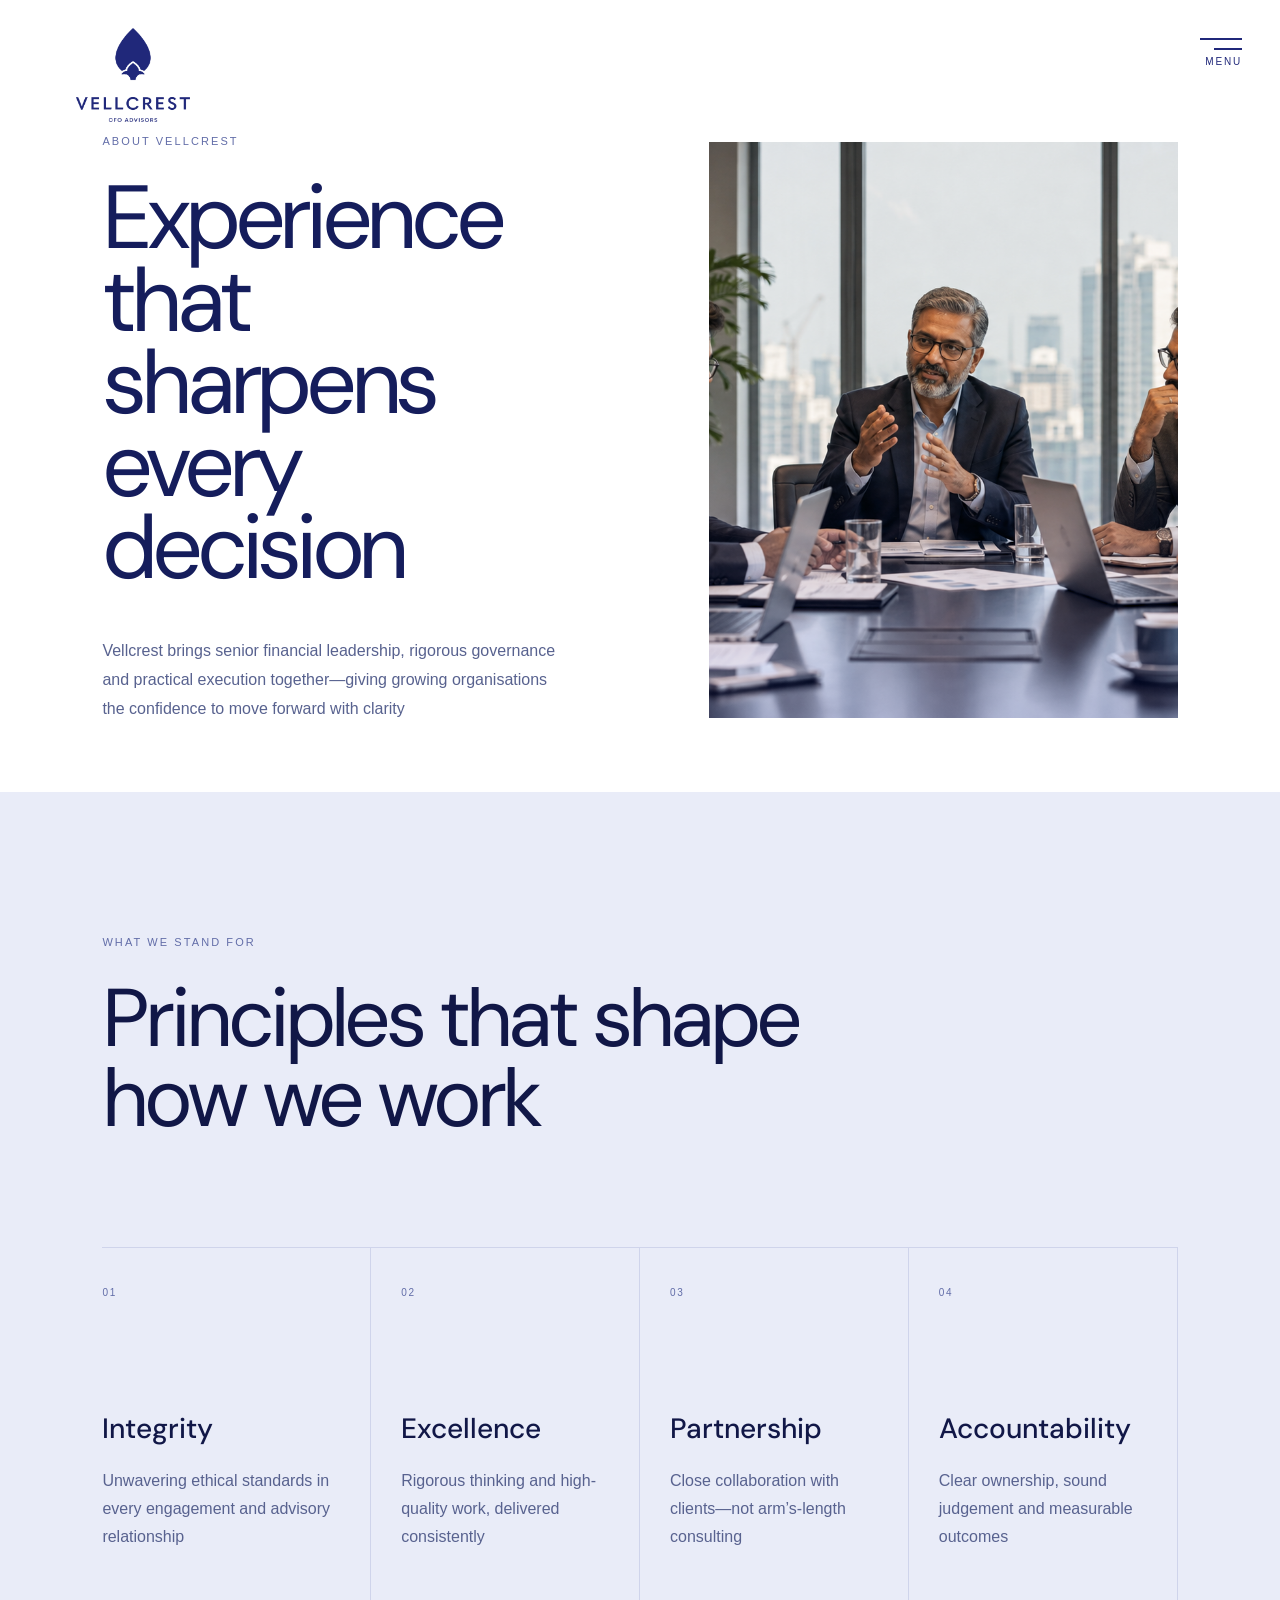
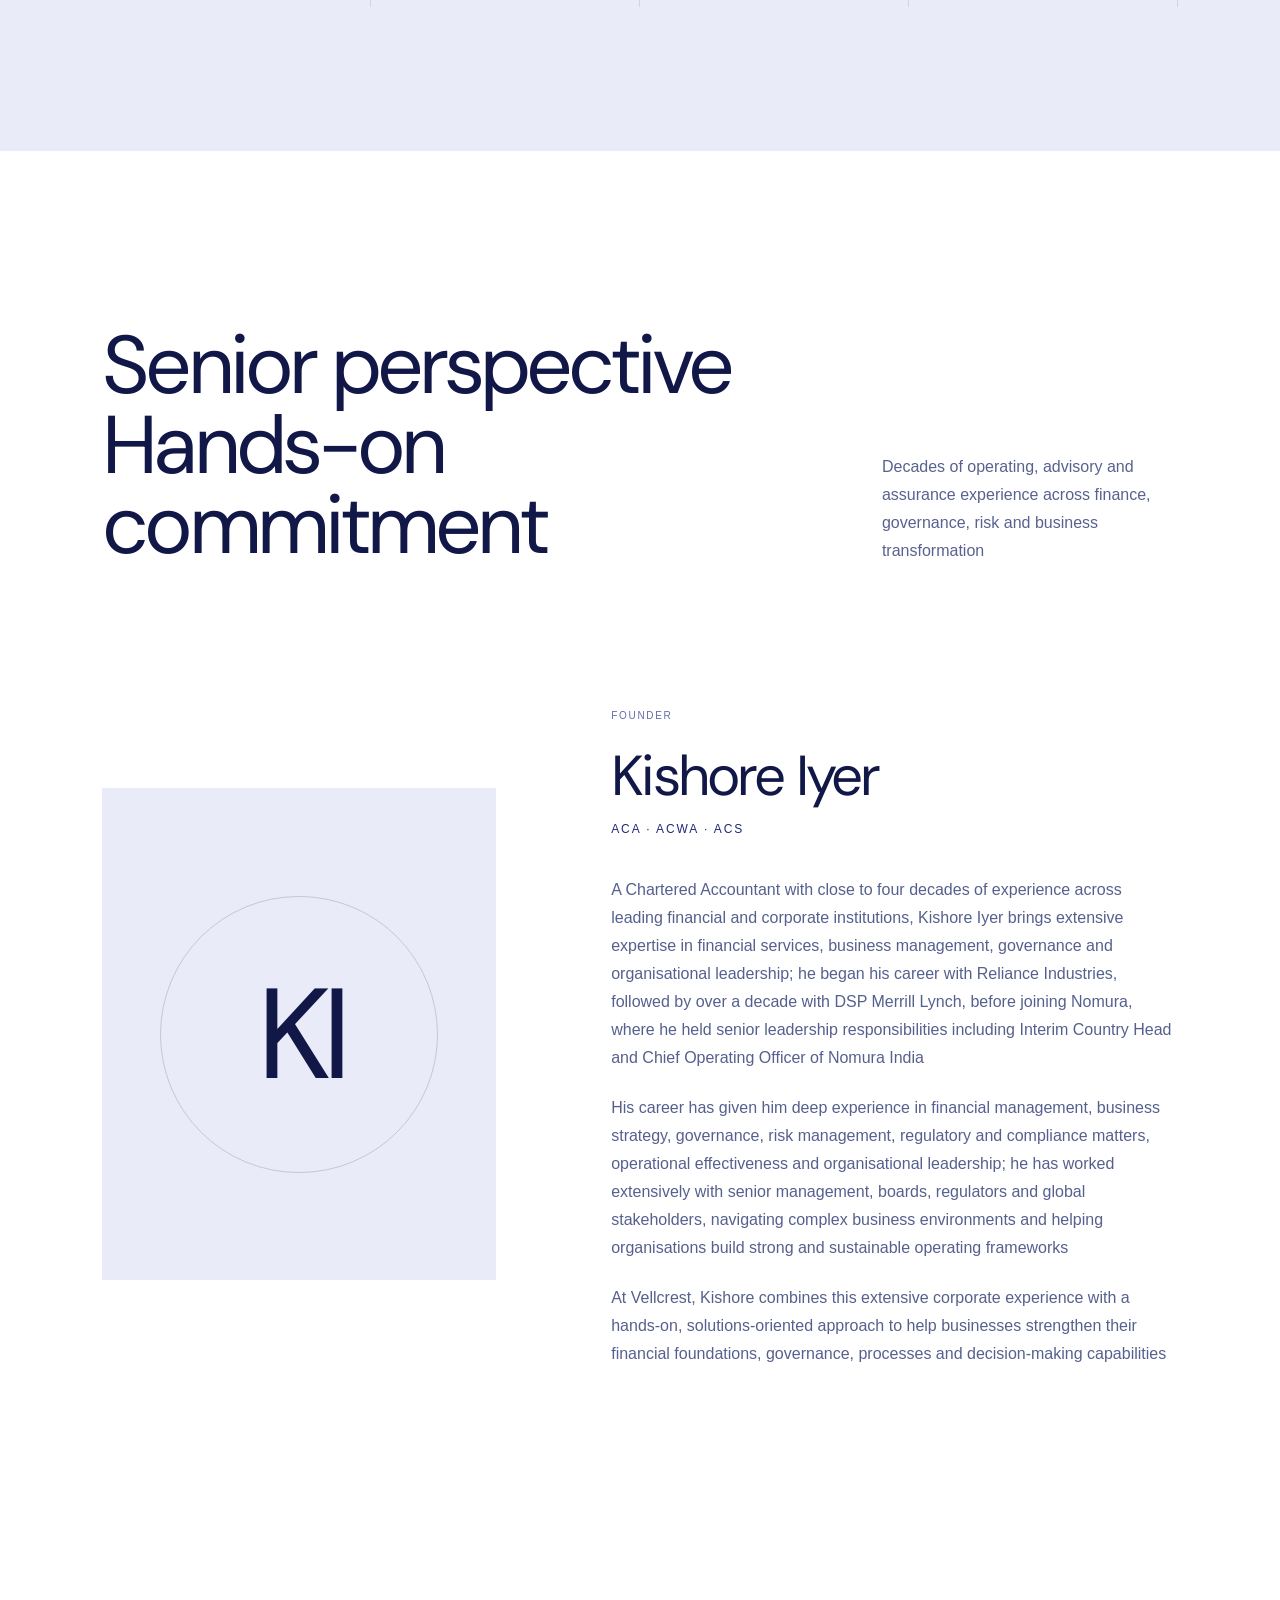
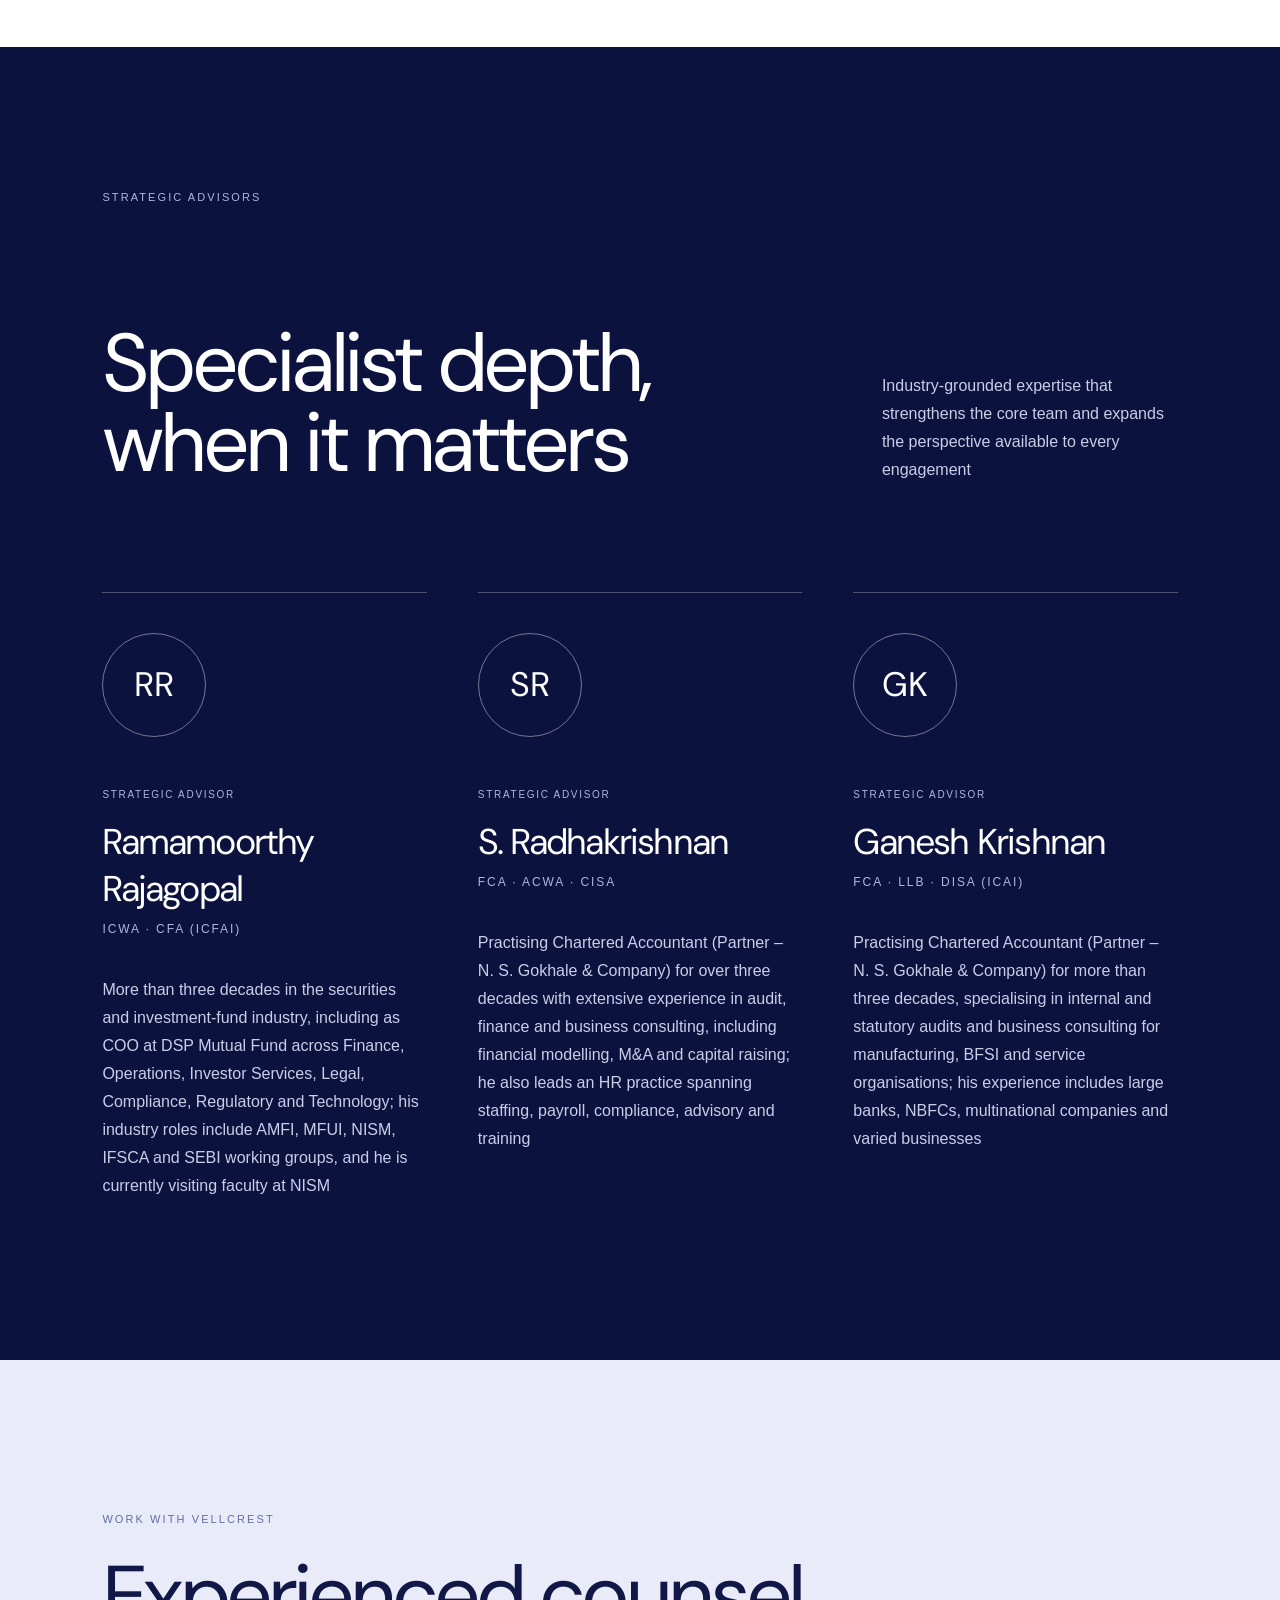
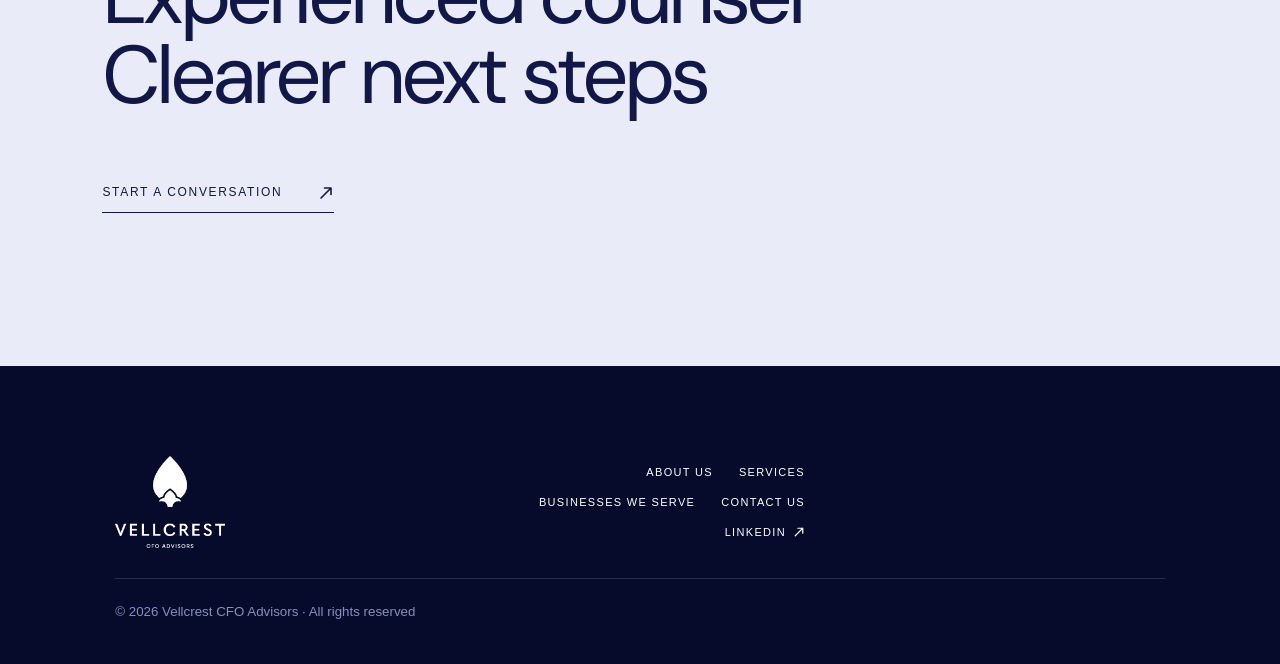
==== commit 145ac170: "Add files via upload" ====
--- a/about.html
+++ b/about.html
@@ -12,7 +12,7 @@
     <script>document.documentElement.classList.add("js");</script>
     <link rel="stylesheet" href="css/styles.css?v=20260807-15" />
     <link rel="stylesheet" href="css/about.css?v=20260922-mobile" />
-    <link rel="stylesheet" href="css/vellcrest.css?v=20260922-23" />
+    <link rel="stylesheet" href="css/vellcrest.css?v=20260922-24" />
   </head>
   <body class="about-page">
     <header class="header about-header">
--- a/css/vellcrest.css
+++ b/css/vellcrest.css
@@ -63,7 +63,11 @@
   letter-spacing: -.055em;
   font-weight: 300;
 }
-.home-image-hero .exp a { color: #fff; }
+.home-image-hero .exp a { color: #fff; border-bottom: 0; padding-bottom: 0; align-items: center; }
+.home-image-hero .exp a .link-label {
+  padding-bottom: 10px;
+  border-bottom: 1px solid #ffffff80;
+}
 .home-image-hero .image-scroll-cue {
   opacity: 1;
   transform: translate(-50%, 0);
@@ -143,14 +147,19 @@
   align-items: center;
   gap: 24px;
   margin-top: 28px;
-  padding-bottom: 7px;
-  border-bottom: 1px solid currentColor;
+  padding-bottom: 0;
+  border-bottom: 0;
   color: inherit;
   font-size: 10px;
   letter-spacing: .15em;
   text-transform: uppercase;
 }
-.card-link span { font-size: 14px; }
+.card-link .card-link-label {
+  padding-bottom: 7px;
+  border-bottom: 1px solid currentColor;
+  font-size: inherit;
+}
+.card-link .css-arrow { font-size: 0 !important; }
 .service-card-link { cursor: pointer; }
 .service-card-link:focus-visible { outline: 3px solid var(--soft-blue); outline-offset: 4px; }
 .expertise-group.compact .service-list-card {
@@ -270,6 +279,16 @@
 .footer { background: #070b2b; }
 .footer > p { color: #adb5dc; }
 .footer small { color: #858fbd; }
+.footer > nav a {
+  display: inline-flex;
+  align-items: center;
+  gap: 7px;
+}
+.footer .text-arrow {
+  width: 12px;
+  height: 12px;
+  vertical-align: middle;
+}
 
 .about-page,
 .people-section { background: #fff; color: var(--ink); }
@@ -358,8 +377,7 @@
 /* Single-shape vector arrows: no font glyphs, emoji substitution or coloured
    mobile-browser boxes. The mask inherits the surrounding text colour. */
 .css-arrow,
-.css-arrow-down,
-.css-icon-arrow {
+.css-arrow-down {
   display: inline-block;
   flex: 0 0 auto;
   background-color: currentColor !important;
@@ -389,13 +407,21 @@
   -webkit-mask-image: url("data:image/svg+xml,%3Csvg xmlns='http://www.w3.org/2000/svg' viewBox='0 0 14 18'%3E%3Cpath d='M7 1.5V16M2.5 11.5L7 16L11.5 11.5' fill='none' stroke='black' stroke-width='1.5' stroke-linecap='round' stroke-linejoin='round'/%3E%3C/svg%3E");
   mask-image: url("data:image/svg+xml,%3Csvg xmlns='http://www.w3.org/2000/svg' viewBox='0 0 14 18'%3E%3Cpath d='M7 1.5V16M2.5 11.5L7 16L11.5 11.5' fill='none' stroke='black' stroke-width='1.5' stroke-linecap='round' stroke-linejoin='round'/%3E%3C/svg%3E");
 }
-.industry-list span i.css-icon-arrow {
+.exp a .css-arrow,
+.card-link .css-arrow,
+.contact-section button .css-arrow,
+.about-cta a .css-arrow,
+.service-cta a .css-arrow,
+.footer .text-arrow {
+  background-color: currentColor !important;
+}
+.css-icon-arrow {
   position: relative;
   background: transparent !important;
   -webkit-mask-image: none;
   mask-image: none;
 }
-.industry-list span i.css-icon-arrow::before {
+.css-icon-arrow::before {
   content: "";
   position: absolute;
   inset: 0;
@@ -427,12 +453,22 @@
     background-position: center center;
     background-size: cover;
   }
-  .home-image-hero .exp { bottom: 9vh; }
+  .home-image-hero .exp { bottom: 13vh; }
   .home-image-hero .exp h1 { font-size: clamp(36px, 10.5vw, 49px) !important; line-height: 1; }
 
   .statement-reveal .frame.statement {
-    padding: 154px 24px 64px;
+    height: 100svh;
+    min-height: 0;
+    padding: 132px 24px 32px;
     align-items: flex-start;
+    overflow: hidden;
+    box-sizing: border-box;
+  }
+  .statement-reveal .statement-grid {
+    height: 100%;
+    min-height: 0;
+    grid-template-rows: auto minmax(180px, 1fr);
+    gap: 24px;
   }
   .statement h2,
   .service-intro h2,
@@ -445,7 +481,7 @@
   }
   .statement h2 { margin-top: 0 !important; }
   .statement-copy > p { margin-top: 28px; font-size: 14px; line-height: 1.65; }
-  .advisory-slideshow { min-height: 320px; margin-top: 34px; }
+  .advisory-slideshow { min-height: 0; height: 100%; margin-top: 0; }
 
   .service-intro {
     padding: 150px 24px 92px !important;
@@ -496,4 +532,12 @@
   .footer .text-arrow { color: #fff !important; }
   .about-cta a span { color: var(--vellcrest) !important; }
   .delivery-grid article > p { min-height: 0; }
-}
+
+  .image-scroll-cue {
+    left: auto !important;
+    right: 24px;
+    bottom: 24px !important;
+    transform: none !important;
+  }
+  .image-scroll-cue > span { display: none; }
+}
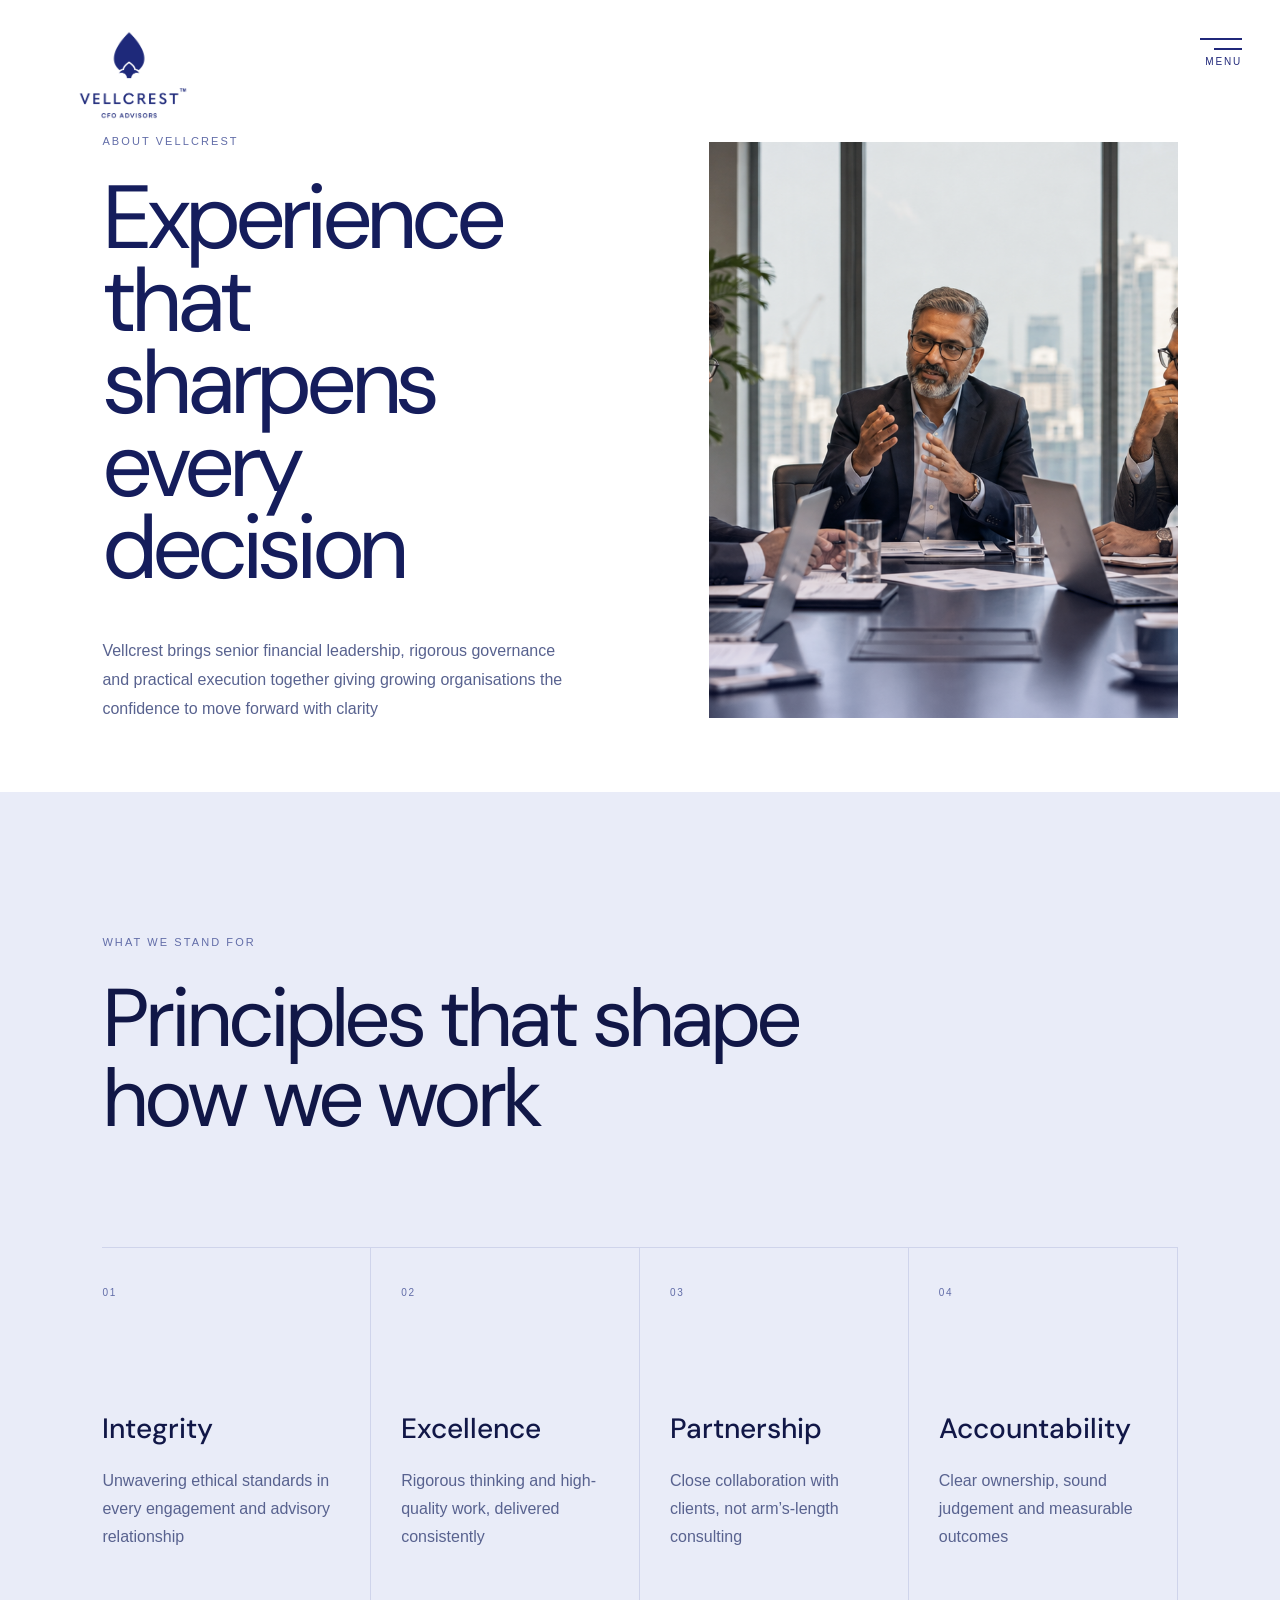
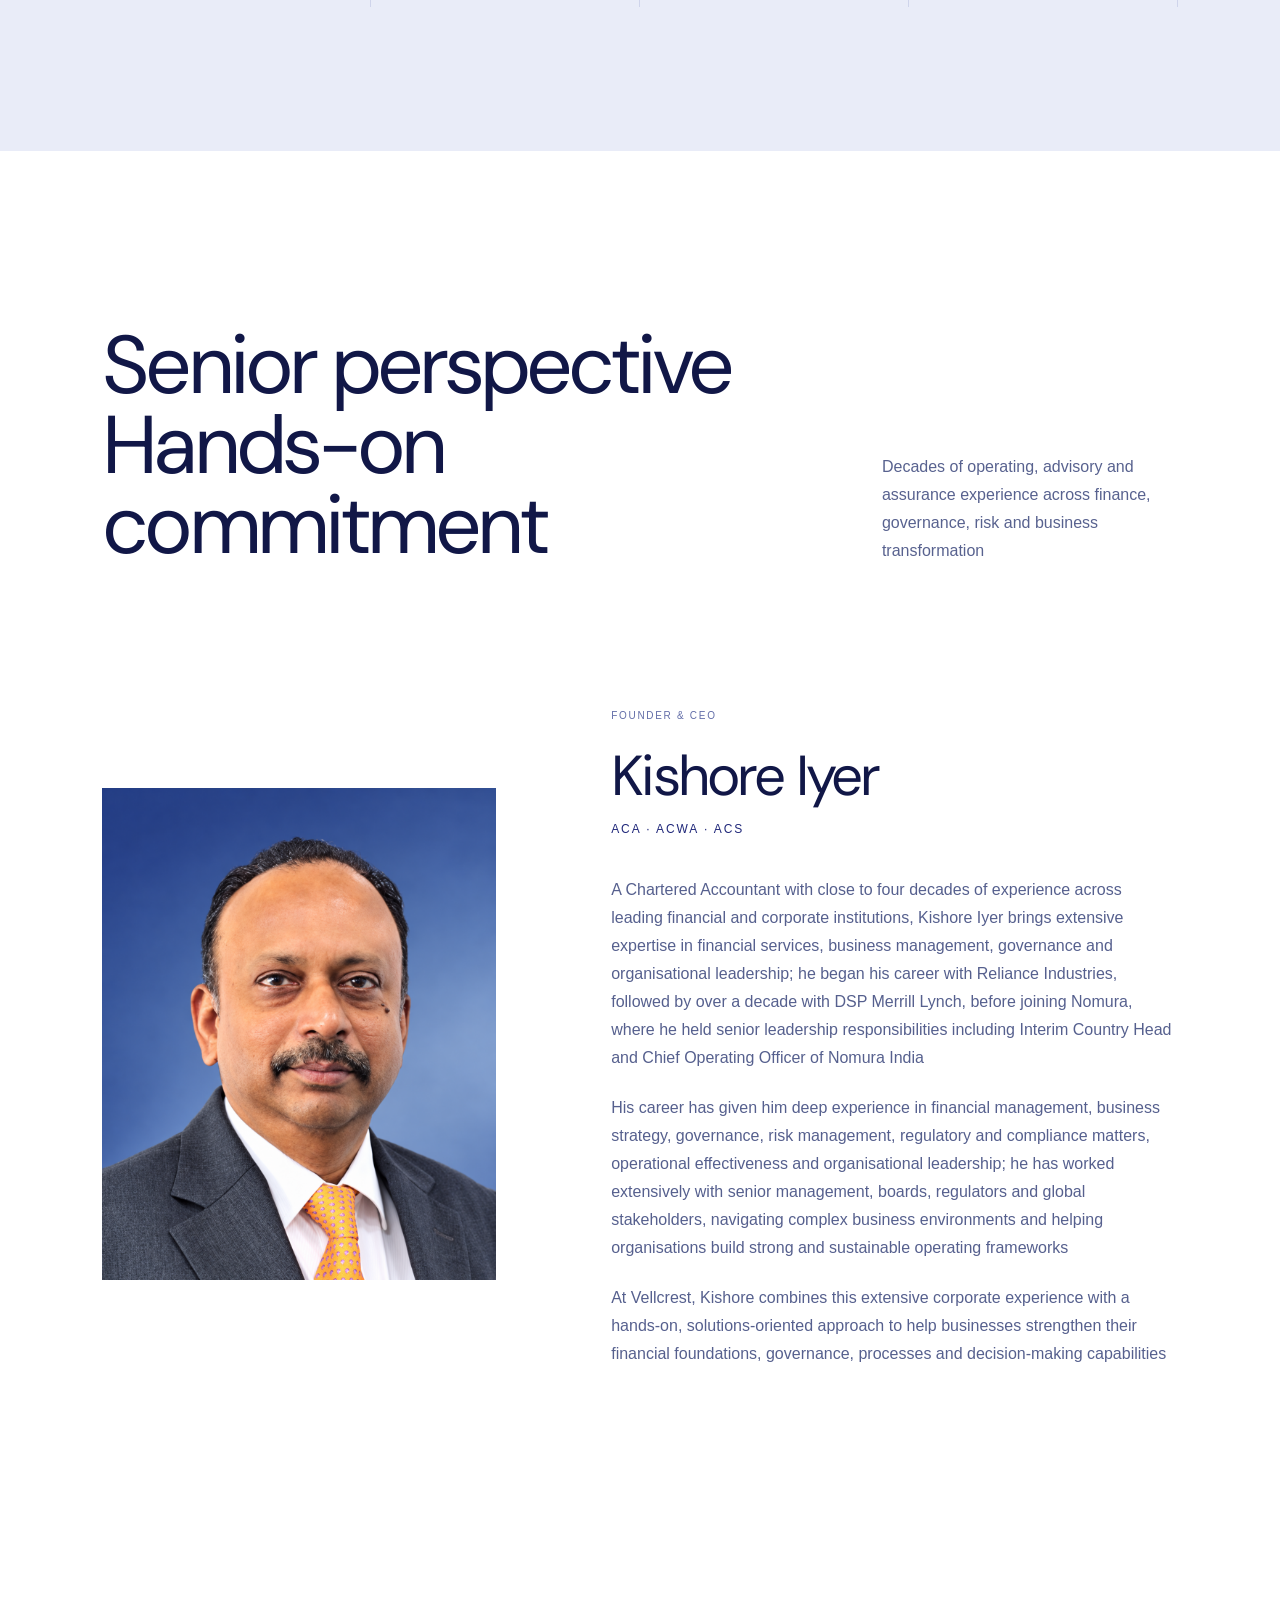
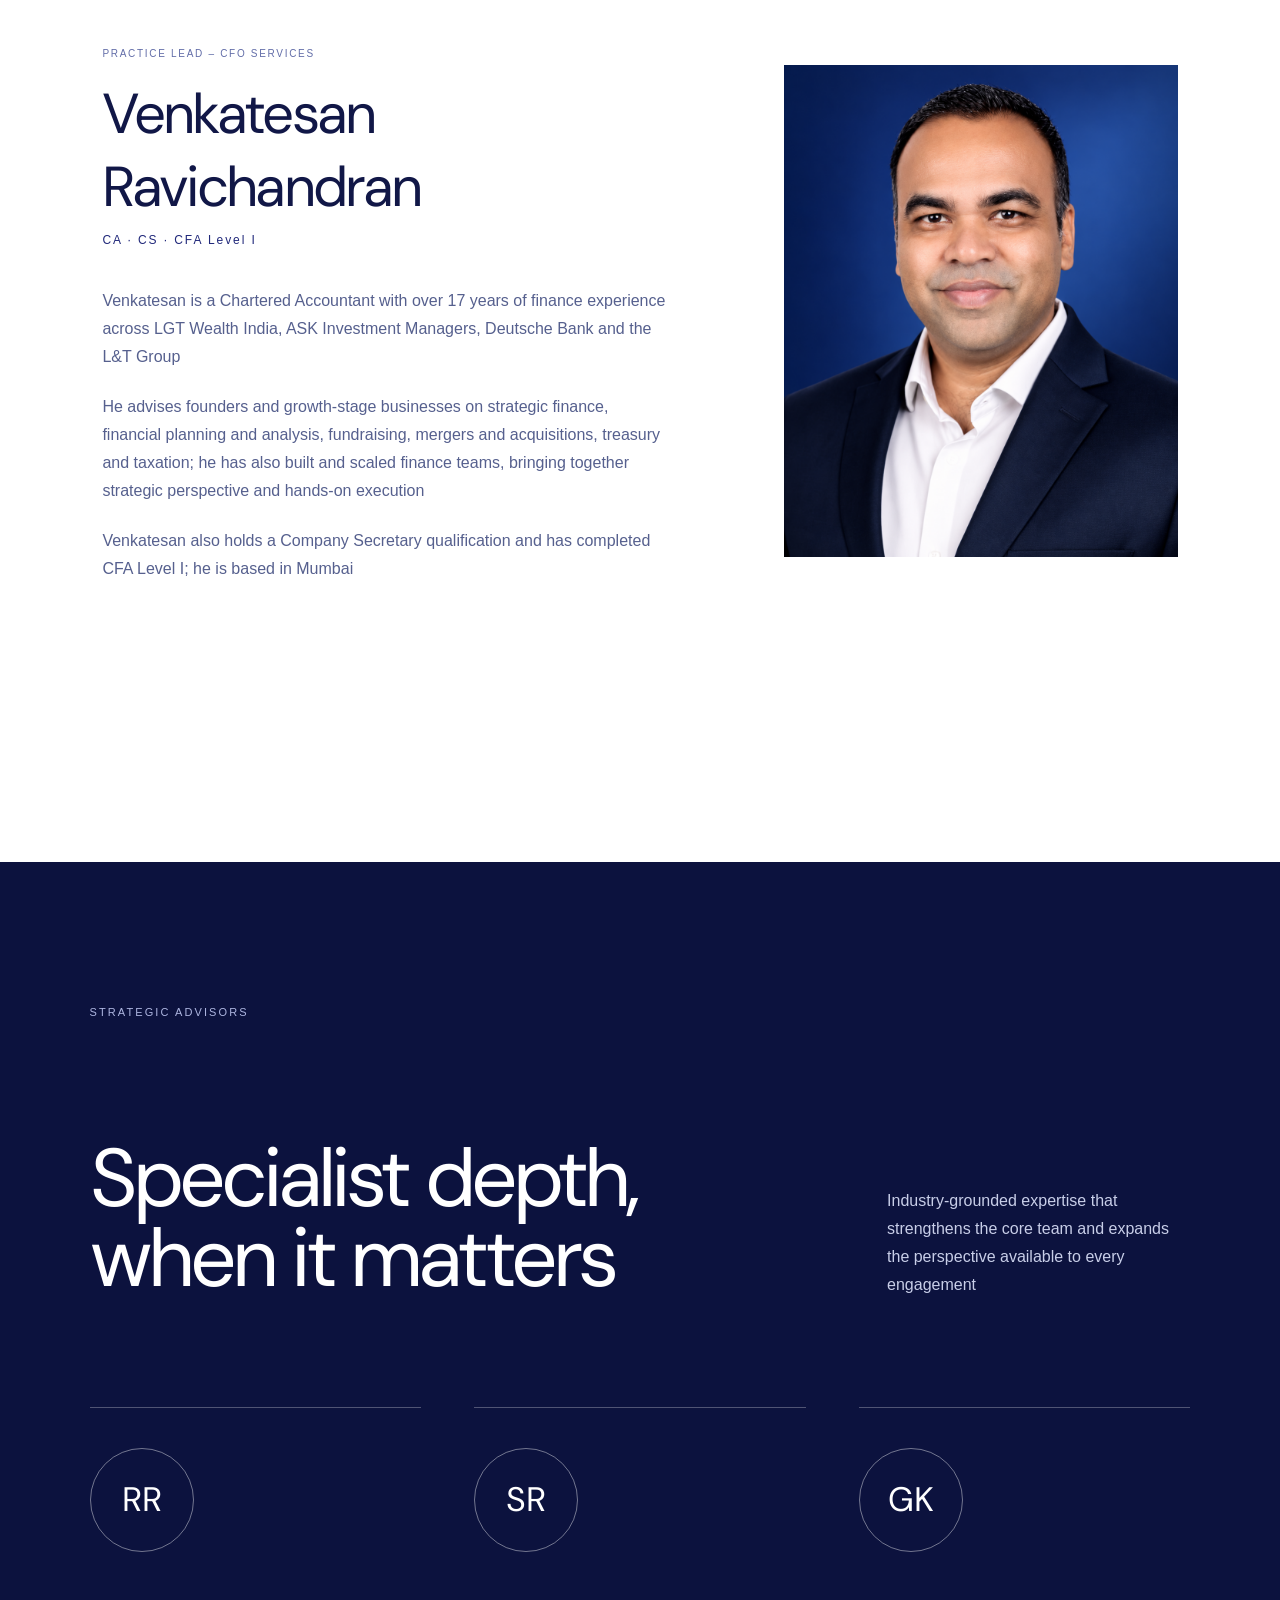
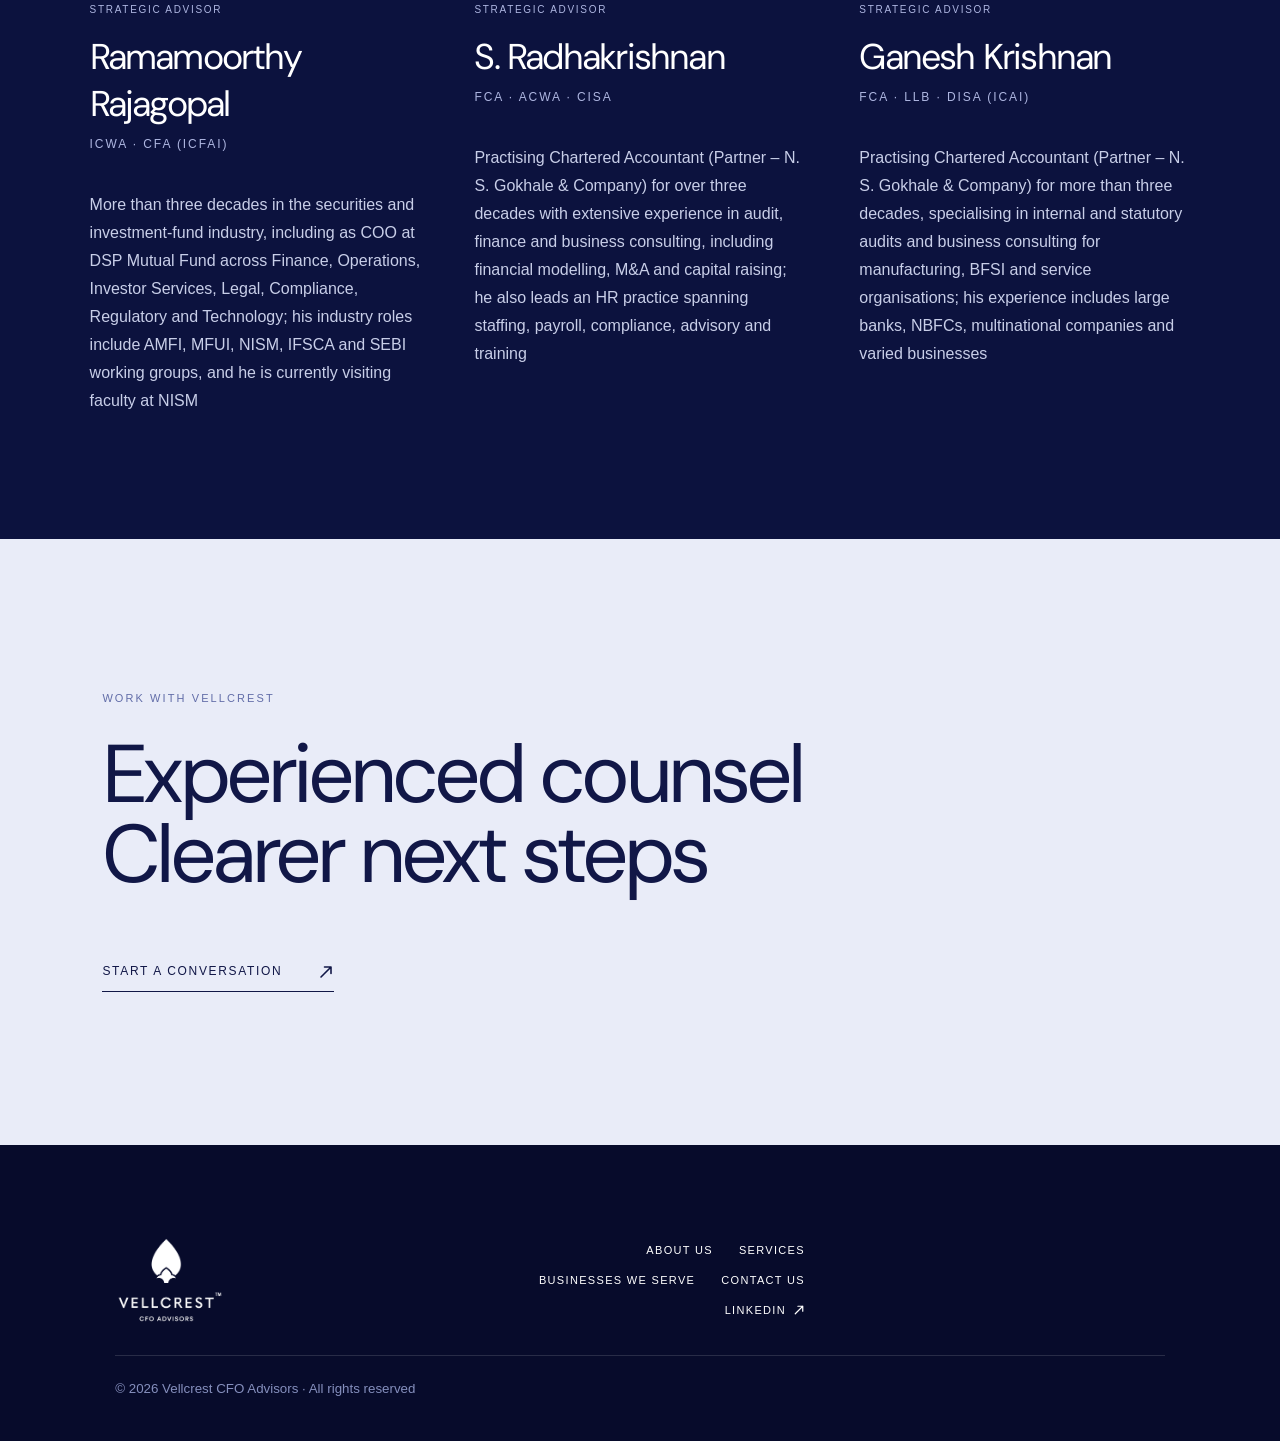
==== commit ec914522: "Add files via upload" ====
--- a/about.html
+++ b/about.html
@@ -9,15 +9,24 @@
     <meta name="theme-color" content="#20287A" />
     <meta name="description" content="Meet the leadership and advisory team behind Vellcrest CFO Advisors." />
     <title>About Us | Vellcrest CFO Advisors</title>
+    <link rel="icon" type="image/png" sizes="32x32" href="assets/images/vellcrest-favicon-32.png" />
+    <link rel="icon" type="image/png" sizes="192x192" href="assets/images/vellcrest-favicon-192.png" />
+    <link rel="shortcut icon" href="assets/images/favicon.ico" />
     <script>document.documentElement.classList.add("js");</script>
     <link rel="stylesheet" href="css/styles.css?v=20260807-15" />
-    <link rel="stylesheet" href="css/about.css?v=20260922-mobile" />
-    <link rel="stylesheet" href="css/vellcrest.css?v=20260922-24" />
+    <link rel="stylesheet" href="css/about.css?v=20261007-photo" />
+    <link rel="stylesheet" href="css/vellcrest.css?v=20261008-advisors-approved-v2" />
+    <style>
+      .profile-portrait--pending { background: linear-gradient(145deg, #dce3f4 0%, #b8c4e5 100%); }
+      .profile-portrait--pending::before { content: none !important; display: none !important; }
+      .profile-portrait--pending span { color: #20287a; font-size: clamp(64px, 8vw, 132px); letter-spacing: -.06em; }
+      .profile-portrait--pending small { color: #4f5e99; }
+    </style>
   </head>
   <body class="about-page">
     <header class="header about-header">
       <a class="brand" href="index.html" aria-label="Vellcrest CFO Advisors home">
-        <img src="assets/images/vellcrest-logo-primary.png" alt="Vellcrest CFO Advisors" />
+        <img src="assets/images/vellcrest-logo-tm.png?v=20261007-tm-final" alt="Vellcrest CFO Advisors" />
       </a>
       <button class="menu-btn" aria-label="Open navigation" aria-expanded="false" aria-controls="site-navigation"><i></i><i></i><b>Menu</b></button>
     </header>
@@ -26,7 +35,7 @@
       <nav aria-label="Main navigation">
         <a href="index.html#home">Home</a><a href="about.html">About Us</a><a href="index.html#services">Services</a><a href="index.html#industries">Businesses We Serve</a><a href="index.html#contact">Contact Us</a>
       </nav>
-      <div class="nav-foot"><a class="linkedin-link" href="#" aria-label="Vellcrest on LinkedIn"><svg viewBox="0 0 24 24" aria-hidden="true"><path d="M5.2 7.5H1.6V22h3.6V7.5ZM3.4 1.8a2.1 2.1 0 1 0 0 4.2 2.1 2.1 0 0 0 0-4.2ZM22.4 13.7c0-4.4-2.3-6.5-5.4-6.5-2.5 0-3.6 1.4-4.2 2.3v-2H9.2V22h3.6v-7.2c0-1.9.4-3.8 2.8-3.8s2.4 2.2 2.4 3.9V22h3.6l.8-8.3Z"/></svg></a></div>
+      <div class="nav-foot"><a class="linkedin-link" data-linkedin href="#" aria-label="Vellcrest on LinkedIn"><svg viewBox="0 0 24 24" aria-hidden="true"><path d="M5.2 7.5H1.6V22h3.6V7.5ZM3.4 1.8a2.1 2.1 0 1 0 0 4.2 2.1 2.1 0 0 0 0-4.2ZM22.4 13.7c0-4.4-2.3-6.5-5.4-6.5-2.5 0-3.6 1.4-4.2 2.3v-2H9.2V22h3.6v-7.2c0-1.9.4-3.8 2.8-3.8s2.4 2.2 2.4 3.9V22h3.6l.8-8.3Z"/></svg></a></div>
     </div>
 
     <main>
@@ -34,7 +43,7 @@
         <div class="about-hero-copy">
           <p class="about-kicker">About Vellcrest</p>
           <h1>Experience that<br />sharpens every<br />decision</h1>
-          <p>Vellcrest brings senior financial leadership, rigorous governance and practical execution together—giving growing organisations the confidence to move forward with clarity</p>
+          <p>Vellcrest brings senior financial leadership, rigorous governance and practical execution together giving growing organisations the confidence to move forward with clarity</p>
         </div>
         <div class="about-hero-image" role="img" aria-label="Senior Indian finance professionals collaborating in a boardroom"></div>
       </section>
@@ -45,7 +54,7 @@
         <div class="values-grid">
           <article><span>01</span><h3>Integrity</h3><p>Unwavering ethical standards in every engagement and advisory relationship</p></article>
           <article><span>02</span><h3>Excellence</h3><p>Rigorous thinking and high-quality work, delivered consistently</p></article>
-          <article><span>03</span><h3>Partnership</h3><p>Close collaboration with clients—not arm’s-length consulting</p></article>
+          <article><span>03</span><h3>Partnership</h3><p>Close collaboration with clients, not arm’s-length consulting</p></article>
           <article><span>04</span><h3>Accountability</h3><p>Clear ownership, sound judgement and measurable outcomes</p></article>
         </div>
       </section>
@@ -54,8 +63,37 @@
         <div class="people-heading"><h2>Senior perspective<br />Hands-on commitment</h2><p>Decades of operating, advisory and assurance experience across finance, governance, risk and business transformation</p></div>
         <div class="profiles">
           <article class="profile">
-            <div class="profile-portrait"><span>KI</span></div>
-            <div class="profile-copy"><p class="profile-role">Founder</p><h3>Kishore Iyer</h3><p class="credentials">ACA · ACWA · ACS</p><div class="profile-bio"><p>A Chartered Accountant with close to four decades of experience across leading financial and corporate institutions, Kishore Iyer brings extensive expertise in financial services, business management, governance and organisational leadership; he began his career with Reliance Industries, followed by over a decade with DSP Merrill Lynch, before joining Nomura, where he held senior leadership responsibilities including Interim Country Head and Chief Operating Officer of Nomura India</p><p>His career has given him deep experience in financial management, business strategy, governance, risk management, regulatory and compliance matters, operational effectiveness and organisational leadership; he has worked extensively with senior management, boards, regulators and global stakeholders, navigating complex business environments and helping organisations build strong and sustainable operating frameworks</p><p>At Vellcrest, Kishore combines this extensive corporate experience with a hands-on, solutions-oriented approach to help businesses strengthen their financial foundations, governance, processes and decision-making capabilities</p></div></div>
+            <div class="profile-portrait profile-portrait--photo">
+              <img src="assets/images/kishore-iyer.png" alt="Kishore Iyer, Founder and CEO of Vellcrest CFO Advisors" />
+            </div>
+            <div class="profile-copy"><p class="profile-role">Founder &amp; CEO</p><h3>Kishore Iyer</h3><p class="credentials">ACA · ACWA · ACS</p><div class="profile-bio"><p>A Chartered Accountant with close to four decades of experience across leading financial and corporate institutions, Kishore Iyer brings extensive expertise in financial services, business management, governance and organisational leadership; he began his career with Reliance Industries, followed by over a decade with DSP Merrill Lynch, before joining Nomura, where he held senior leadership responsibilities including Interim Country Head and Chief Operating Officer of Nomura India</p><p>His career has given him deep experience in financial management, business strategy, governance, risk management, regulatory and compliance matters, operational effectiveness and organisational leadership; he has worked extensively with senior management, boards, regulators and global stakeholders, navigating complex business environments and helping organisations build strong and sustainable operating frameworks</p><p>At Vellcrest, Kishore combines this extensive corporate experience with a hands-on, solutions-oriented approach to help businesses strengthen their financial foundations, governance, processes and decision-making capabilities</p></div></div>
+          </article>
+        </div>
+
+        <div class="profiles">
+          <article class="profile profile-reverse">
+
+            <div class="profile-portrait profile-portrait--photo">
+              <img
+                src="assets/images/venkatesan-ravichandran.png"
+                alt="Venkatesan Ravichandran, Practice Lead – CFO Services at Vellcrest"
+              />
+            </div>
+
+            <div class="profile-copy">
+              <p class="profile-role">Practice Lead – CFO Services</p>
+              <h3>Venkatesan Ravichandran</h3>
+              <p class="credentials">CA · CS · CFA Level I</p>
+
+              <div class="profile-bio">
+                <p>Venkatesan is a Chartered Accountant with over 17 years of finance experience across LGT Wealth India, ASK Investment Managers, Deutsche Bank and the L&amp;T Group</p>
+
+                <p>He advises founders and growth-stage businesses on strategic finance, financial planning and analysis, fundraising, mergers and acquisitions, treasury and taxation; he has also built and scaled finance teams, bringing together strategic perspective and hands-on execution</p>
+
+                <p>Venkatesan also holds a Company Secretary qualification and has completed CFA Level I; he is based in Mumbai</p>
+              </div>
+            </div>
+
           </article>
         </div>
       </section>
@@ -73,10 +111,11 @@
     </main>
 
     <footer class="footer">
-      <div class="footer-brand" aria-label="Vellcrest CFO Advisors"><img src="assets/images/vellcrest-logo-light.png" alt="Vellcrest CFO Advisors" /></div>
-      <nav aria-label="Footer navigation"><a href="about.html">About Us</a><a href="index.html#services">Services</a><a href="index.html#industries">Businesses We Serve</a><a href="index.html#contact">Contact Us</a><a href="#">LinkedIn <span class="css-arrow text-arrow" aria-hidden="true"></span></a></nav>
+      <div class="footer-brand" aria-label="Vellcrest CFO Advisors"><img src="assets/images/vellcrest-logo-tm-white.png?v=20261007-tm-final" alt="Vellcrest CFO Advisors" /></div>
+      <nav aria-label="Footer navigation"><a href="about.html">About Us</a><a href="index.html#services">Services</a><a href="index.html#industries">Businesses We Serve</a><a href="index.html#contact">Contact Us</a><a data-linkedin href="#">LinkedIn <span class="css-arrow text-arrow" aria-hidden="true"></span></a></nav>
       <small>© <span id="year"></span> Vellcrest CFO Advisors · All rights reserved</small>
     </footer>
-    <script src="js/about.js?v=20260922-23" defer></script>
+    <script src="js/site-config.js?v=20261007-1" defer></script>
+    <script src="js/about.js?v=20261007-navigation-final-tm" defer></script>
   </body>
 </html>
--- a/css/styles.css
+++ b/css/styles.css
@@ -879,7 +879,8 @@
   letter-spacing: 0.16em;
   margin: 0 0 28px;
 }
-.contact-section input {
+.contact-section input,
+.contact-section textarea {
   display: block;
   width: 100%;
   border: 0;
@@ -889,8 +890,11 @@
   font-size: 18px;
   padding: 12px 0;
   outline: none;
-}
-.contact-section input:focus {
+  font-family: inherit;
+  resize: vertical;
+}
+.contact-section input:focus,
+.contact-section textarea:focus {
   border-color: #d19daa;
 }
 .contact-section button {
@@ -905,8 +909,13 @@
   letter-spacing: 0.15em;
   cursor: pointer;
 }
+.contact-section button:disabled {
+  cursor: wait;
+  opacity: 0.65;
+}
 .form-note {
   font-size: 12px;
+  min-height: 1.5em;
 }
 .footer {
   padding: 10vh 9vw 5vh;
--- a/css/about.css
+++ b/css/about.css
@@ -122,3 +122,29 @@
     font-variant-emoji: text;
   }
 }
+
+/* Kishore Iyer portrait
+   Retains the original 4:5 portrait block while removing the earlier initials
+   and circular placeholder treatment. */
+.profile-portrait--photo {
+  padding: 0;
+  overflow: hidden;
+}
+.profile-portrait--photo::before,
+.profile-portrait--photo::after {
+  content: none !important;
+  display: none !important;
+}
+.profile-portrait--photo > span,
+.profile-portrait--photo > small {
+  display: none !important;
+}
+.profile-portrait--photo img {
+  width: 100%;
+  height: 100%;
+  display: block;
+  object-fit: cover;
+  object-position: center top;
+  border: 0;
+  border-radius: 0;
+}
--- a/css/vellcrest.css
+++ b/css/vellcrest.css
@@ -18,7 +18,9 @@
 }
 
 ::selection { background: var(--vellcrest); color: #fff; }
+html,
 html.initial-anchor { scroll-behavior: auto !important; }
+.js body.is-page-ready { transition-duration: 180ms !important; }
 body { background: var(--paper); color: var(--ink); }
 a, button { -webkit-tap-highlight-color: transparent; }
 
@@ -187,6 +189,12 @@
   border-color: rgba(255,255,255,.24);
 }
 
+/* Reserve the same title depth across the 01.x cards so their descriptions
+   begin on one shared baseline, including the two-line 01.3 title. */
+.expertise-group:first-child > .expertise-card:not(.featured) h4 {
+  min-height: 2.3em;
+}
+
 .delivery { background: var(--pale-blue); color: var(--ink); }
 .section-head > p,
 .delivery .section-head > p { color: #515c8e; }
@@ -276,6 +284,69 @@
 .contact-section { background: var(--deep); color: #fff; }
 .contact-section button { background: var(--vellcrest); }
 .contact-section input:focus { border-color: var(--sky); }
+.contact-success {
+  position: relative;
+  align-self: center;
+  justify-self: center;
+  box-sizing: border-box;
+  width: min(100%, 460px);
+  padding: 34px 38px 38px;
+  background: rgba(255, 255, 255, .92);
+  border: 1px solid rgba(255, 255, 255, .72);
+  box-shadow: 0 28px 70px rgba(5, 10, 45, .34), 0 8px 22px rgba(5, 10, 45, .18);
+  backdrop-filter: blur(18px);
+  -webkit-backdrop-filter: blur(18px);
+  color: var(--vellcrest);
+  outline: none;
+}
+.contact-success[hidden] { display: none !important; }
+.contact-success img {
+  display: block;
+  width: 94px;
+  height: auto;
+  margin: 0 auto 28px;
+}
+.contact-success__greeting {
+  margin: 0 0 12px;
+  color: var(--vellcrest);
+  font-size: 20px;
+  font-weight: 500;
+  line-height: 1.3;
+  letter-spacing: -.02em;
+}
+.contact-success__message {
+  margin: 0;
+  color: var(--ink);
+  font-size: 16px;
+  line-height: 1.6;
+}
+.contact-section .contact-success__close {
+  position: absolute;
+  top: 14px;
+  right: 14px;
+  display: grid;
+  place-items: center;
+  width: 34px;
+  height: 34px;
+  padding: 0;
+  border: 0;
+  background: transparent;
+  color: var(--vellcrest);
+  cursor: pointer;
+}
+.contact-section .contact-success__close:hover,
+.contact-section .contact-success__close:focus-visible {
+  background: rgba(32, 40, 122, .08);
+  outline: none;
+}
+.contact-success__close svg {
+  width: 18px;
+  height: 18px;
+  fill: none;
+  stroke: currentColor;
+  stroke-width: 1.7;
+  stroke-linecap: round;
+}
 .footer { background: #070b2b; }
 .footer > p { color: #adb5dc; }
 .footer small { color: #858fbd; }
@@ -288,6 +359,21 @@
   width: 12px;
   height: 12px;
   vertical-align: middle;
+}
+
+@media (max-width: 760px) {
+  .contact-success {
+    width: 100%;
+    padding: 32px 26px 34px;
+    box-shadow: 0 20px 48px rgba(5, 10, 45, .30), 0 6px 16px rgba(5, 10, 45, .16);
+  }
+  .contact-success img {
+    width: 84px;
+    margin-bottom: 24px;
+  }
+  .contact-success__greeting { font-size: 18px; }
+  .contact-success__message { font-size: 15px; }
+  .contact-success__message br { display: none; }
 }
 
 .about-page,
@@ -503,17 +589,25 @@
     to { transform: scaleY(1); }
   }
 
+  .industries {
+    height: 184svh !important;
+    min-height: 1120px !important;
+  }
+  .industries-sticky {
+    height: 100svh !important;
+    min-height: 100svh !important;
+  }
   .industries-content {
-    padding: 150px 24px 58px !important;
+    padding: 126px 24px 88px !important;
     justify-content: flex-start;
-    overflow-y: auto;
+    overflow: hidden;
   }
   .industries-title { gap: 22px; }
   .industries-title > p { font-size: 13px; line-height: 1.55; }
   .industry-list {
-    margin-top: 25px;
-    gap: 18px 18px;
-    padding-bottom: 24px;
+    margin-top: 22px;
+    gap: 16px 18px;
+    padding-bottom: 48px;
   }
   .industry-list span,
   .industry-list span:nth-child(even) {
@@ -533,6 +627,10 @@
   .about-cta a span { color: var(--vellcrest) !important; }
   .delivery-grid article > p { min-height: 0; }
 
+  .expertise-group:first-child > .expertise-card:not(.featured) h4 {
+    min-height: 0;
+  }
+
   .image-scroll-cue {
     left: auto !important;
     right: 24px;
@@ -541,3 +639,47 @@
   }
   .image-scroll-cue > span { display: none; }
 }
+
+@media (max-width: 800px) and (max-height: 720px) {
+  .industries-content { padding-top: 108px !important; padding-bottom: 72px !important; }
+  .industries-title { gap: 14px; }
+  .industries-title h2 { font-size: clamp(31px, 9vw, 40px) !important; }
+  .industry-list { margin-top: 16px; gap: 12px 16px; }
+  .industry-list span,
+  .industry-list span:nth-child(even) { font-size: clamp(14px, 4vw, 17px); gap: 8px; }
+  .industry-list span i { flex-basis: 34px; width: 34px; height: 34px; }
+}
+
+/* Approved About-page Strategic Advisors layout.
+   This final scoped rule prevents the older two-column rule in about.css from
+   reappearing because of stylesheet order or cached files. */
+@media (min-width: 801px) {
+  .about-page .advisory-section {
+    padding: 16vh 7vw 12vh !important;
+  }
+  .about-page .advisory-section .people-heading {
+    display: grid !important;
+    grid-template-columns: minmax(0, 1.4fr) minmax(300px, .6fr) !important;
+    gap: 7vw !important;
+    align-items: end !important;
+  }
+  .about-page .advisory-section .people-heading .about-kicker {
+    grid-column: 1 / -1 !important;
+  }
+  .about-page .advisory-grid {
+    display: grid !important;
+    grid-template-columns: repeat(3, minmax(0, 1fr)) !important;
+    gap: 4.2vw !important;
+    margin-top: 12vh !important;
+    width: 100% !important;
+  }
+  .about-page .advisory-grid article {
+    min-width: 0 !important;
+  }
+}
+
+@media (max-width: 800px) {
+  .about-page .advisory-grid {
+    grid-template-columns: 1fr !important;
+  }
+}
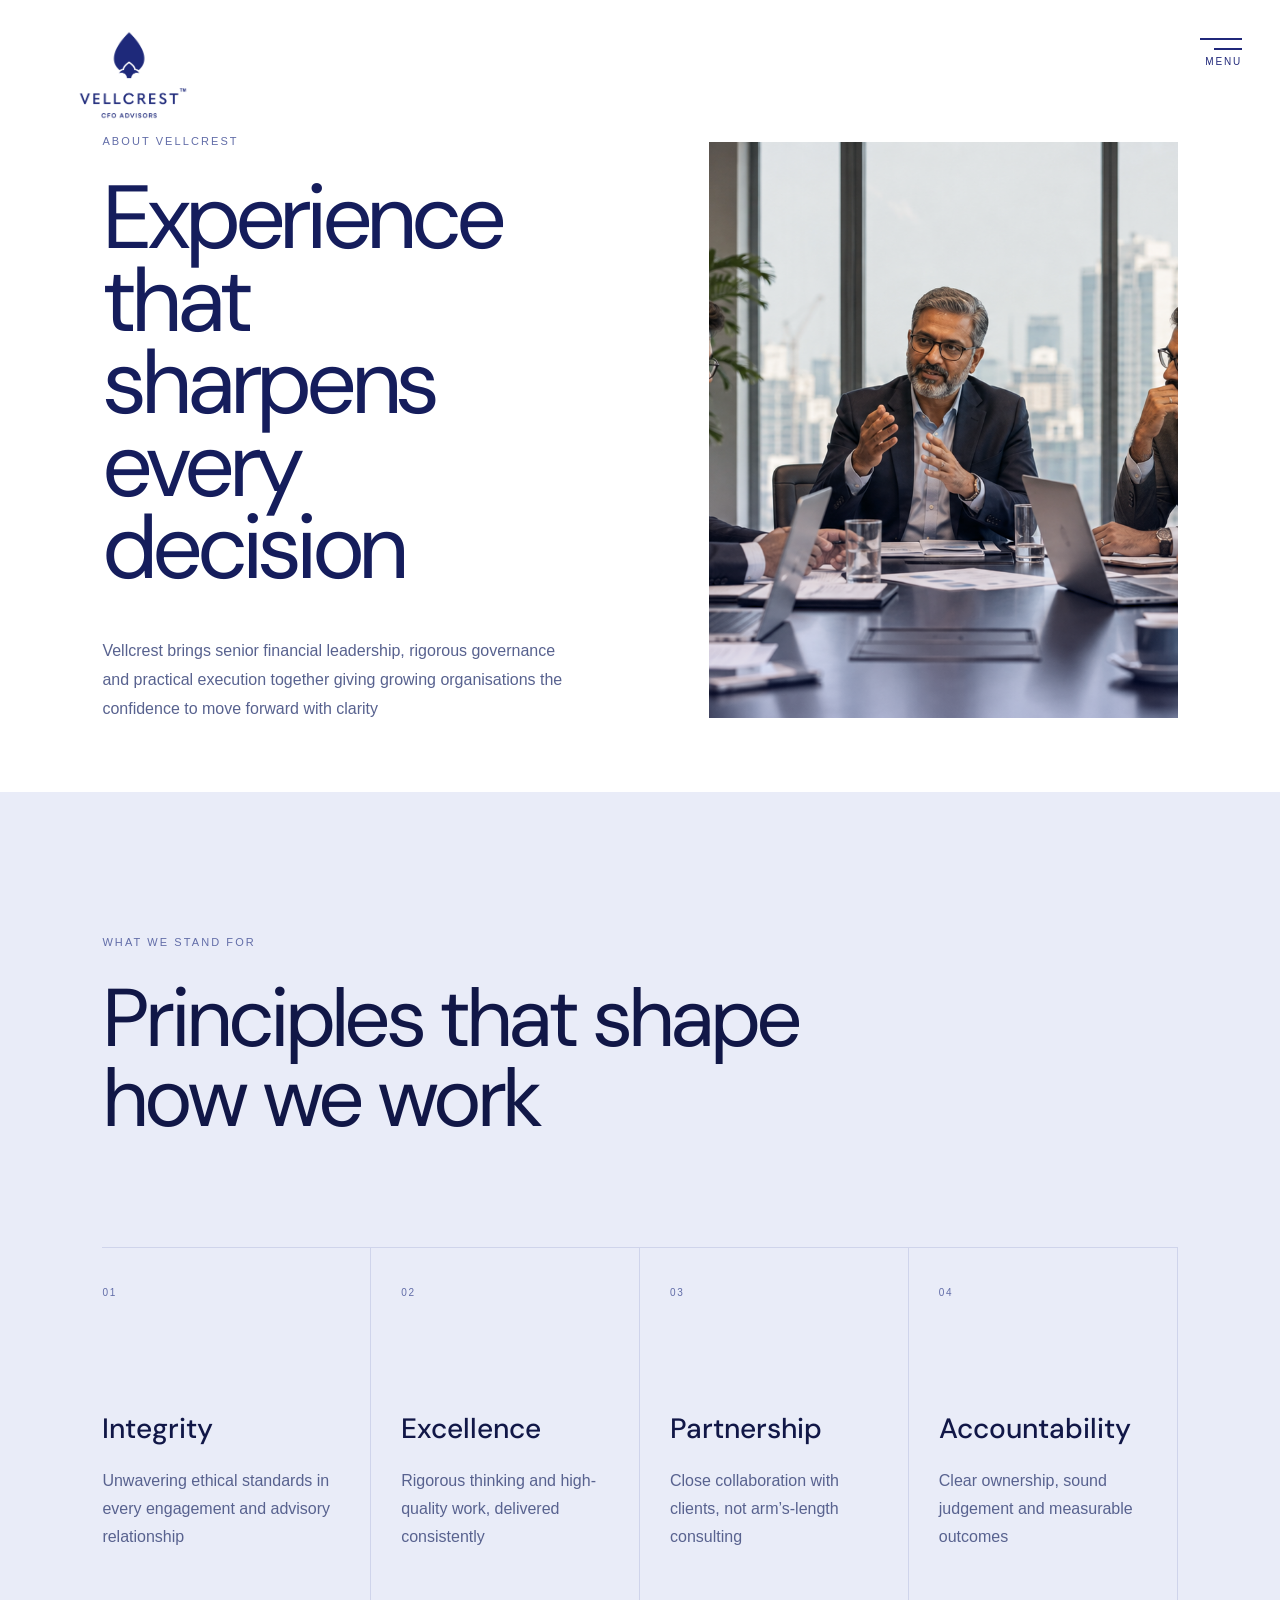
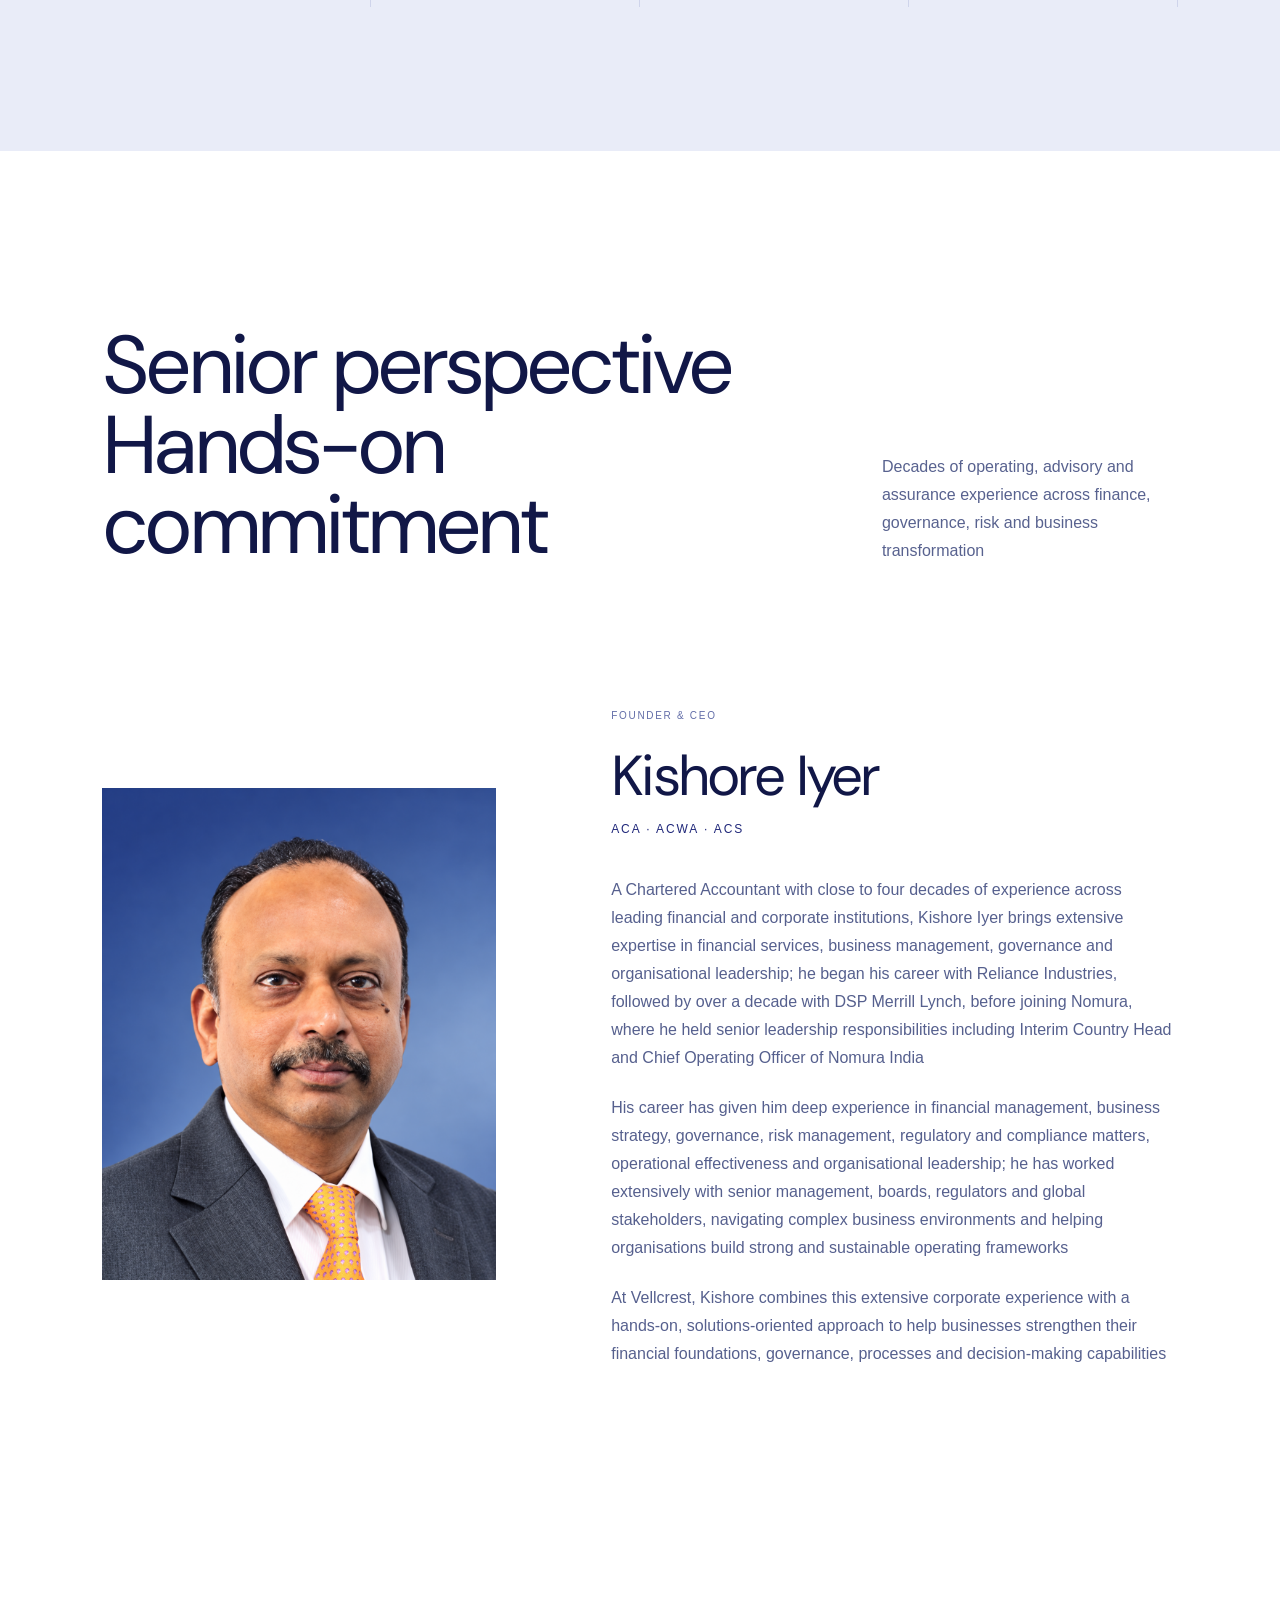
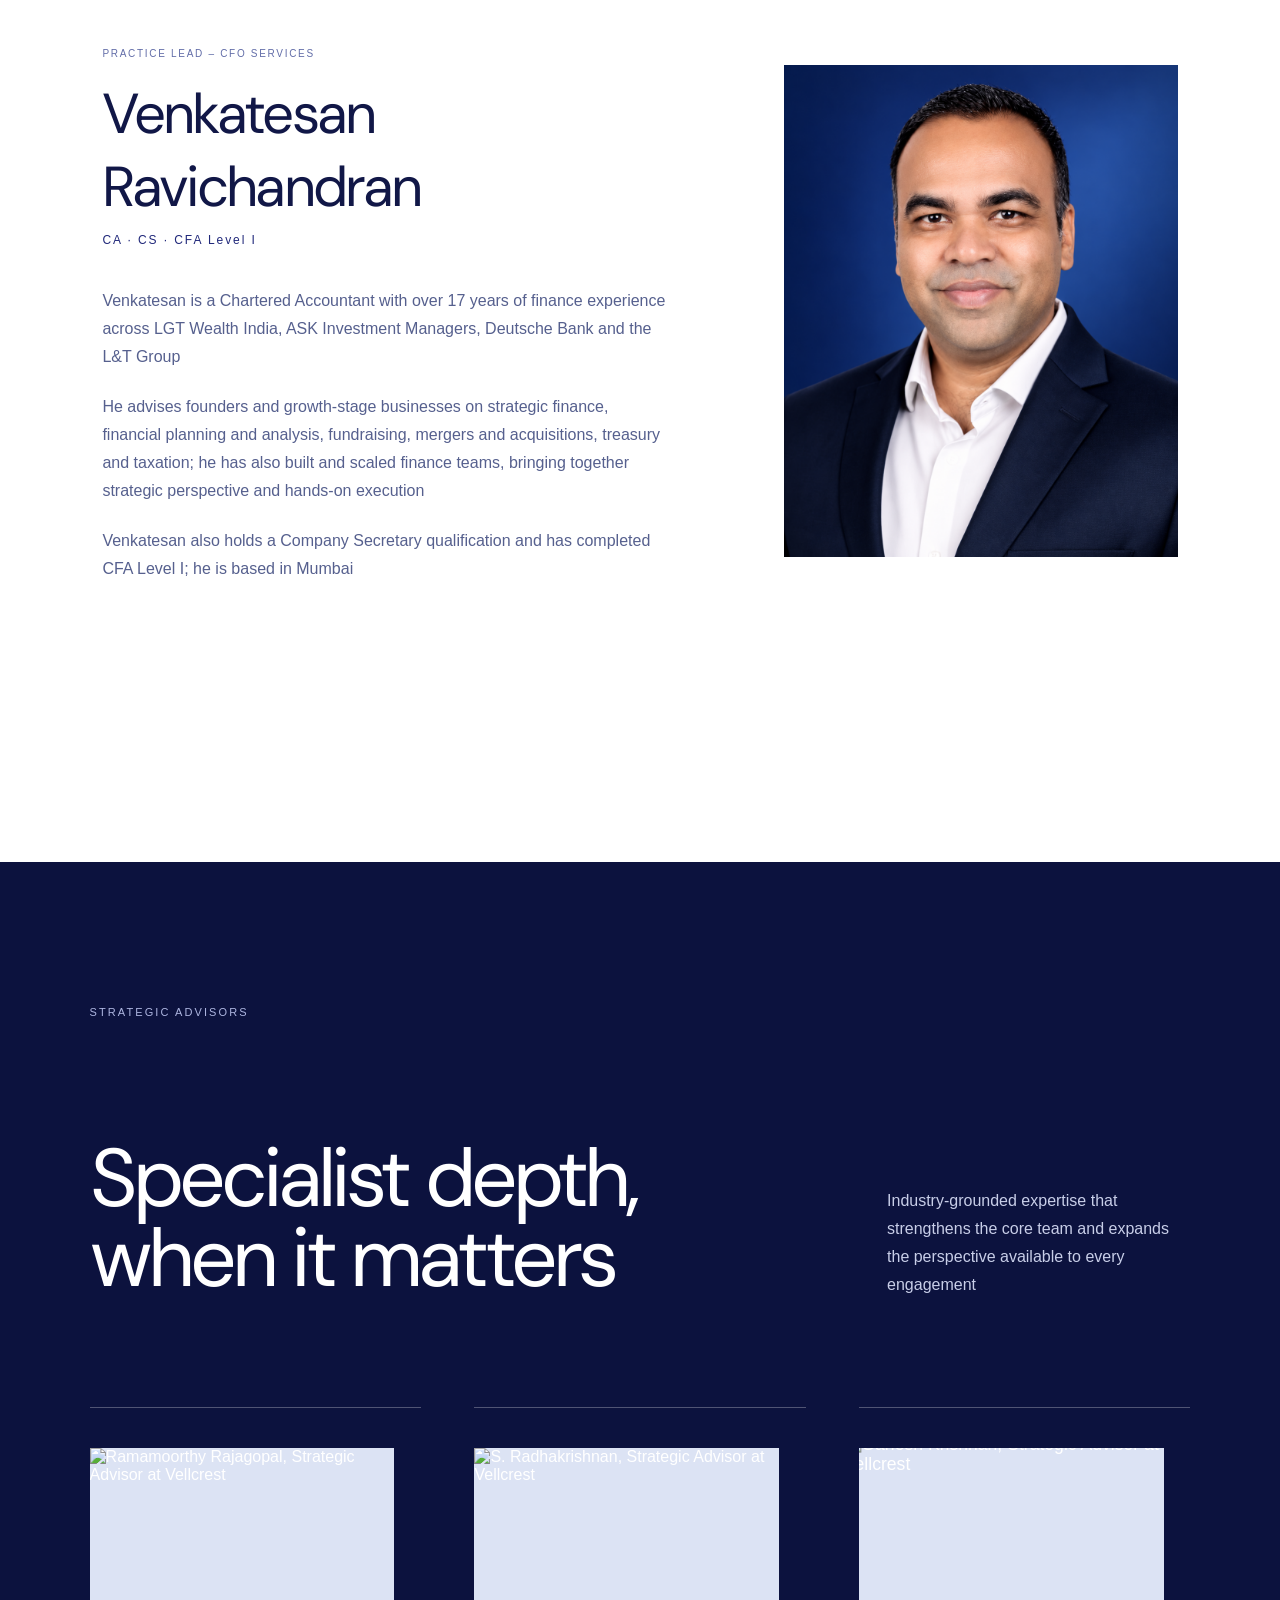
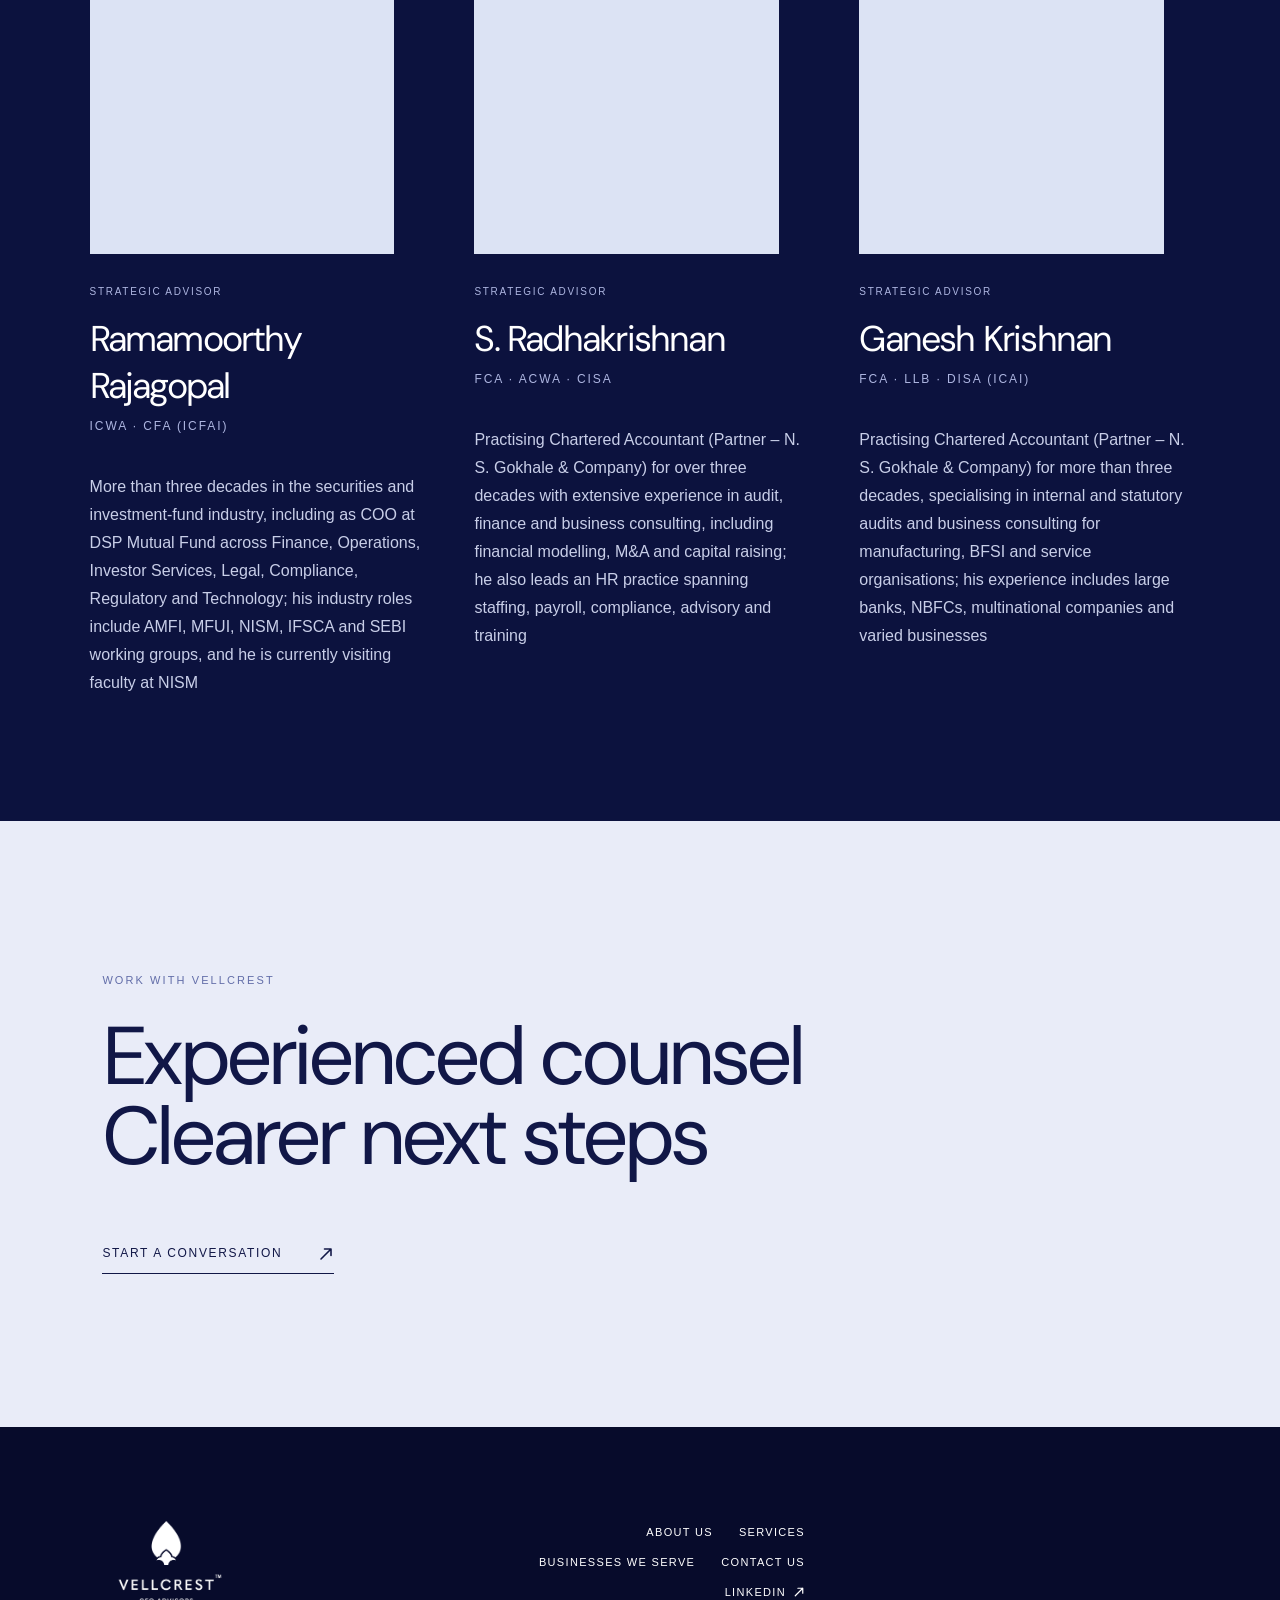
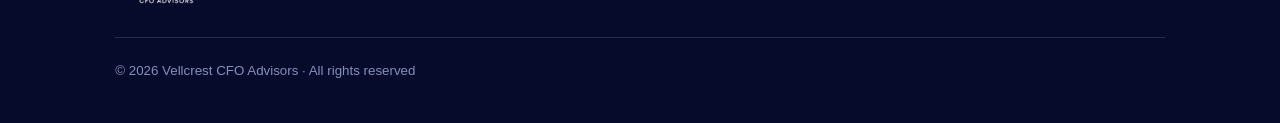
==== commit 0348941c: "Add files via upload" ====
--- a/about.html
+++ b/about.html
@@ -15,7 +15,7 @@
     <script>document.documentElement.classList.add("js");</script>
     <link rel="stylesheet" href="css/styles.css?v=20260807-15" />
     <link rel="stylesheet" href="css/about.css?v=20261007-photo" />
-    <link rel="stylesheet" href="css/vellcrest.css?v=20261008-advisors-approved-v2" />
+    <link rel="stylesheet" href="css/vellcrest.css?v=20261025-advisor-portraits" />
     <style>
       .profile-portrait--pending { background: linear-gradient(145deg, #dce3f4 0%, #b8c4e5 100%); }
       .profile-portrait--pending::before { content: none !important; display: none !important; }
@@ -101,9 +101,24 @@
       <section class="people-section advisory-section">
         <div class="people-heading"><p class="about-kicker">Strategic Advisors</p><h2>Specialist depth,<br />when it matters</h2><p>Industry-grounded expertise that strengthens the core team and expands the perspective available to every engagement</p></div>
         <div class="advisory-grid">
-          <article><div class="advisory-mark">RR</div><p class="profile-role">Strategic Advisor</p><h3>Ramamoorthy Rajagopal</h3><p class="credentials">ICWA · CFA (ICFAI)</p><p>More than three decades in the securities and investment-fund industry, including as COO at DSP Mutual Fund across Finance, Operations, Investor Services, Legal, Compliance, Regulatory and Technology; his industry roles include AMFI, MFUI, NISM, IFSCA and SEBI working groups, and he is currently visiting faculty at NISM</p></article>
-          <article><div class="advisory-mark">SR</div><p class="profile-role">Strategic Advisor</p><h3>S. Radhakrishnan</h3><p class="credentials">FCA · ACWA · CISA</p><p>Practising Chartered Accountant (Partner – N. S. Gokhale &amp; Company) for over three decades with extensive experience in audit, finance and business consulting, including financial modelling, M&amp;A and capital raising; he also leads an HR practice spanning staffing, payroll, compliance, advisory and training</p></article>
-          <article><div class="advisory-mark">GK</div><p class="profile-role">Strategic Advisor</p><h3>Ganesh Krishnan</h3><p class="credentials">FCA · LLB · DISA (ICAI)</p><p>Practising Chartered Accountant (Partner – N. S. Gokhale &amp; Company) for more than three decades, specialising in internal and statutory audits and business consulting for manufacturing, BFSI and service organisations; his experience includes large banks, NBFCs, multinational companies and varied businesses</p></article>
+          <article>
+            <div class="advisory-portrait">
+              <img src="assets/images/Ramamoorthy.png" alt="Ramamoorthy Rajagopal, Strategic Advisor at Vellcrest" />
+            </div>
+            <p class="profile-role">Strategic Advisor</p><h3>Ramamoorthy Rajagopal</h3><p class="credentials">ICWA · CFA (ICFAI)</p><p>More than three decades in the securities and investment-fund industry, including as COO at DSP Mutual Fund across Finance, Operations, Investor Services, Legal, Compliance, Regulatory and Technology; his industry roles include AMFI, MFUI, NISM, IFSCA and SEBI working groups, and he is currently visiting faculty at NISM</p>
+          </article>
+          <article>
+            <div class="advisory-portrait">
+              <img src="assets/images/Radhakrishnan.png" alt="S. Radhakrishnan, Strategic Advisor at Vellcrest" />
+            </div>
+            <p class="profile-role">Strategic Advisor</p><h3>S. Radhakrishnan</h3><p class="credentials">FCA · ACWA · CISA</p><p>Practising Chartered Accountant (Partner – N. S. Gokhale &amp; Company) for over three decades with extensive experience in audit, finance and business consulting, including financial modelling, M&amp;A and capital raising; he also leads an HR practice spanning staffing, payroll, compliance, advisory and training</p>
+          </article>
+          <article>
+            <div class="advisory-portrait">
+              <img src="assets/images/Ganesh.png" alt="Ganesh Krishnan, Strategic Advisor at Vellcrest" />
+            </div>
+            <p class="profile-role">Strategic Advisor</p><h3>Ganesh Krishnan</h3><p class="credentials">FCA · LLB · DISA (ICAI)</p><p>Practising Chartered Accountant (Partner – N. S. Gokhale &amp; Company) for more than three decades, specialising in internal and statutory audits and business consulting for manufacturing, BFSI and service organisations; his experience includes large banks, NBFCs, multinational companies and varied businesses</p>
+          </article>
         </div>
       </section>
 
--- a/css/vellcrest.css
+++ b/css/vellcrest.css
@@ -270,7 +270,7 @@
 .industry-list span { color: #fff; border-color: rgba(255,255,255,.34) !important; }
 .industry-list span i { color: #fff; border-color: rgba(255,255,255,.44); }
 .industry-curtain {
-  background-image: linear-gradient(90deg, rgba(21,29,92,.16), rgba(32,40,122,.06)), url("../assets/images/rafaga-advisory-meeting-india.png");
+  background-image: linear-gradient(90deg, rgba(21,29,92,.16), rgba(32,40,122,.06)), url("../assets/images/businesses-we-serve-desktop-wide-final.webp");
   box-shadow: -28px 0 70px rgba(12,18,62,.30);
 }
 
@@ -405,6 +405,24 @@
 .advisory-grid article > p:last-child { color: #c8cee8; }
 .advisory-grid { grid-template-columns: repeat(3, minmax(0, 1fr)); gap: 4vw; }
 .advisory-grid h3 { font-size: clamp(30px, 2.8vw, 48px); }
+.advisory-portrait {
+  width: min(92%, 460px);
+  aspect-ratio: 3 / 4;
+  margin: 0 0 32px;
+  overflow: hidden;
+  background: #dce3f4;
+}
+.advisory-portrait img {
+  display: block;
+  width: 100%;
+  height: 100%;
+  object-fit: cover;
+  object-position: center top;
+}
+.advisory-grid article:nth-child(3) .advisory-portrait img {
+  transform: scale(1.1);
+  transform-origin: 50% 32%;
+}
 .about-cta a { border-color: var(--ink); }
 .about-hero-image {
   background-image: linear-gradient(180deg, transparent 48%, rgba(12,18,62,.62)), url("../assets/images/rafaga-boardroom-india.png");
@@ -417,7 +435,7 @@
     --footer-logo-width: 100px;
   }
   .industry-curtain {
-    background-image: linear-gradient(180deg, rgba(21,29,92,.08), rgba(12,18,62,.30)), url("../assets/images/rafaga-industries-mobile-group.png");
+    background-image: linear-gradient(180deg, rgba(21,29,92,.08), rgba(12,18,62,.30)), url("../assets/images/businesses-we-serve-high-res-v2.webp");
   }
   .home-image-hero .hero-inner {
     background-position: 48% center;
@@ -682,4 +700,41 @@
   .about-page .advisory-grid {
     grid-template-columns: 1fr !important;
   }
-}
+  .about-page .advisory-portrait {
+    width: min(92%, 380px);
+    margin-bottom: 28px;
+  }
+}
+
+/* Businesses We Serve — final approved images */
+
+.industry-curtain {
+  background-image:
+    linear-gradient(
+      90deg,
+      rgba(21, 29, 92, 0.16),
+      rgba(32, 40, 122, 0.06)
+    ),
+    url("../assets/images/businesses-we-serve-desktop-wide-final.webp") !important;
+
+  background-size: cover;
+  background-position: center center;
+  background-repeat: no-repeat;
+}
+
+@media (max-width: 800px) {
+  .industry-curtain {
+    background-image:
+      linear-gradient(
+        180deg,
+        rgba(1, 17, 66, 0.08),
+        rgba(1, 17, 66, 0.34)
+      ),
+      url("../assets/images/businesses-we-serve-high-res-v2.webp") !important;
+
+    background-size: cover;
+    background-position: center center;
+    background-repeat: no-repeat;
+  }
+}
+
